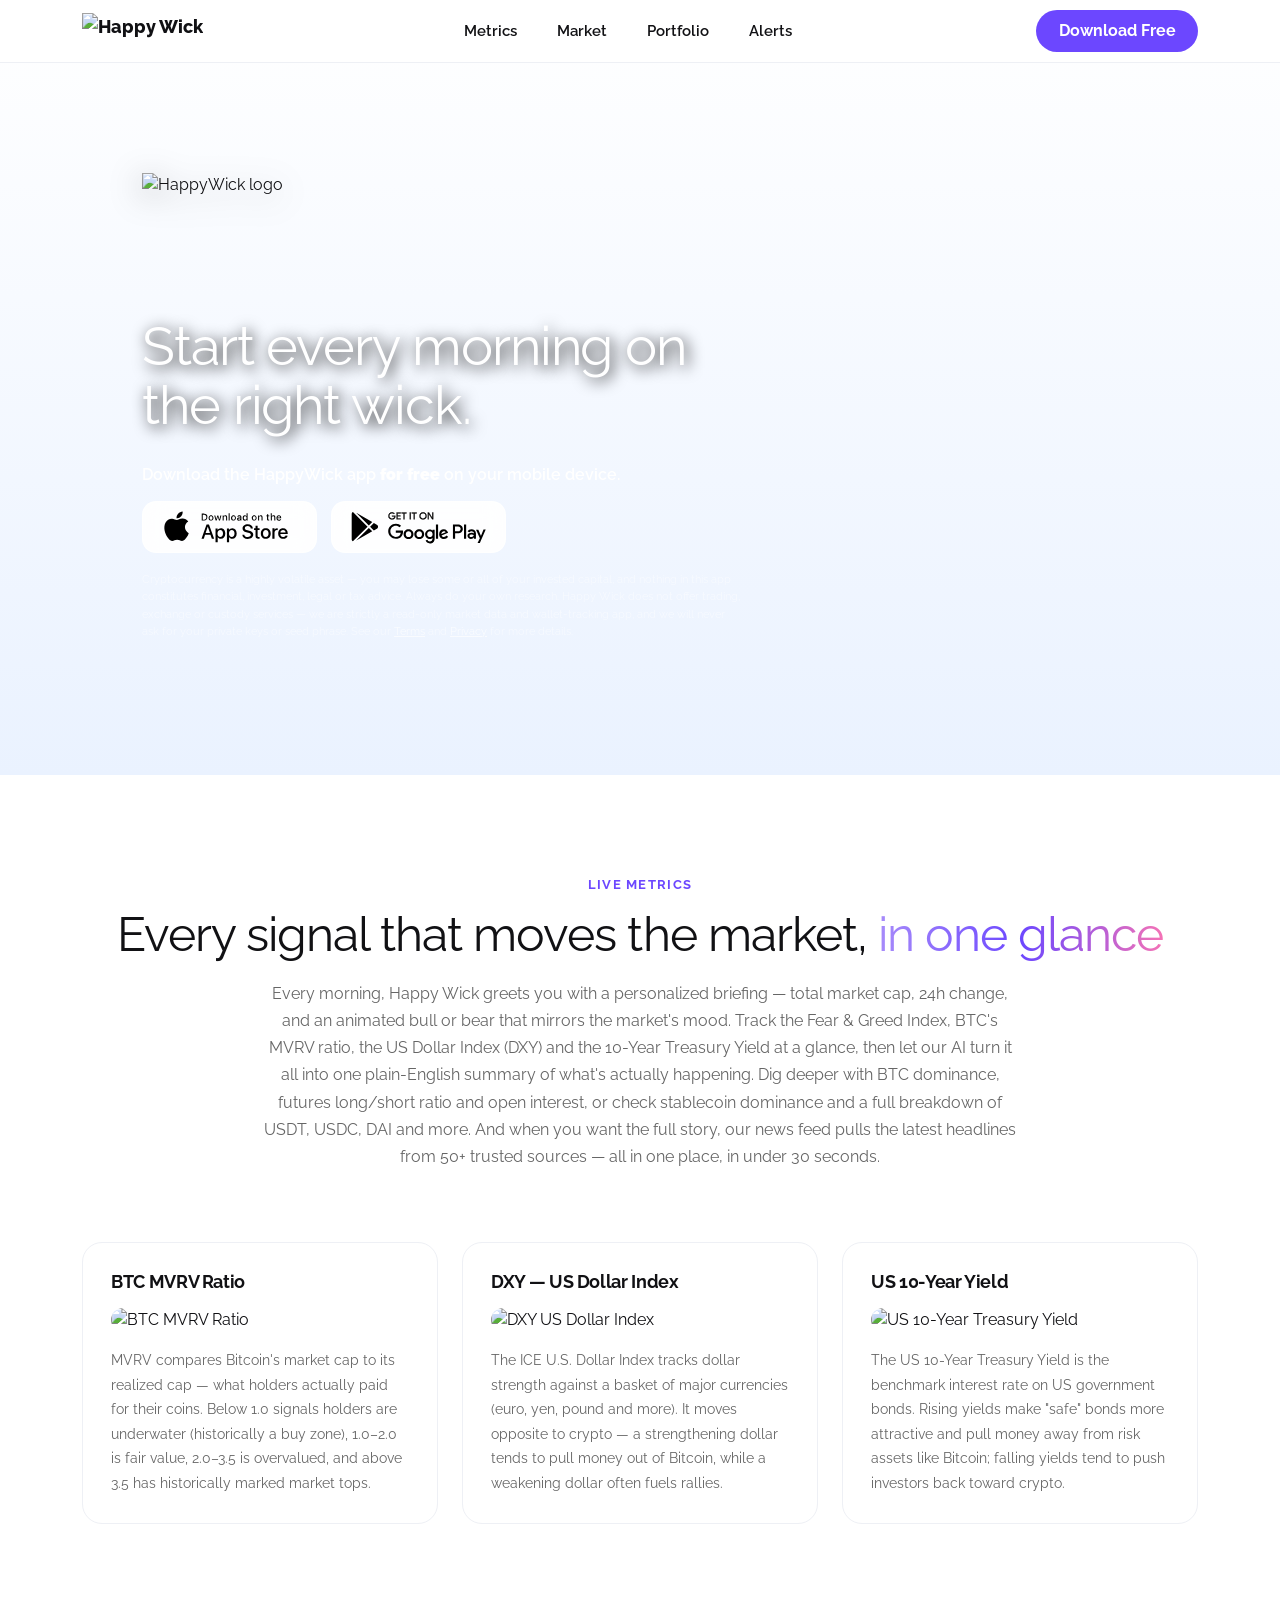
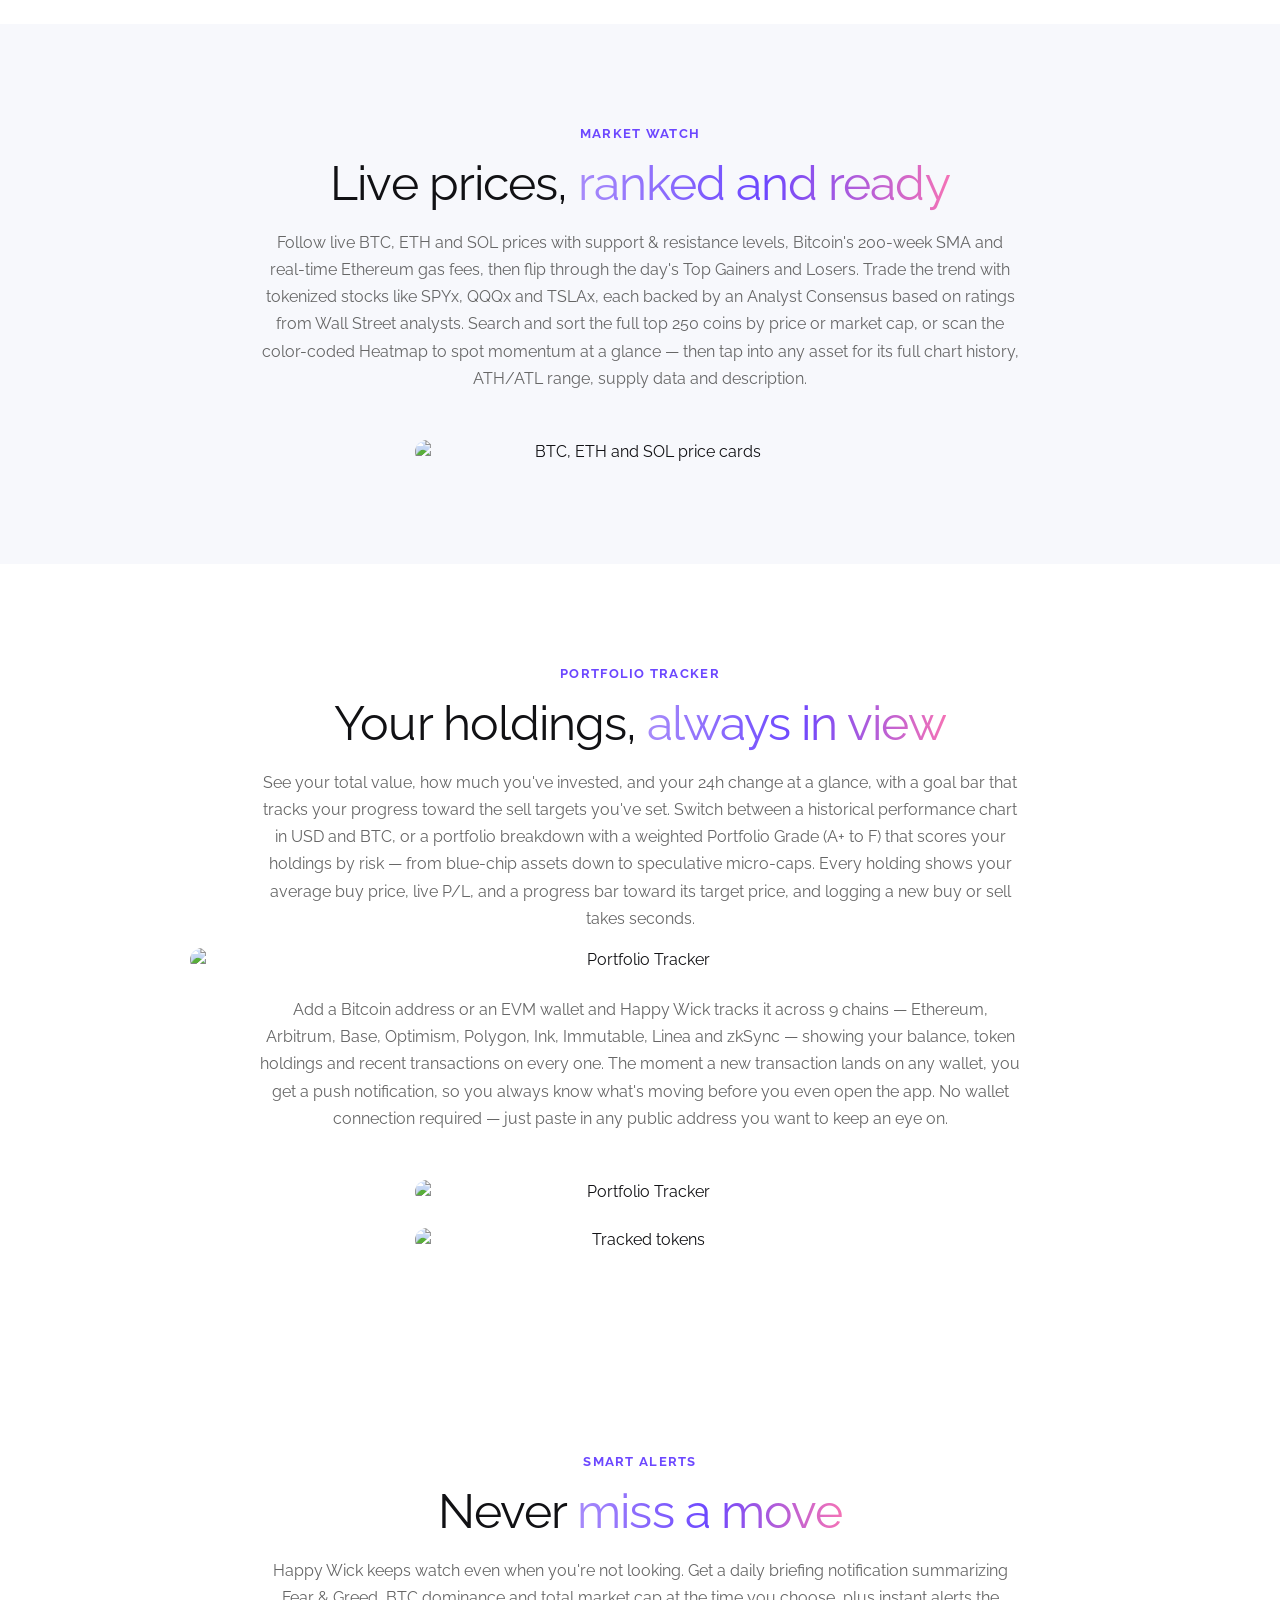
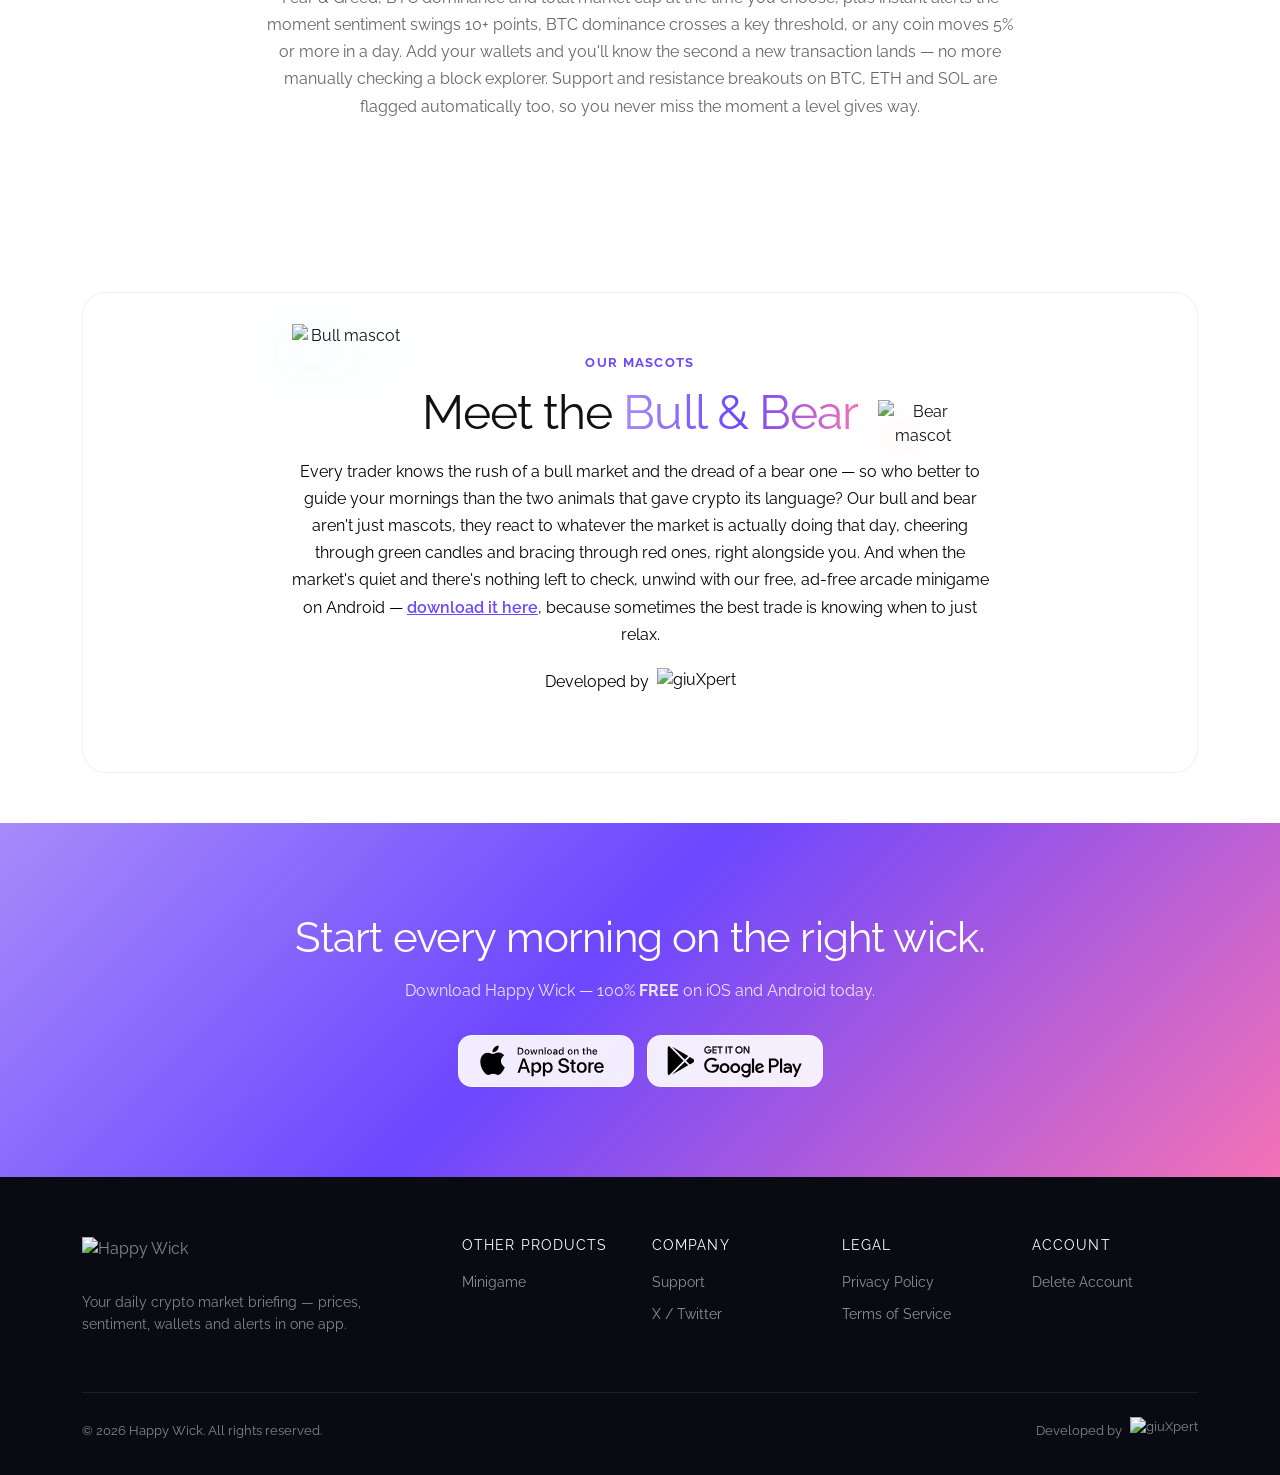
==== index.html @ 0a2a3afe "Add files via upload" ====
<!doctype html>
<html lang="en">
  <head>
    <meta charset="UTF-8" />
    <meta name="viewport" content="width=device-width,initial-scale=1.0" />
    <title>Happy Wick – Daily Crypto Market Briefing App</title>
    <meta
      name="description"
      content="Happy Wick gives you the full crypto market picture in 30 seconds — live prices, Fear & Greed Index, portfolio tracking, and wallet alerts. Free on iOS and Android."
    />
    <link rel="canonical" href="https://happywick.app/" />
    <meta name="theme-color" content="#6c47ff" />

    <!-- Open Graph -->
    <meta property="og:type" content="website" />
    <meta property="og:site_name" content="Happy Wick" />
    <meta property="og:title" content="Happy Wick – Daily Crypto Market Briefing App" />
    <meta
      property="og:description"
      content="Happy Wick gives you the full crypto market picture in 30 seconds — live prices, Fear & Greed Index, portfolio tracking, and wallet alerts. Free on iOS and Android."
    />
    <meta property="og:url" content="https://happywick.app/" />
    <meta property="og:image" content="https://happywick.app/images/main-banner.png" />
    <meta property="og:locale" content="en_US" />

    <!-- Twitter Card -->
    <meta name="twitter:card" content="summary_large_image" />
    <meta name="twitter:title" content="Happy Wick – Daily Crypto Market Briefing App" />
    <meta
      name="twitter:description"
      content="Happy Wick gives you the full crypto market picture in 30 seconds — live prices, Fear & Greed Index, portfolio tracking, and wallet alerts. Free on iOS and Android."
    />
    <meta name="twitter:image" content="https://happywick.app/images/main-banner.png" />
    <meta name="twitter:site" content="@HappyWickApp" />

    <link rel="icon" type="image/png" href="favicon-96x96.png" sizes="96x96" />
    <link rel="icon" type="image/svg+xml" href="favicon.svg" />
    <link rel="shortcut icon" href="favicon.ico" />
    <link rel="apple-touch-icon" sizes="180x180" href="apple-touch-icon.png" />
    <link rel="manifest" href="site.webmanifest" />

    <!-- Bootstrap 5 -->
    <link
      href="https://cdn.jsdelivr.net/npm/bootstrap@5.3.3/dist/css/bootstrap.min.css"
      rel="stylesheet"
    />
    <link
      href="https://cdn.jsdelivr.net/npm/bootstrap-icons@1.11.3/font/bootstrap-icons.min.css"
      rel="stylesheet"
    />

    <!-- Raleway -->
    <link
      href="https://fonts.googleapis.com/css2?family=Raleway:wght@400;500;600;700;800;900&display=swap"
      rel="stylesheet"
    />

    <link rel="stylesheet" href="master-style.css" />

    <script type="application/ld+json">
      {
        "@context": "https://schema.org",
        "@type": "MobileApplication",
        "name": "Happy Wick",
        "applicationCategory": "FinanceApplication",
        "operatingSystem": "iOS, Android",
        "description": "Happy Wick gives you the full crypto market picture in 30 seconds — live prices, Fear & Greed Index, portfolio tracking, and wallet alerts.",
        "url": "https://happywick.app/",
        "image": "https://happywick.app/images/main-banner.png",
        "offers": {
          "@type": "Offer",
          "price": "0",
          "priceCurrency": "USD"
        },
        "author": {
          "@type": "Organization",
          "name": "Happy Wick",
          "url": "https://happywick.app/"
        }
      }
    </script>
  </head>
  <body>
    <!-- ══ NAVBAR ══ -->
    <nav class="navbar navbar-expand-lg fixed-top" id="mainNav">
      <div class="container">
        <a class="navbar-brand navbar-brand-custom" href="#hero">
          <img src="images/happy-wick-header.png" alt="Happy Wick" class="navbar-logo" />
        </a>
        <button
          class="navbar-toggler"
          type="button"
          data-bs-toggle="collapse"
          data-bs-target="#navContent"
        >
          <span class="navbar-toggler-icon"></span>
        </button>
        <div class="collapse navbar-collapse" id="navContent">
          <ul class="navbar-nav mx-auto gap-lg-4 py-3 py-lg-0">
            <li class="nav-item">
              <a class="nav-link nav-link-custom" href="#metrics">Metrics</a>
            </li>
            <li class="nav-item">
              <a class="nav-link nav-link-custom" href="#market">Market</a>
            </li>
            <li class="nav-item">
              <a class="nav-link nav-link-custom" href="#portfolio">Portfolio</a>
            </li>
            <li class="nav-item">
              <a class="nav-link nav-link-custom" href="#alerts">Alerts</a>
            </li>
          </ul>
          <a href="#cta" class="btn btn-brand">Download Free</a>
        </div>
      </div>
    </nav>

    <!-- ══ HERO ══ -->
    <section id="hero">
      <div class="container">
        <div class="hero-banner d-flex align-items-center">
          <div class="hero-left-content">
            <img src="images/happy-wick-logo.png" alt="HappyWick logo" class="hero-logo" />
            <h1 class="hero-heading">Start every morning on the right wick.</h1>

            <p class="store-text">
              Download the HappyWick app <strong>for free</strong> on your mobile device.
            </p>
            <div class="store-badges">
              <a
                href="https://apps.apple.com/us/app/happy-wick-daily-crypto-brief/id6763779729"
                target="_blank"
                rel="noopener noreferrer"
                class="store-badge"
              >
                <svg
                  width="219"
                  height="64"
                  viewBox="0 0 219 64"
                  fill="none"
                  xmlns="http://www.w3.org/2000/svg"
                >
                  <path
                    fill-rule="evenodd"
                    clip-rule="evenodd"
                    d="M210.53 0H9.01777C4.51469 0 0.976562 3.5466 0.976562 8.06045V55.9395C0.976562 60.2922 4.67552 64 9.01777 64H210.53C215.033 64 218.572 60.4534 218.572 55.9395V8.06045C218.732 3.5466 215.033 0 210.53 0Z"
                    fill="none"
                  />
                  <path
                    fill-rule="evenodd"
                    clip-rule="evenodd"
                    d="M47.2202 32.1682C47.2202 28.9682 48.9802 26.0882 51.8602 24.3282C49.9402 21.9282 47.0602 20.4882 44.0202 20.3282C40.8202 20.0082 37.6202 22.2482 36.0202 22.2482C34.2602 22.2482 31.7002 20.3282 28.9802 20.4882C25.3002 20.6482 22.1002 22.5682 20.3402 25.6082C16.6602 31.8482 19.3802 41.1282 22.9002 46.2482C24.6602 48.8082 26.7402 51.5282 29.4602 51.3682C32.1802 51.2082 33.1402 49.7682 36.3402 49.7682C39.5402 49.7682 40.5002 51.3682 43.2202 51.3682C46.1002 51.3682 47.8602 48.8082 49.6202 46.4082C50.9002 44.6482 51.8602 42.7282 52.5002 40.6482C49.4602 39.0482 47.2202 35.8482 47.2202 32.1682Z"
                    fill="currentColor"
                  />
                  <path
                    fill-rule="evenodd"
                    clip-rule="evenodd"
                    d="M41.9357 16.9663C43.5357 15.2063 44.3357 12.8063 44.0157 10.4062C41.6157 10.7263 39.3757 11.6863 37.7757 13.4463C36.1757 15.2063 35.3757 17.4463 35.5357 19.6863C38.0957 20.0063 40.3357 18.8863 41.9357 16.9663Z"
                    fill="currentColor"
                  />
                  <path
                    d="M73.9381 13.4569C75.2181 13.4569 76.4981 13.9369 77.2981 14.7369C78.0981 15.5369 78.5781 16.9769 78.4181 18.0969C78.4181 21.1369 76.8181 22.8969 73.9381 22.8969H70.5781V13.2969H73.9381V13.4569ZM72.0181 21.7769H73.7781C74.7381 21.7769 75.5381 21.4569 76.1781 20.8169C76.8181 20.1769 77.1381 19.2169 76.9781 18.4169C77.1381 17.4569 76.8181 16.6569 76.1781 16.0169C75.5381 15.3769 74.7381 14.7369 73.7781 14.8969H72.0181V21.7769Z"
                    fill="currentColor"
                  />
                  <path
                    d="M80.1808 19.3753C80.0208 18.0953 80.6608 16.8153 81.7808 16.1753C82.9008 15.5353 84.3408 15.5353 85.3008 16.1753C86.2608 16.8153 87.0608 18.0953 86.9008 19.3753C87.0608 20.6553 86.4208 21.9353 85.3008 22.5753C84.1808 23.2153 82.7408 23.2153 81.6208 22.5753C80.6608 21.9353 80.0208 20.8153 80.1808 19.3753ZM85.4608 19.3753C85.4608 17.7753 84.8208 16.9753 83.5408 16.9753C82.2608 16.9753 81.6208 17.9353 81.6208 19.3753C81.6208 20.9753 82.2608 21.9353 83.5408 21.9353C84.8208 21.9353 85.4608 20.9753 85.4608 19.3753Z"
                    fill="currentColor"
                  />
                  <path
                    fill-rule="evenodd"
                    clip-rule="evenodd"
                    d="M96.0156 23.0438H94.5756L92.9756 17.7638L91.3756 23.0438H89.9356L88.0156 15.8438H89.4556L90.7356 21.2838L92.3356 15.8438H93.6156L95.0556 21.2838H95.2156L96.4956 15.8438H97.9356L96.0156 23.0438Z"
                    fill="currentColor"
                  />
                  <path
                    fill-rule="evenodd"
                    clip-rule="evenodd"
                    d="M99.6953 15.8553H101.135V16.9753H101.295C101.615 16.1753 102.575 15.6953 103.375 15.6953C104.015 15.6953 104.815 15.8553 105.295 16.4953C105.775 16.9753 105.935 17.7753 105.935 18.4153V23.0553H104.495V18.7353C104.495 17.6153 104.015 16.9753 102.895 16.9753C102.415 16.9753 101.935 17.1353 101.615 17.4553C101.295 17.7753 101.135 18.2553 101.135 18.7353V22.8953H99.6953V15.8553Z"
                    fill="currentColor"
                  />
                  <path
                    fill-rule="evenodd"
                    clip-rule="evenodd"
                    d="M108.016 12.9688H109.456V23.0487H108.016V12.9688Z"
                    fill="currentColor"
                  />
                  <path
                    d="M111.376 19.3753C111.216 18.0953 111.856 16.8153 112.976 16.1753C114.096 15.5353 115.536 15.5353 116.496 16.1753C117.616 16.8153 118.256 18.0953 118.096 19.3753C118.256 20.6553 117.616 21.9353 116.496 22.5753C115.376 23.2153 113.936 23.2153 112.816 22.5753C111.856 21.9353 111.216 20.8153 111.376 19.3753ZM116.816 19.3753C116.816 17.7753 116.176 16.9753 114.896 16.9753C113.616 16.9753 112.976 17.9353 112.976 19.3753C112.976 20.9753 113.616 21.9353 114.896 21.9353C116.016 21.9353 116.816 20.9753 116.816 19.3753Z"
                    fill="currentColor"
                  />
                  <path
                    d="M119.695 20.9753C119.695 19.6953 120.655 18.8953 122.415 18.8953L124.335 18.7353V18.0953C124.335 17.2953 123.855 16.9753 122.895 16.9753C122.095 16.9753 121.615 17.2953 121.455 17.7753H120.015C120.175 16.4953 121.295 15.6953 122.895 15.6953C124.655 15.6953 125.775 16.6553 125.775 18.0953V23.0553H124.335V22.0953H124.175C123.695 22.8953 122.895 23.2153 121.935 23.2153C121.295 23.2153 120.655 23.0553 120.335 22.7353C120.015 22.2553 119.695 21.6153 119.695 20.9753ZM124.335 20.3353V19.8553L122.575 20.0153C121.615 20.0153 121.135 20.4953 121.135 20.9753C121.135 21.6153 121.775 21.9353 122.415 21.9353C122.895 21.9353 123.375 21.7753 123.695 21.6153C124.015 21.2953 124.335 20.8153 124.335 20.3353Z"
                    fill="currentColor"
                  />
                  <path
                    d="M127.531 19.3687C127.531 17.1287 128.651 15.6887 130.571 15.6887C131.531 15.6887 132.331 16.1687 132.811 16.9687H132.971V12.9688H134.411V23.0487H132.971V21.9287H132.811C132.331 22.7287 131.531 23.2087 130.571 23.2087C128.811 23.2087 127.531 21.7687 127.531 19.3687ZM129.131 19.3687C129.131 20.9687 129.931 21.7687 131.051 21.7687C132.171 21.7687 132.971 20.8087 132.971 19.3687C132.971 17.9287 132.171 16.9687 131.051 16.9687C129.771 16.9687 129.131 17.9287 129.131 19.3687Z"
                    fill="currentColor"
                  />
                  <path
                    d="M140.181 19.3753C140.021 18.0953 140.661 16.8153 141.781 16.1753C142.901 15.5353 144.341 15.5353 145.301 16.1753C146.421 16.8153 147.061 18.0953 146.901 19.3753C147.061 20.6553 146.421 21.9353 145.301 22.5753C144.181 23.2153 142.741 23.2153 141.621 22.5753C140.661 21.9353 140.181 20.8153 140.181 19.3753ZM145.621 19.3753C145.621 17.7753 144.981 16.9753 143.701 16.9753C142.421 16.9753 141.781 17.9353 141.781 19.3753C141.781 20.9753 142.421 21.9353 143.701 21.9353C144.821 21.9353 145.621 20.9753 145.621 19.3753Z"
                    fill="currentColor"
                  />
                  <path
                    fill-rule="evenodd"
                    clip-rule="evenodd"
                    d="M148.977 15.8553H150.417V16.9753H150.577C150.897 16.1753 151.857 15.6953 152.657 15.6953C153.297 15.6953 154.097 15.8553 154.577 16.4953C155.057 16.9753 155.217 17.7753 155.217 18.4153V23.0553H153.777V18.7353C153.777 17.6153 153.297 16.9753 152.177 16.9753C151.697 16.9753 151.217 17.1353 150.897 17.4553C150.577 17.7753 150.417 18.2553 150.417 18.7353V22.8953H148.977V15.8553Z"
                    fill="currentColor"
                  />
                  <path
                    fill-rule="evenodd"
                    clip-rule="evenodd"
                    d="M163.056 14.0938V15.8537H164.656V17.1337H163.056V20.8138C163.056 21.6137 163.376 21.9337 164.016 21.9337C164.176 21.9337 164.336 21.9337 164.496 21.9337V23.0537C164.176 23.0537 164.016 23.0537 163.696 23.0537C162.096 23.0537 161.456 22.5737 161.456 21.1337V17.1337H160.336V15.8537H161.456V14.0938H163.056Z"
                    fill="currentColor"
                  />
                  <path
                    fill-rule="evenodd"
                    clip-rule="evenodd"
                    d="M166.578 12.9688H168.018V16.9687H168.178C168.498 16.1687 169.458 15.5287 170.418 15.6887C171.058 15.6887 171.858 15.8487 172.338 16.4887C172.818 16.9687 172.978 17.7687 172.978 18.4087V23.0487H171.538V18.7287C171.538 17.6087 171.058 16.9687 169.938 16.9687C169.458 16.9687 168.978 17.1287 168.658 17.4487C168.338 17.7687 168.178 18.2487 168.178 18.7287V22.8887H166.738L166.578 12.9688Z"
                    fill="currentColor"
                  />
                  <path
                    d="M181.132 21.1353C180.812 22.4153 179.372 23.3753 177.932 23.2153C176.972 23.2153 176.012 22.8953 175.372 22.0953C174.732 21.4553 174.412 20.4953 174.572 19.5353C174.412 18.5753 174.732 17.6153 175.372 16.8153C176.012 16.0153 176.972 15.6953 177.932 15.6953C180.012 15.6953 181.132 17.1353 181.132 19.3753V19.8553H176.012C176.012 20.3353 176.172 20.9753 176.492 21.2953C176.812 21.6153 177.452 21.9353 177.932 21.9353C178.572 22.0953 179.372 21.6153 179.692 21.1353H181.132ZM176.012 18.7353H179.692C179.692 18.2553 179.532 17.7753 179.212 17.4553C178.892 17.1353 178.412 16.9753 177.932 16.9753C177.452 16.9753 176.972 17.1353 176.652 17.4553C176.332 17.7753 176.012 18.2553 176.012 18.7353Z"
                    fill="currentColor"
                  />
                  <path
                    d="M82.7378 42.8922H75.2178L73.4578 48.3322H70.2578L77.2978 28.4922H80.6578L87.8578 48.3322H84.6578L82.7378 42.8922ZM76.0178 40.4922H82.0978L79.0578 31.6922H78.8978L76.0178 40.4922Z"
                    fill="currentColor"
                  />
                  <path
                    d="M103.373 41.1317C103.373 45.6117 100.973 48.4917 97.2934 48.4917C95.3734 48.6517 93.6134 47.5317 92.8134 45.9317V53.1317H89.7734V33.9317H92.6534V36.3317C93.6134 34.7317 95.3734 33.7717 97.2934 33.7717C100.813 33.6117 103.373 36.6517 103.373 41.1317ZM100.173 41.1317C100.173 38.2517 98.7334 36.3317 96.3334 36.3317C94.0934 36.3317 92.4934 38.2517 92.4934 41.1317C92.4934 44.0117 94.0934 45.9317 96.3334 45.9317C98.7334 45.9317 100.173 44.0117 100.173 41.1317Z"
                    fill="currentColor"
                  />
                  <path
                    d="M119.217 41.1317C119.217 45.6117 116.817 48.4917 113.137 48.4917C111.217 48.6517 109.457 47.5317 108.657 45.9317V53.1317H105.617V33.9317H108.497V36.3317C109.457 34.7317 111.217 33.7717 113.137 33.7717C116.817 33.6117 119.217 36.6517 119.217 41.1317ZM116.177 41.1317C116.177 38.2517 114.737 36.3317 112.337 36.3317C110.097 36.3317 108.497 38.2517 108.497 41.1317C108.497 44.0117 110.097 45.9317 112.337 45.9317C114.737 45.9317 116.177 44.0117 116.177 41.1317Z"
                    fill="currentColor"
                  />
                  <path
                    fill-rule="evenodd"
                    clip-rule="evenodd"
                    d="M129.775 42.7241C129.935 44.6441 131.855 45.9241 134.575 45.9241C137.135 45.9241 138.895 44.6441 138.895 42.8841C138.895 41.2841 137.775 40.4841 135.215 39.8441L132.655 39.2041C128.975 38.2441 127.375 36.6441 127.375 33.9241C127.375 30.5641 130.415 28.1641 134.575 28.1641C138.735 28.1641 141.615 30.5641 141.775 33.9241H138.735C138.575 32.0041 136.975 30.7241 134.575 30.7241C132.175 30.7241 130.575 32.0041 130.575 33.7641C130.575 35.2041 131.695 36.0041 134.255 36.6441L136.495 37.1241C140.495 38.0841 142.255 39.6841 142.255 42.5641C142.255 46.2441 139.215 48.6441 134.575 48.6441C130.095 48.6441 127.215 46.4041 127.055 42.7241H129.775Z"
                    fill="currentColor"
                  />
                  <path
                    fill-rule="evenodd"
                    clip-rule="evenodd"
                    d="M148.335 30.3984V33.7584H151.055V36.1584H148.335V44.1584C148.335 45.4384 148.815 45.9184 150.095 45.9184C150.415 45.9184 150.735 45.9184 151.055 45.9184V48.3184C150.575 48.4784 149.935 48.4784 149.455 48.4784C146.575 48.4784 145.455 47.3584 145.455 44.6384V36.1584H143.375V33.7584H145.455V30.3984H148.335Z"
                    fill="currentColor"
                  />
                  <path
                    d="M152.82 41.1256C152.82 36.6456 155.54 33.7656 159.7 33.7656C163.86 33.7656 166.58 36.6456 166.58 41.1256C166.58 45.7656 163.86 48.4856 159.7 48.4856C155.38 48.4856 152.82 45.6056 152.82 41.1256ZM163.54 41.1256C163.54 37.9256 162.1 36.1656 159.7 36.1656C157.3 36.1656 155.86 37.9256 155.86 41.1256C155.86 44.3256 157.3 46.0856 159.7 46.0856C162.1 46.0856 163.54 44.1656 163.54 41.1256Z"
                    fill="currentColor"
                  />
                  <path
                    fill-rule="evenodd"
                    clip-rule="evenodd"
                    d="M168.98 33.7652H171.86V36.3252C172.18 34.7252 173.78 33.6052 175.38 33.7652C175.7 33.7652 176.02 33.7652 176.34 33.9252V36.6452C175.86 36.4852 175.54 36.3252 175.06 36.3252C174.26 36.3252 173.3 36.6452 172.82 37.2852C172.34 37.9252 171.86 38.8852 171.86 39.6852V48.3252H168.82L168.98 33.7652Z"
                    fill="currentColor"
                  />
                  <path
                    d="M190.097 44.0016C189.777 46.5616 187.057 48.4816 183.857 48.4816C179.697 48.4816 176.977 45.6016 176.977 41.1216C176.977 36.6416 179.537 33.6016 183.697 33.6016C187.697 33.6016 190.257 36.3216 190.257 40.8016V41.7616H180.017V41.9216C179.857 43.0416 180.337 44.0016 180.977 44.8016C181.777 45.6016 182.737 46.0816 183.857 45.9216C185.297 46.0816 186.737 45.2816 187.217 43.8416L190.097 44.0016ZM180.017 39.6816H187.217C187.217 38.7216 186.897 37.7616 186.257 37.1216C185.617 36.4816 184.657 36.0016 183.697 36.0016C182.737 36.0016 181.777 36.3216 181.137 37.1216C180.337 37.7616 180.017 38.7216 180.017 39.6816Z"
                    fill="currentColor"
                  />
                </svg>
              </a>

              <a
                href="https://play.google.com/store/apps/details?id=com.darko.medenica.happywick"
                target="_blank"
                rel="noopener noreferrer"
                class="store-badge"
              >
                <svg
                  width="219"
                  height="64"
                  viewBox="0 0 219 64"
                  fill="none"
                  xmlns="http://www.w3.org/2000/svg"
                >
                  <g clip-path="url(#clip0_17580_62811)">
                    <rect x="0.976562" width="217.6" height="64" rx="8" fill="none" />
                    <path
                      fill-rule="evenodd"
                      clip-rule="evenodd"
                      d="M209.457 63.36H8.97656C4.49656 63.36 0.976562 59.84 0.976562 55.36V8C0.976562 3.68 4.65656 0 8.97656 0H209.457C213.937 0 217.457 3.52 217.457 8V55.52C217.457 59.84 213.937 63.36 209.457 63.36Z"
                      fill="none"
                    />
                    <path
                      fill-rule="evenodd"
                      clip-rule="evenodd"
                      d="M77.0959 17.0416C77.0959 18.3216 76.6159 19.4416 75.9759 20.2416C75.0159 21.0416 73.7359 21.5216 72.2959 21.5216C71.0159 21.5216 69.7359 21.0416 68.7759 20.0816C67.8159 19.1216 67.3359 18.0016 67.3359 16.5616C67.3359 15.1216 67.8159 14.0016 68.7759 13.0416C69.7359 12.0816 70.8559 11.6016 72.2959 11.6016C72.9359 11.6016 73.5759 11.7616 74.2159 12.0816C75.0159 12.2416 75.4959 12.5616 75.8159 13.0416L75.0159 13.8416C74.3759 13.2016 73.4159 12.7216 72.2959 12.7216C71.3359 12.7216 70.3759 13.2016 69.7359 13.8416C68.9359 14.4816 68.6159 15.4416 68.6159 16.5616C68.6159 17.6816 68.9359 18.6416 69.7359 19.2816C70.5359 19.9216 71.3359 20.4016 72.2959 20.4016C73.4159 20.4016 74.2159 20.0816 75.0159 19.2816C75.4959 18.8016 75.8159 18.1616 75.8159 17.3616H72.2959V16.2416H76.9359C77.0959 16.5616 77.0959 16.7216 77.0959 17.0416Z"
                      fill="currentColor"
                    />
                    <path
                      fill-rule="evenodd"
                      clip-rule="evenodd"
                      d="M72.2928 11.7984C70.9057 11.7984 69.8367 12.2574 68.9142 13.1799C67.9918 14.1023 67.5328 15.1714 67.5328 16.5584C67.5328 17.9455 67.9918 19.0146 68.9142 19.937C69.8343 20.8571 71.0623 21.3184 72.2928 21.3184C73.68 21.3184 74.9082 20.8589 75.8292 20.0977C76.4377 19.3303 76.8928 18.2598 76.8928 17.0384C76.8928 16.8745 76.8923 16.7719 76.8755 16.6713C76.8639 16.6017 76.8437 16.5294 76.8052 16.4384H72.4928V17.1584H76.0128V17.3584C76.0128 18.217 75.6676 18.9065 75.1542 19.4199C74.7396 19.8345 74.318 20.1315 73.8485 20.3235C73.3792 20.5156 72.8723 20.5984 72.2928 20.5984C71.2618 20.5984 70.4162 20.0812 69.6079 19.4346C68.7445 18.7439 68.4128 17.7153 68.4128 16.5584C68.4128 15.4055 68.7422 14.3799 69.5992 13.6892C70.2695 13.0228 71.2743 12.5184 72.2928 12.5184C73.389 12.5184 74.3394 12.9555 75.0091 13.5593L75.5506 13.0178C75.2669 12.6611 74.8523 12.4103 74.1736 12.2746L74.1473 12.2693L74.1234 12.2573C73.5078 11.9496 72.8983 11.7984 72.2928 11.7984ZM68.6314 12.897C69.629 11.8994 70.7999 11.3984 72.2928 11.3984C72.9593 11.3984 73.6217 11.5633 74.2783 11.8877C75.1038 12.0577 75.6276 12.4001 75.9792 12.9275L76.0702 13.0639L75.0128 14.1213L74.8714 13.9799C74.2653 13.3737 73.3548 12.9184 72.2928 12.9184C71.3952 12.9184 70.4839 13.3702 69.8742 13.9799L69.8585 13.9956C69.1219 14.5848 68.8128 15.4753 68.8128 16.5584C68.8128 17.6416 69.1212 18.533 69.8577 19.1223C70.6495 19.7556 71.4038 20.1984 72.2928 20.1984C72.8333 20.1984 73.2864 20.1213 73.6971 19.9533C74.1076 19.7854 74.486 19.5224 74.8714 19.137C75.2771 18.7313 75.5575 18.2069 75.6055 17.5584H72.0928V16.0384H77.0564L77.1117 16.149C77.1982 16.322 77.246 16.4612 77.2701 16.6056C77.2928 16.742 77.2928 16.8765 77.2928 17.0285V17.0384C77.2928 18.3686 76.7942 19.5318 76.129 20.3634L76.1164 20.3791L76.1008 20.3921C75.1035 21.2232 73.7778 21.7184 72.2928 21.7184C70.9633 21.7184 69.6313 21.2198 68.6314 20.2199C67.6338 19.2223 67.1328 18.0514 67.1328 16.5584C67.1328 15.0655 67.6338 13.8946 68.6314 12.897Z"
                      fill="currentColor"
                    />
                    <path
                      fill-rule="evenodd"
                      clip-rule="evenodd"
                      d="M84.3969 13.0456H80.0769V16.0856H84.0769V17.2056H80.0769V20.2456H84.3969V21.3656H78.7969V11.7656H84.3969V13.0456Z"
                      fill="currentColor"
                    />
                    <path
                      fill-rule="evenodd"
                      clip-rule="evenodd"
                      d="M78.5938 11.5625H84.5938V13.2425H80.2738V15.8825H84.2738V17.4025H80.2738V20.0425H84.5938V21.5625H78.5938V11.5625ZM78.9938 11.9625V21.1625H84.1938V20.4425H79.8738V17.0025H83.8738V16.2825H79.8738V12.8425H84.1938V11.9625H78.9938Z"
                      fill="currentColor"
                    />
                    <path
                      fill-rule="evenodd"
                      clip-rule="evenodd"
                      d="M89.6953 21.3656H88.4153V13.0456H85.6953V11.7656H92.4153V13.0456H89.6953V21.3656Z"
                      fill="currentColor"
                    />
                    <path
                      fill-rule="evenodd"
                      clip-rule="evenodd"
                      d="M85.4922 11.5625H92.6122V13.2425H89.8922V21.5625H88.2122V13.2425H85.4922V11.5625ZM85.8922 11.9625V12.8425H88.6122V21.1625H89.4922V12.8425H92.2122V11.9625H85.8922Z"
                      fill="currentColor"
                    />
                    <path
                      fill-rule="evenodd"
                      clip-rule="evenodd"
                      d="M97.1641 21.3656V11.7656H98.444V21.3656H97.1641Z"
                      fill="currentColor"
                    />
                    <path
                      fill-rule="evenodd"
                      clip-rule="evenodd"
                      d="M96.9609 11.5625H98.6409V21.5625H96.9609V11.5625ZM97.3609 11.9625V21.1625H98.2409V11.9625H97.3609Z"
                      fill="currentColor"
                    />
                    <path
                      fill-rule="evenodd"
                      clip-rule="evenodd"
                      d="M103.891 21.3656H102.611V13.0456H99.8906V11.7656H106.611V13.0456H103.891V21.3656Z"
                      fill="currentColor"
                    />
                    <path
                      fill-rule="evenodd"
                      clip-rule="evenodd"
                      d="M99.6875 11.5625H106.808V13.2425H104.088V21.5625H102.408V13.2425H99.6875V11.5625ZM100.088 11.9625V12.8425H102.808V21.1625H103.688V12.8425H106.408V11.9625H100.088Z"
                      fill="currentColor"
                    />
                    <path
                      d="M119.035 20.0816C118.075 21.0416 116.955 21.5216 115.515 21.5216C114.075 21.5216 112.955 21.0416 111.995 20.0816C111.035 19.1216 110.555 18.0016 110.555 16.5616C110.555 15.1216 111.035 14.0016 111.995 13.0416C112.955 12.0816 114.075 11.6016 115.515 11.6016C116.955 11.6016 118.075 12.0816 119.035 13.0416C119.995 14.0016 120.475 15.1216 120.475 16.5616C120.475 18.0016 119.995 19.1216 119.035 20.0816ZM112.955 19.2816C113.595 19.9216 114.555 20.4016 115.515 20.4016C116.475 20.4016 117.435 20.0816 118.075 19.2816C118.875 18.6416 119.195 17.6816 119.195 16.5616C119.195 15.4416 118.875 14.6416 118.235 13.8416C117.595 13.2016 116.635 12.7216 115.675 12.7216C114.555 12.7216 113.595 13.2016 112.955 13.8416C112.155 14.6416 111.835 15.4416 111.835 16.5616C111.835 17.6816 112.155 18.6416 112.955 19.2816Z"
                      fill="currentColor"
                    />
                    <path
                      fill-rule="evenodd"
                      clip-rule="evenodd"
                      d="M115.512 11.7984C114.125 11.7984 113.055 12.2574 112.133 13.1799C111.211 14.1023 110.752 15.1714 110.752 16.5584C110.752 17.9455 111.211 19.0146 112.133 19.937C113.055 20.8594 114.125 21.3184 115.512 21.3184C116.899 21.3184 117.968 20.8594 118.89 19.937C119.813 19.0146 120.272 17.9455 120.272 16.5584C120.272 15.1714 119.813 14.1023 118.89 13.1799C117.968 12.2574 116.899 11.7984 115.512 11.7984ZM111.85 12.897C112.848 11.8994 114.019 11.3984 115.512 11.3984C117.004 11.3984 118.175 11.8994 119.173 12.897C120.171 13.8946 120.672 15.0655 120.672 16.5584C120.672 18.0514 120.171 19.2223 119.173 20.2199C118.175 21.2174 117.004 21.7184 115.512 21.7184C114.019 21.7184 112.848 21.2174 111.85 20.2199C110.853 19.2223 110.352 18.0514 110.352 16.5584C110.352 15.0655 110.853 13.8946 111.85 12.897ZM112.81 13.697C113.484 13.0231 114.494 12.5184 115.672 12.5184C116.694 12.5184 117.703 13.0267 118.373 13.697L118.389 13.7127L118.388 13.7135C119.054 14.5464 119.392 15.3899 119.392 16.5584C119.392 17.7075 119.064 18.7301 118.214 19.4207C117.526 20.2682 116.507 20.5984 115.512 20.5984C114.493 20.5984 113.488 20.0941 112.818 19.4277C111.961 18.737 111.632 17.7114 111.632 16.5584C111.632 15.9789 111.714 15.4721 111.906 15.0027C112.099 14.5332 112.396 14.1116 112.81 13.697ZM115.672 12.9184C114.61 12.9184 113.699 13.3737 113.093 13.9799C112.708 14.3652 112.445 14.7437 112.277 15.1542C112.109 15.5648 112.032 16.018 112.032 16.5584C112.032 17.6416 112.34 18.533 113.077 19.1223L113.094 19.1361L113.093 19.137C113.703 19.7467 114.614 20.1984 115.512 20.1984C116.43 20.1984 117.324 19.8931 117.915 19.1535L117.929 19.1361L117.947 19.1223C118.683 18.533 118.992 17.6416 118.992 16.5584C118.992 15.4911 118.691 14.7362 118.082 13.9721C117.473 13.3663 116.565 12.9184 115.672 12.9184Z"
                      fill="currentColor"
                    />
                    <path
                      fill-rule="evenodd"
                      clip-rule="evenodd"
                      d="M122.266 21.3656V11.7656H123.706L128.346 19.2856H128.506L128.346 17.3656V11.7656L129.626 11.7656V21.3656H128.346L123.386 13.5256V15.4456V21.3656H122.266Z"
                      fill="currentColor"
                    />
                    <path
                      fill-rule="evenodd"
                      clip-rule="evenodd"
                      d="M122.062 11.5625H123.814L128.259 18.7659L128.142 17.3625L128.142 11.5625L129.822 11.5625V21.5625H128.232L123.582 14.2127V21.5625H122.062V11.5625ZM122.463 11.9625V21.1625H123.182V12.8323L128.453 21.1625H129.422V11.9625H128.542V17.3542L128.72 19.4825H128.231L123.591 11.9625H122.463Z"
                      fill="currentColor"
                    />
                    <path
                      d="M110.255 35.195C106.575 35.195 103.375 38.075 103.375 41.915C103.375 45.755 106.415 48.635 110.255 48.635C114.095 48.635 117.135 45.755 117.135 41.915C117.135 38.075 114.095 35.195 110.255 35.195ZM110.255 46.075C108.175 46.075 106.415 44.315 106.415 41.915C106.415 39.515 108.175 37.755 110.255 37.755C112.335 37.755 114.095 39.355 114.095 41.915C114.095 44.315 112.335 46.075 110.255 46.075ZM95.3747 35.195C91.5347 35.195 88.4947 38.075 88.4947 41.915C88.4947 45.755 91.5347 48.635 95.3747 48.635C99.2147 48.635 102.255 45.755 102.255 41.915C102.255 38.075 99.0547 35.195 95.3747 35.195ZM95.3747 46.075C93.2947 46.075 91.5347 44.315 91.5347 41.915C91.5347 39.515 93.2947 37.755 95.3747 37.755C97.4547 37.755 99.2147 39.355 99.2147 41.915C99.2147 44.315 97.4547 46.075 95.3747 46.075ZM77.6147 37.275V40.155H84.4947C84.3347 41.755 83.6947 42.875 82.8947 43.675C81.9347 44.635 80.3347 45.755 77.6147 45.755C73.2947 45.755 70.0947 42.395 70.0947 38.075C70.0947 33.755 73.4547 30.395 77.6147 30.395C79.8547 30.395 81.6147 31.355 82.8947 32.475L84.9747 30.395C83.2147 28.795 80.9747 27.515 77.7747 27.515C71.8547 27.515 67.0547 32.155 67.0547 37.915C67.0547 43.675 72.0147 48.315 77.7747 48.315C80.9747 48.315 83.3747 47.355 85.1347 45.435C87.0547 43.515 87.6947 40.955 87.6947 38.715C87.6947 38.075 87.6947 37.435 87.5347 36.955H77.6147V37.275ZM150.255 39.515C149.615 38.075 148.015 35.195 144.335 35.195C140.815 35.195 137.935 37.915 137.935 41.915C137.935 45.755 140.815 48.635 144.655 48.635C147.855 48.635 149.615 46.715 150.415 45.595L148.015 43.995C147.215 45.115 146.255 45.915 144.655 45.915C143.215 45.915 142.095 45.275 141.295 43.835L150.415 40.155L150.255 39.515ZM140.975 41.755C140.975 39.195 143.055 37.755 144.495 37.755C145.615 37.755 146.735 38.395 147.055 39.195L140.975 41.755ZM133.455 48.315H136.495V28.475H133.455V48.315ZM128.655 36.795C127.855 35.995 126.575 35.355 124.975 35.355C121.615 35.355 118.415 38.395 118.415 42.075C118.415 45.915 121.615 48.795 124.975 48.795C126.575 48.795 127.855 48.155 128.495 47.195H128.655V48.155C128.655 50.715 127.215 52.155 124.975 52.155C123.215 52.155 121.935 50.875 121.615 49.755L119.055 50.875C119.855 52.635 121.775 54.875 125.135 54.875C128.655 54.875 131.695 52.795 131.695 47.835V35.675H128.815V36.795H128.655ZM125.135 46.075C123.055 46.075 121.295 44.315 121.295 42.075C121.295 39.675 123.055 37.915 125.135 37.915C127.215 37.915 128.815 39.675 128.815 42.075C128.815 44.315 127.215 46.075 125.135 46.075ZM164.335 28.475H157.135V48.315H160.175V40.795H164.335C167.695 40.795 170.895 38.395 170.895 34.715C170.895 30.875 167.535 28.475 164.335 28.475ZM164.335 38.075H160.015V31.355H164.335C166.575 31.355 167.855 33.115 167.855 34.715C167.855 36.155 166.575 38.075 164.335 38.075ZM182.895 35.195C180.655 35.195 178.415 36.155 177.615 38.235L180.335 39.355C180.975 38.235 181.935 37.915 183.055 37.915C184.655 37.915 186.255 38.875 186.255 40.475V40.635C185.775 40.315 184.495 39.835 183.055 39.835C180.175 39.835 177.295 41.435 177.295 44.315C177.295 47.035 179.695 48.635 182.255 48.635C184.335 48.635 185.455 47.675 186.095 46.715H186.255V48.315H189.135V40.635C188.975 37.115 186.255 35.195 182.895 35.195ZM182.575 46.075C181.615 46.075 180.175 45.595 180.175 44.475C180.175 42.875 181.935 42.395 183.375 42.395C184.655 42.395 185.295 42.715 186.095 43.035C185.775 44.795 184.175 46.075 182.575 46.075ZM199.535 35.675L196.175 44.315H196.015L192.495 35.675H189.295L194.575 47.675L191.375 54.235H194.575L202.735 35.515H199.535V35.675ZM172.495 48.315H175.535V28.475H172.495V48.315Z"
                      fill="currentColor"
                    />
                    <path
                      d="M40.1078 29.8778L44.8778 25.1078L22.5383 12.2288L40.1078 29.8778ZM18.0068 11.1953C16.9733 11.7518 16.2578 12.7853 16.2578 14.0573V49.1168C16.2578 50.3888 16.9733 51.4223 18.0068 51.8993L38.3588 31.5473L18.0068 11.1953ZM51.7943 29.1623L47.1038 26.4593L41.8568 31.5473L47.1038 36.7148L51.8738 34.0118C53.3048 32.8988 53.3048 30.2753 51.7943 29.1623ZM22.5383 50.8658L44.8778 38.0663L40.1078 33.2963L22.5383 50.8658Z"
                      fill="currentColor"
                    />
                  </g>
                  <defs>
                    <clipPath id="clip0_17580_62811">
                      <rect x="0.976562" width="217.6" height="64" rx="8" fill="currentColor" />
                    </clipPath>
                  </defs>
                </svg>
              </a>
            </div>

            <p class="hero-disclaimer">
              Cryptocurrency is a highly volatile asset — you may lose some or all of your invested
              capital, and nothing in this app constitutes financial, investment, legal or tax
              advice. Always do your own research. Happy Wick does not offer trading, exchange or
              custody services — we are strictly a read-only market data and wallet-tracking app,
              and we will never ask for your private keys or seed phrase. See our
              <a href="terms.html">Terms</a> and <a href="privacy.html">Privacy</a> for more
              details.
            </p>
          </div>
        </div>
      </div>
    </section>

    <!-- ══ METRICS ══ -->
    <section id="metrics" class="empty-section">
      <div class="container text-center">
        <div class="section-eyebrow">Live Metrics</div>
        <h2 class="section-title">
          Every signal that moves the market, <span class="text-grad">in one glance</span>
        </h2>
        <p class="section-sub mb-5" style="max-width: 760px">
          Every morning, Happy Wick greets you with a personalized briefing — total market cap, 24h
          change, and an animated bull or bear that mirrors the market's mood. Track the Fear &amp;
          Greed Index, BTC's MVRV ratio, the US Dollar Index (DXY) and the 10-Year Treasury Yield at
          a glance, then let our AI turn it all into one plain-English summary of what's actually
          happening. Dig deeper with BTC dominance, futures long/short ratio and open interest, or
          check stablecoin dominance and a full breakdown of USDT, USDC, DAI and more. And when you
          want the full story, our news feed pulls the latest headlines from 50+ trusted sources —
          all in one place, in under 30 seconds.
        </p>

        <div class="row row-cols-1 row-cols-md-3 g-4 mt-4 text-start">
          <div class="col">
            <div class="metric-card">
              <h3>BTC MVRV Ratio</h3>
              <img src="images/mvrv.png" alt="BTC MVRV Ratio" class="metric-card-img" />
              <p>
                MVRV compares Bitcoin's market cap to its realized cap — what holders actually paid
                for their coins. Below 1.0 signals holders are underwater (historically a buy zone),
                1.0–2.0 is fair value, 2.0–3.5 is overvalued, and above 3.5 has historically marked
                market tops.
              </p>
            </div>
          </div>
          <div class="col">
            <div class="metric-card">
              <h3>DXY — US Dollar Index</h3>
              <img src="images/dxy.png" alt="DXY US Dollar Index" class="metric-card-img" />
              <p>
                The ICE U.S. Dollar Index tracks dollar strength against a basket of major
                currencies (euro, yen, pound and more). It moves opposite to crypto — a
                strengthening dollar tends to pull money out of Bitcoin, while a weakening dollar
                often fuels rallies.
              </p>
            </div>
          </div>
          <div class="col">
            <div class="metric-card">
              <h3>US 10-Year Yield</h3>
              <img src="images/us10y.png" alt="US 10-Year Treasury Yield" class="metric-card-img" />
              <p>
                The US 10-Year Treasury Yield is the benchmark interest rate on US government bonds.
                Rising yields make "safe" bonds more attractive and pull money away from risk assets
                like Bitcoin; falling yields tend to push investors back toward crypto.
              </p>
            </div>
          </div>
        </div>
      </div>
    </section>

    <!-- ══ MARKET ══ -->
    <section id="market" class="empty-section">
      <div class="container text-center">
        <div class="section-eyebrow">Market Watch</div>
        <h2 class="section-title">Live prices, <span class="text-grad">ranked and ready</span></h2>
        <p class="section-sub mb-5" style="max-width: 760px">
          Follow live BTC, ETH and SOL prices with support &amp; resistance levels, Bitcoin's
          200-week SMA and real-time Ethereum gas fees, then flip through the day's Top Gainers and
          Losers. Trade the trend with tokenized stocks like SPYx, QQQx and TSLAx, each backed by an
          Analyst Consensus based on ratings from Wall Street analysts. Search and sort the full top
          250 coins by price or market cap, or scan the color-coded Heatmap to spot momentum at a
          glance — then tap into any asset for its full chart history, ATH/ATL range, supply data
          and description.
        </p>

        <img
          src="images/btc-eth-sol.png"
          alt="BTC, ETH and SOL price cards"
          class="market-showcase-img"
        />
      </div>
    </section>

    <!-- ══ PORTFOLIO ══ -->
    <section id="portfolio" class="empty-section">
      <div class="container text-center">
        <div class="section-eyebrow">Portfolio Tracker</div>
        <h2 class="section-title">Your holdings, <span class="text-grad">always in view</span></h2>
        <p class="section-sub" style="max-width: 760px">
          See your total value, how much you've invested, and your 24h change at a glance, with a
          goal bar that tracks your progress toward the sell targets you've set. Switch between a
          historical performance chart in USD and BTC, or a portfolio breakdown with a weighted
          Portfolio Grade (A+ to F) that scores your holdings by risk — from blue-chip assets down
          to speculative micro-caps. Every holding shows your average buy price, live P/L, and a
          progress bar toward its target price, and logging a new buy or sell takes seconds.
        </p>

        <img
          src="images/portfolio.png"
          alt="Portfolio Tracker"
          class="market-showcase-img mb-4"
          style="max-width: 900px"
        />

        <p class="section-sub mb-5" style="max-width: 760px">
          Add a Bitcoin address or an EVM wallet and Happy Wick tracks it across 9 chains —
          Ethereum, Arbitrum, Base, Optimism, Polygon, Ink, Immutable, Linea and zkSync — showing
          your balance, token holdings and recent transactions on every one. The moment a new
          transaction lands on any wallet, you get a push notification, so you always know what's
          moving before you even open the app. No wallet connection required — just paste in any
          public address you want to keep an eye on.
        </p>
        <img
          src="images/portfolio-1.png"
          alt="Portfolio Tracker"
          class="market-showcase-img mb-4"
        />
        <img src="images/tokens.png" alt="Tracked tokens" class="market-showcase-img" />
      </div>
    </section>

    <!-- ══ ALERTS ══ -->
    <section id="alerts" class="empty-section">
      <div class="container text-center">
        <div class="section-eyebrow">Smart Alerts</div>
        <h2 class="section-title">Never <span class="text-grad">miss a move</span></h2>
        <p class="section-sub mb-2" style="max-width: 760px">
          Happy Wick keeps watch even when you're not looking. Get a daily briefing notification
          summarizing Fear &amp; Greed, BTC dominance and total market cap at the time you choose,
          plus instant alerts the moment sentiment swings 10+ points, BTC dominance crosses a key
          threshold, or any coin moves 5% or more in a day. Add your wallets and you'll know the
          second a new transaction lands — no more manually checking a block explorer. Support and
          resistance breakouts on BTC, ETH and SOL are flagged automatically too, so you never miss
          the moment a level gives way.
        </p>
      </div>
    </section>

    <!-- ══ MASCOTS / MINIGAME ══ -->
    <section id="mascots">
      <div class="container">
        <div class="mascot-banner text-center">
          <div class="section-eyebrow">Our Mascots</div>
          <div class="hero-heading-wrap d-inline-block">
            <img
              src="images/bull-icon.png"
              alt="Bull mascot"
              class="hero-mascot hero-mascot-bull"
            />
            <h2 class="section-title">Meet the <span class="text-grad">Bull &amp; Bear</span></h2>
            <img
              src="images/bear-icon.png"
              alt="Bear mascot"
              class="hero-mascot hero-mascot-bear"
            />
          </div>
          <p class="section-sub" style="max-width: 700px; color: #000">
            Every trader knows the rush of a bull market and the dread of a bear one — so who better
            to guide your mornings than the two animals that gave crypto its language? Our bull and
            bear aren't just mascots, they react to whatever the market is actually doing that day,
            cheering through green candles and bracing through red ones, right alongside you. And
            when the market's quiet and there's nothing left to check, unwind with our free, ad-free
            arcade minigame on Android —
            <a
              href="https://play.google.com/store/apps/details?id=com.happywick.minigames"
              target="_blank"
              rel="noopener noreferrer"
              class="inline-link"
              >download it here</a
            >, because sometimes the best trade is knowing when to just relax.
          </p>
          <p class="foot-dev" style="color: #000; margin-top: 20px">
            Developed by
            <img src="images/giuXpert-black.png" alt="giuXpert" class="foot-dev-logo" />
          </p>
        </div>
      </div>
    </section>

    <!-- ══ CTA ══ -->
    <section id="cta" class="bg-brand-gradient">
      <div class="container">
        <h2>Start every morning on the right wick.</h2>
        <p>Download Happy Wick — 100% <strong>FREE</strong> on iOS and Android today.</p>
        <div class="store-badges justify-content-center">
          <a
            href="https://apps.apple.com/us/app/happy-wick-daily-crypto-brief/id6763779729"
            target="_blank"
            rel="noopener noreferrer"
            class="store-badge"
          >
            <svg
              width="219"
              height="64"
              viewBox="0 0 219 64"
              fill="none"
              xmlns="http://www.w3.org/2000/svg"
            >
              <path
                fill-rule="evenodd"
                clip-rule="evenodd"
                d="M210.53 0H9.01777C4.51469 0 0.976562 3.5466 0.976562 8.06045V55.9395C0.976562 60.2922 4.67552 64 9.01777 64H210.53C215.033 64 218.572 60.4534 218.572 55.9395V8.06045C218.732 3.5466 215.033 0 210.53 0Z"
                fill="none"
              />
              <path
                fill-rule="evenodd"
                clip-rule="evenodd"
                d="M47.2202 32.1682C47.2202 28.9682 48.9802 26.0882 51.8602 24.3282C49.9402 21.9282 47.0602 20.4882 44.0202 20.3282C40.8202 20.0082 37.6202 22.2482 36.0202 22.2482C34.2602 22.2482 31.7002 20.3282 28.9802 20.4882C25.3002 20.6482 22.1002 22.5682 20.3402 25.6082C16.6602 31.8482 19.3802 41.1282 22.9002 46.2482C24.6602 48.8082 26.7402 51.5282 29.4602 51.3682C32.1802 51.2082 33.1402 49.7682 36.3402 49.7682C39.5402 49.7682 40.5002 51.3682 43.2202 51.3682C46.1002 51.3682 47.8602 48.8082 49.6202 46.4082C50.9002 44.6482 51.8602 42.7282 52.5002 40.6482C49.4602 39.0482 47.2202 35.8482 47.2202 32.1682Z"
                fill="currentColor"
              />
              <path
                fill-rule="evenodd"
                clip-rule="evenodd"
                d="M41.9357 16.9663C43.5357 15.2063 44.3357 12.8063 44.0157 10.4062C41.6157 10.7263 39.3757 11.6863 37.7757 13.4463C36.1757 15.2063 35.3757 17.4463 35.5357 19.6863C38.0957 20.0063 40.3357 18.8863 41.9357 16.9663Z"
                fill="currentColor"
              />
              <path
                d="M73.9381 13.4569C75.2181 13.4569 76.4981 13.9369 77.2981 14.7369C78.0981 15.5369 78.5781 16.9769 78.4181 18.0969C78.4181 21.1369 76.8181 22.8969 73.9381 22.8969H70.5781V13.2969H73.9381V13.4569ZM72.0181 21.7769H73.7781C74.7381 21.7769 75.5381 21.4569 76.1781 20.8169C76.8181 20.1769 77.1381 19.2169 76.9781 18.4169C77.1381 17.4569 76.8181 16.6569 76.1781 16.0169C75.5381 15.3769 74.7381 14.7369 73.7781 14.8969H72.0181V21.7769Z"
                fill="currentColor"
              />
              <path
                d="M80.1808 19.3753C80.0208 18.0953 80.6608 16.8153 81.7808 16.1753C82.9008 15.5353 84.3408 15.5353 85.3008 16.1753C86.2608 16.8153 87.0608 18.0953 86.9008 19.3753C87.0608 20.6553 86.4208 21.9353 85.3008 22.5753C84.1808 23.2153 82.7408 23.2153 81.6208 22.5753C80.6608 21.9353 80.0208 20.8153 80.1808 19.3753ZM85.4608 19.3753C85.4608 17.7753 84.8208 16.9753 83.5408 16.9753C82.2608 16.9753 81.6208 17.9353 81.6208 19.3753C81.6208 20.9753 82.2608 21.9353 83.5408 21.9353C84.8208 21.9353 85.4608 20.9753 85.4608 19.3753Z"
                fill="currentColor"
              />
              <path
                fill-rule="evenodd"
                clip-rule="evenodd"
                d="M96.0156 23.0438H94.5756L92.9756 17.7638L91.3756 23.0438H89.9356L88.0156 15.8438H89.4556L90.7356 21.2838L92.3356 15.8438H93.6156L95.0556 21.2838H95.2156L96.4956 15.8438H97.9356L96.0156 23.0438Z"
                fill="currentColor"
              />
              <path
                fill-rule="evenodd"
                clip-rule="evenodd"
                d="M99.6953 15.8553H101.135V16.9753H101.295C101.615 16.1753 102.575 15.6953 103.375 15.6953C104.015 15.6953 104.815 15.8553 105.295 16.4953C105.775 16.9753 105.935 17.7753 105.935 18.4153V23.0553H104.495V18.7353C104.495 17.6153 104.015 16.9753 102.895 16.9753C102.415 16.9753 101.935 17.1353 101.615 17.4553C101.295 17.7753 101.135 18.2553 101.135 18.7353V22.8953H99.6953V15.8553Z"
                fill="currentColor"
              />
              <path
                fill-rule="evenodd"
                clip-rule="evenodd"
                d="M108.016 12.9688H109.456V23.0487H108.016V12.9688Z"
                fill="currentColor"
              />
              <path
                d="M111.376 19.3753C111.216 18.0953 111.856 16.8153 112.976 16.1753C114.096 15.5353 115.536 15.5353 116.496 16.1753C117.616 16.8153 118.256 18.0953 118.096 19.3753C118.256 20.6553 117.616 21.9353 116.496 22.5753C115.376 23.2153 113.936 23.2153 112.816 22.5753C111.856 21.9353 111.216 20.8153 111.376 19.3753ZM116.816 19.3753C116.816 17.7753 116.176 16.9753 114.896 16.9753C113.616 16.9753 112.976 17.9353 112.976 19.3753C112.976 20.9753 113.616 21.9353 114.896 21.9353C116.016 21.9353 116.816 20.9753 116.816 19.3753Z"
                fill="currentColor"
              />
              <path
                d="M119.695 20.9753C119.695 19.6953 120.655 18.8953 122.415 18.8953L124.335 18.7353V18.0953C124.335 17.2953 123.855 16.9753 122.895 16.9753C122.095 16.9753 121.615 17.2953 121.455 17.7753H120.015C120.175 16.4953 121.295 15.6953 122.895 15.6953C124.655 15.6953 125.775 16.6553 125.775 18.0953V23.0553H124.335V22.0953H124.175C123.695 22.8953 122.895 23.2153 121.935 23.2153C121.295 23.2153 120.655 23.0553 120.335 22.7353C120.015 22.2553 119.695 21.6153 119.695 20.9753ZM124.335 20.3353V19.8553L122.575 20.0153C121.615 20.0153 121.135 20.4953 121.135 20.9753C121.135 21.6153 121.775 21.9353 122.415 21.9353C122.895 21.9353 123.375 21.7753 123.695 21.6153C124.015 21.2953 124.335 20.8153 124.335 20.3353Z"
                fill="currentColor"
              />
              <path
                d="M127.531 19.3687C127.531 17.1287 128.651 15.6887 130.571 15.6887C131.531 15.6887 132.331 16.1687 132.811 16.9687H132.971V12.9688H134.411V23.0487H132.971V21.9287H132.811C132.331 22.7287 131.531 23.2087 130.571 23.2087C128.811 23.2087 127.531 21.7687 127.531 19.3687ZM129.131 19.3687C129.131 20.9687 129.931 21.7687 131.051 21.7687C132.171 21.7687 132.971 20.8087 132.971 19.3687C132.971 17.9287 132.171 16.9687 131.051 16.9687C129.771 16.9687 129.131 17.9287 129.131 19.3687Z"
                fill="currentColor"
              />
              <path
                d="M140.181 19.3753C140.021 18.0953 140.661 16.8153 141.781 16.1753C142.901 15.5353 144.341 15.5353 145.301 16.1753C146.421 16.8153 147.061 18.0953 146.901 19.3753C147.061 20.6553 146.421 21.9353 145.301 22.5753C144.181 23.2153 142.741 23.2153 141.621 22.5753C140.661 21.9353 140.181 20.8153 140.181 19.3753ZM145.621 19.3753C145.621 17.7753 144.981 16.9753 143.701 16.9753C142.421 16.9753 141.781 17.9353 141.781 19.3753C141.781 20.9753 142.421 21.9353 143.701 21.9353C144.821 21.9353 145.621 20.9753 145.621 19.3753Z"
                fill="currentColor"
              />
              <path
                fill-rule="evenodd"
                clip-rule="evenodd"
                d="M148.977 15.8553H150.417V16.9753H150.577C150.897 16.1753 151.857 15.6953 152.657 15.6953C153.297 15.6953 154.097 15.8553 154.577 16.4953C155.057 16.9753 155.217 17.7753 155.217 18.4153V23.0553H153.777V18.7353C153.777 17.6153 153.297 16.9753 152.177 16.9753C151.697 16.9753 151.217 17.1353 150.897 17.4553C150.577 17.7753 150.417 18.2553 150.417 18.7353V22.8953H148.977V15.8553Z"
                fill="currentColor"
              />
              <path
                fill-rule="evenodd"
                clip-rule="evenodd"
                d="M163.056 14.0938V15.8537H164.656V17.1337H163.056V20.8138C163.056 21.6137 163.376 21.9337 164.016 21.9337C164.176 21.9337 164.336 21.9337 164.496 21.9337V23.0537C164.176 23.0537 164.016 23.0537 163.696 23.0537C162.096 23.0537 161.456 22.5737 161.456 21.1337V17.1337H160.336V15.8537H161.456V14.0938H163.056Z"
                fill="currentColor"
              />
              <path
                fill-rule="evenodd"
                clip-rule="evenodd"
                d="M166.578 12.9688H168.018V16.9687H168.178C168.498 16.1687 169.458 15.5287 170.418 15.6887C171.058 15.6887 171.858 15.8487 172.338 16.4887C172.818 16.9687 172.978 17.7687 172.978 18.4087V23.0487H171.538V18.7287C171.538 17.6087 171.058 16.9687 169.938 16.9687C169.458 16.9687 168.978 17.1287 168.658 17.4487C168.338 17.7687 168.178 18.2487 168.178 18.7287V22.8887H166.738L166.578 12.9688Z"
                fill="currentColor"
              />
              <path
                d="M181.132 21.1353C180.812 22.4153 179.372 23.3753 177.932 23.2153C176.972 23.2153 176.012 22.8953 175.372 22.0953C174.732 21.4553 174.412 20.4953 174.572 19.5353C174.412 18.5753 174.732 17.6153 175.372 16.8153C176.012 16.0153 176.972 15.6953 177.932 15.6953C180.012 15.6953 181.132 17.1353 181.132 19.3753V19.8553H176.012C176.012 20.3353 176.172 20.9753 176.492 21.2953C176.812 21.6153 177.452 21.9353 177.932 21.9353C178.572 22.0953 179.372 21.6153 179.692 21.1353H181.132ZM176.012 18.7353H179.692C179.692 18.2553 179.532 17.7753 179.212 17.4553C178.892 17.1353 178.412 16.9753 177.932 16.9753C177.452 16.9753 176.972 17.1353 176.652 17.4553C176.332 17.7753 176.012 18.2553 176.012 18.7353Z"
                fill="currentColor"
              />
              <path
                d="M82.7378 42.8922H75.2178L73.4578 48.3322H70.2578L77.2978 28.4922H80.6578L87.8578 48.3322H84.6578L82.7378 42.8922ZM76.0178 40.4922H82.0978L79.0578 31.6922H78.8978L76.0178 40.4922Z"
                fill="currentColor"
              />
              <path
                d="M103.373 41.1317C103.373 45.6117 100.973 48.4917 97.2934 48.4917C95.3734 48.6517 93.6134 47.5317 92.8134 45.9317V53.1317H89.7734V33.9317H92.6534V36.3317C93.6134 34.7317 95.3734 33.7717 97.2934 33.7717C100.813 33.6117 103.373 36.6517 103.373 41.1317ZM100.173 41.1317C100.173 38.2517 98.7334 36.3317 96.3334 36.3317C94.0934 36.3317 92.4934 38.2517 92.4934 41.1317C92.4934 44.0117 94.0934 45.9317 96.3334 45.9317C98.7334 45.9317 100.173 44.0117 100.173 41.1317Z"
                fill="currentColor"
              />
              <path
                d="M119.217 41.1317C119.217 45.6117 116.817 48.4917 113.137 48.4917C111.217 48.6517 109.457 47.5317 108.657 45.9317V53.1317H105.617V33.9317H108.497V36.3317C109.457 34.7317 111.217 33.7717 113.137 33.7717C116.817 33.6117 119.217 36.6517 119.217 41.1317ZM116.177 41.1317C116.177 38.2517 114.737 36.3317 112.337 36.3317C110.097 36.3317 108.497 38.2517 108.497 41.1317C108.497 44.0117 110.097 45.9317 112.337 45.9317C114.737 45.9317 116.177 44.0117 116.177 41.1317Z"
                fill="currentColor"
              />
              <path
                fill-rule="evenodd"
                clip-rule="evenodd"
                d="M129.775 42.7241C129.935 44.6441 131.855 45.9241 134.575 45.9241C137.135 45.9241 138.895 44.6441 138.895 42.8841C138.895 41.2841 137.775 40.4841 135.215 39.8441L132.655 39.2041C128.975 38.2441 127.375 36.6441 127.375 33.9241C127.375 30.5641 130.415 28.1641 134.575 28.1641C138.735 28.1641 141.615 30.5641 141.775 33.9241H138.735C138.575 32.0041 136.975 30.7241 134.575 30.7241C132.175 30.7241 130.575 32.0041 130.575 33.7641C130.575 35.2041 131.695 36.0041 134.255 36.6441L136.495 37.1241C140.495 38.0841 142.255 39.6841 142.255 42.5641C142.255 46.2441 139.215 48.6441 134.575 48.6441C130.095 48.6441 127.215 46.4041 127.055 42.7241H129.775Z"
                fill="currentColor"
              />
              <path
                fill-rule="evenodd"
                clip-rule="evenodd"
                d="M148.335 30.3984V33.7584H151.055V36.1584H148.335V44.1584C148.335 45.4384 148.815 45.9184 150.095 45.9184C150.415 45.9184 150.735 45.9184 151.055 45.9184V48.3184C150.575 48.4784 149.935 48.4784 149.455 48.4784C146.575 48.4784 145.455 47.3584 145.455 44.6384V36.1584H143.375V33.7584H145.455V30.3984H148.335Z"
                fill="currentColor"
              />
              <path
                d="M152.82 41.1256C152.82 36.6456 155.54 33.7656 159.7 33.7656C163.86 33.7656 166.58 36.6456 166.58 41.1256C166.58 45.7656 163.86 48.4856 159.7 48.4856C155.38 48.4856 152.82 45.6056 152.82 41.1256ZM163.54 41.1256C163.54 37.9256 162.1 36.1656 159.7 36.1656C157.3 36.1656 155.86 37.9256 155.86 41.1256C155.86 44.3256 157.3 46.0856 159.7 46.0856C162.1 46.0856 163.54 44.1656 163.54 41.1256Z"
                fill="currentColor"
              />
              <path
                fill-rule="evenodd"
                clip-rule="evenodd"
                d="M168.98 33.7652H171.86V36.3252C172.18 34.7252 173.78 33.6052 175.38 33.7652C175.7 33.7652 176.02 33.7652 176.34 33.9252V36.6452C175.86 36.4852 175.54 36.3252 175.06 36.3252C174.26 36.3252 173.3 36.6452 172.82 37.2852C172.34 37.9252 171.86 38.8852 171.86 39.6852V48.3252H168.82L168.98 33.7652Z"
                fill="currentColor"
              />
              <path
                d="M190.097 44.0016C189.777 46.5616 187.057 48.4816 183.857 48.4816C179.697 48.4816 176.977 45.6016 176.977 41.1216C176.977 36.6416 179.537 33.6016 183.697 33.6016C187.697 33.6016 190.257 36.3216 190.257 40.8016V41.7616H180.017V41.9216C179.857 43.0416 180.337 44.0016 180.977 44.8016C181.777 45.6016 182.737 46.0816 183.857 45.9216C185.297 46.0816 186.737 45.2816 187.217 43.8416L190.097 44.0016ZM180.017 39.6816H187.217C187.217 38.7216 186.897 37.7616 186.257 37.1216C185.617 36.4816 184.657 36.0016 183.697 36.0016C182.737 36.0016 181.777 36.3216 181.137 37.1216C180.337 37.7616 180.017 38.7216 180.017 39.6816Z"
                fill="currentColor"
              />
            </svg>
          </a>

          <a
            href="https://play.google.com/store/apps/details?id=com.darko.medenica.happywick"
            target="_blank"
            rel="noopener noreferrer"
            class="store-badge"
          >
            <svg
              width="219"
              height="64"
              viewBox="0 0 219 64"
              fill="none"
              xmlns="http://www.w3.org/2000/svg"
            >
              <g clip-path="url(#clip0_cta_17580_62811)">
                <rect x="0.976562" width="217.6" height="64" rx="8" fill="none" />
                <path
                  fill-rule="evenodd"
                  clip-rule="evenodd"
                  d="M209.457 63.36H8.97656C4.49656 63.36 0.976562 59.84 0.976562 55.36V8C0.976562 3.68 4.65656 0 8.97656 0H209.457C213.937 0 217.457 3.52 217.457 8V55.52C217.457 59.84 213.937 63.36 209.457 63.36Z"
                  fill="none"
                />
                <path
                  fill-rule="evenodd"
                  clip-rule="evenodd"
                  d="M77.0959 17.0416C77.0959 18.3216 76.6159 19.4416 75.9759 20.2416C75.0159 21.0416 73.7359 21.5216 72.2959 21.5216C71.0159 21.5216 69.7359 21.0416 68.7759 20.0816C67.8159 19.1216 67.3359 18.0016 67.3359 16.5616C67.3359 15.1216 67.8159 14.0016 68.7759 13.0416C69.7359 12.0816 70.8559 11.6016 72.2959 11.6016C72.9359 11.6016 73.5759 11.7616 74.2159 12.0816C75.0159 12.2416 75.4959 12.5616 75.8159 13.0416L75.0159 13.8416C74.3759 13.2016 73.4159 12.7216 72.2959 12.7216C71.3359 12.7216 70.3759 13.2016 69.7359 13.8416C68.9359 14.4816 68.6159 15.4416 68.6159 16.5616C68.6159 17.6816 68.9359 18.6416 69.7359 19.2816C70.5359 19.9216 71.3359 20.4016 72.2959 20.4016C73.4159 20.4016 74.2159 20.0816 75.0159 19.2816C75.4959 18.8016 75.8159 18.1616 75.8159 17.3616H72.2959V16.2416H76.9359C77.0959 16.5616 77.0959 16.7216 77.0959 17.0416Z"
                  fill="currentColor"
                />
                <path
                  fill-rule="evenodd"
                  clip-rule="evenodd"
                  d="M72.2928 11.7984C70.9057 11.7984 69.8367 12.2574 68.9142 13.1799C67.9918 14.1023 67.5328 15.1714 67.5328 16.5584C67.5328 17.9455 67.9918 19.0146 68.9142 19.937C69.8343 20.8571 71.0623 21.3184 72.2928 21.3184C73.68 21.3184 74.9082 20.8589 75.8292 20.0977C76.4377 19.3303 76.8928 18.2598 76.8928 17.0384C76.8928 16.8745 76.8923 16.7719 76.8755 16.6713C76.8639 16.6017 76.8437 16.5294 76.8052 16.4384H72.4928V17.1584H76.0128V17.3584C76.0128 18.217 75.6676 18.9065 75.1542 19.4199C74.7396 19.8345 74.318 20.1315 73.8485 20.3235C73.3792 20.5156 72.8723 20.5984 72.2928 20.5984C71.2618 20.5984 70.4162 20.0812 69.6079 19.4346C68.7445 18.7439 68.4128 17.7153 68.4128 16.5584C68.4128 15.4055 68.7422 14.3799 69.5992 13.6892C70.2695 13.0228 71.2743 12.5184 72.2928 12.5184C73.389 12.5184 74.3394 12.9555 75.0091 13.5593L75.5506 13.0178C75.2669 12.6611 74.8523 12.4103 74.1736 12.2746L74.1473 12.2693L74.1234 12.2573C73.5078 11.9496 72.8983 11.7984 72.2928 11.7984ZM68.6314 12.897C69.629 11.8994 70.7999 11.3984 72.2928 11.3984C72.9593 11.3984 73.6217 11.5633 74.2783 11.8877C75.1038 12.0577 75.6276 12.4001 75.9792 12.9275L76.0702 13.0639L75.0128 14.1213L74.8714 13.9799C74.2653 13.3737 73.3548 12.9184 72.2928 12.9184C71.3952 12.9184 70.4839 13.3702 69.8742 13.9799L69.8585 13.9956C69.1219 14.5848 68.8128 15.4753 68.8128 16.5584C68.8128 17.6416 69.1212 18.533 69.8577 19.1223C70.6495 19.7556 71.4038 20.1984 72.2928 20.1984C72.8333 20.1984 73.2864 20.1213 73.6971 19.9533C74.1076 19.7854 74.486 19.5224 74.8714 19.137C75.2771 18.7313 75.5575 18.2069 75.6055 17.5584H72.0928V16.0384H77.0564L77.1117 16.149C77.1982 16.322 77.246 16.4612 77.2701 16.6056C77.2928 16.742 77.2928 16.8765 77.2928 17.0285V17.0384C77.2928 18.3686 76.7942 19.5318 76.129 20.3634L76.1164 20.3791L76.1008 20.3921C75.1035 21.2232 73.7778 21.7184 72.2928 21.7184C70.9633 21.7184 69.6313 21.2198 68.6314 20.2199C67.6338 19.2223 67.1328 18.0514 67.1328 16.5584C67.1328 15.0655 67.6338 13.8946 68.6314 12.897Z"
                  fill="currentColor"
                />
                <path
                  fill-rule="evenodd"
                  clip-rule="evenodd"
                  d="M84.3969 13.0456H80.0769V16.0856H84.0769V17.2056H80.0769V20.2456H84.3969V21.3656H78.7969V11.7656H84.3969V13.0456Z"
                  fill="currentColor"
                />
                <path
                  fill-rule="evenodd"
                  clip-rule="evenodd"
                  d="M78.5938 11.5625H84.5938V13.2425H80.2738V15.8825H84.2738V17.4025H80.2738V20.0425H84.5938V21.5625H78.5938V11.5625ZM78.9938 11.9625V21.1625H84.1938V20.4425H79.8738V17.0025H83.8738V16.2825H79.8738V12.8425H84.1938V11.9625H78.9938Z"
                  fill="currentColor"
                />
                <path
                  fill-rule="evenodd"
                  clip-rule="evenodd"
                  d="M89.6953 21.3656H88.4153V13.0456H85.6953V11.7656H92.4153V13.0456H89.6953V21.3656Z"
                  fill="currentColor"
                />
                <path
                  fill-rule="evenodd"
                  clip-rule="evenodd"
                  d="M85.4922 11.5625H92.6122V13.2425H89.8922V21.5625H88.2122V13.2425H85.4922V11.5625ZM85.8922 11.9625V12.8425H88.6122V21.1625H89.4922V12.8425H92.2122V11.9625H85.8922Z"
                  fill="currentColor"
                />
                <path
                  fill-rule="evenodd"
                  clip-rule="evenodd"
                  d="M97.1641 21.3656V11.7656H98.444V21.3656H97.1641Z"
                  fill="currentColor"
                />
                <path
                  fill-rule="evenodd"
                  clip-rule="evenodd"
                  d="M96.9609 11.5625H98.6409V21.5625H96.9609V11.5625ZM97.3609 11.9625V21.1625H98.2409V11.9625H97.3609Z"
                  fill="currentColor"
                />
                <path
                  fill-rule="evenodd"
                  clip-rule="evenodd"
                  d="M103.891 21.3656H102.611V13.0456H99.8906V11.7656H106.611V13.0456H103.891V21.3656Z"
                  fill="currentColor"
                />
                <path
                  fill-rule="evenodd"
                  clip-rule="evenodd"
                  d="M99.6875 11.5625H106.808V13.2425H104.088V21.5625H102.408V13.2425H99.6875V11.5625ZM100.088 11.9625V12.8425H102.808V21.1625H103.688V12.8425H106.408V11.9625H100.088Z"
                  fill="currentColor"
                />
                <path
                  d="M119.035 20.0816C118.075 21.0416 116.955 21.5216 115.515 21.5216C114.075 21.5216 112.955 21.0416 111.995 20.0816C111.035 19.1216 110.555 18.0016 110.555 16.5616C110.555 15.1216 111.035 14.0016 111.995 13.0416C112.955 12.0816 114.075 11.6016 115.515 11.6016C116.955 11.6016 118.075 12.0816 119.035 13.0416C119.995 14.0016 120.475 15.1216 120.475 16.5616C120.475 18.0016 119.995 19.1216 119.035 20.0816ZM112.955 19.2816C113.595 19.9216 114.555 20.4016 115.515 20.4016C116.475 20.4016 117.435 20.0816 118.075 19.2816C118.875 18.6416 119.195 17.6816 119.195 16.5616C119.195 15.4416 118.875 14.6416 118.235 13.8416C117.595 13.2016 116.635 12.7216 115.675 12.7216C114.555 12.7216 113.595 13.2016 112.955 13.8416C112.155 14.6416 111.835 15.4416 111.835 16.5616C111.835 17.6816 112.155 18.6416 112.955 19.2816Z"
                  fill="currentColor"
                />
                <path
                  fill-rule="evenodd"
                  clip-rule="evenodd"
                  d="M115.512 11.7984C114.125 11.7984 113.055 12.2574 112.133 13.1799C111.211 14.1023 110.752 15.1714 110.752 16.5584C110.752 17.9455 111.211 19.0146 112.133 19.937C113.055 20.8594 114.125 21.3184 115.512 21.3184C116.899 21.3184 117.968 20.8594 118.89 19.937C119.813 19.0146 120.272 17.9455 120.272 16.5584C120.272 15.1714 119.813 14.1023 118.89 13.1799C117.968 12.2574 116.899 11.7984 115.512 11.7984ZM111.85 12.897C112.848 11.8994 114.019 11.3984 115.512 11.3984C117.004 11.3984 118.175 11.8994 119.173 12.897C120.171 13.8946 120.672 15.0655 120.672 16.5584C120.672 18.0514 120.171 19.2223 119.173 20.2199C118.175 21.2174 117.004 21.7184 115.512 21.7184C114.019 21.7184 112.848 21.2174 111.85 20.2199C110.853 19.2223 110.352 18.0514 110.352 16.5584C110.352 15.0655 110.853 13.8946 111.85 12.897ZM112.81 13.697C113.484 13.0231 114.494 12.5184 115.672 12.5184C116.694 12.5184 117.703 13.0267 118.373 13.697L118.389 13.7127L118.388 13.7135C119.054 14.5464 119.392 15.3899 119.392 16.5584C119.392 17.7075 119.064 18.7301 118.214 19.4207C117.526 20.2682 116.507 20.5984 115.512 20.5984C114.493 20.5984 113.488 20.0941 112.818 19.4277C111.961 18.737 111.632 17.7114 111.632 16.5584C111.632 15.9789 111.714 15.4721 111.906 15.0027C112.099 14.5332 112.396 14.1116 112.81 13.697ZM115.672 12.9184C114.61 12.9184 113.699 13.3737 113.093 13.9799C112.708 14.3652 112.445 14.7437 112.277 15.1542C112.109 15.5648 112.032 16.018 112.032 16.5584C112.032 17.6416 112.34 18.533 113.077 19.1223L113.094 19.1361L113.093 19.137C113.703 19.7467 114.614 20.1984 115.512 20.1984C116.43 20.1984 117.324 19.8931 117.915 19.1535L117.929 19.1361L117.947 19.1223C118.683 18.533 118.992 17.6416 118.992 16.5584C118.992 15.4911 118.691 14.7362 118.082 13.9721C117.473 13.3663 116.565 12.9184 115.672 12.9184Z"
                  fill="currentColor"
                />
                <path
                  fill-rule="evenodd"
                  clip-rule="evenodd"
                  d="M122.266 21.3656V11.7656H123.706L128.346 19.2856H128.506L128.346 17.3656V11.7656L129.626 11.7656V21.3656H128.346L123.386 13.5256V15.4456V21.3656H122.266Z"
                  fill="currentColor"
                />
                <path
                  fill-rule="evenodd"
                  clip-rule="evenodd"
                  d="M122.062 11.5625H123.814L128.259 18.7659L128.142 17.3625L128.142 11.5625L129.822 11.5625V21.5625H128.232L123.582 14.2127V21.5625H122.062V11.5625ZM122.463 11.9625V21.1625H123.182V12.8323L128.453 21.1625H129.422V11.9625H128.542V17.3542L128.72 19.4825H128.231L123.591 11.9625H122.463Z"
                  fill="currentColor"
                />
                <path
                  d="M110.255 35.195C106.575 35.195 103.375 38.075 103.375 41.915C103.375 45.755 106.415 48.635 110.255 48.635C114.095 48.635 117.135 45.755 117.135 41.915C117.135 38.075 114.095 35.195 110.255 35.195ZM110.255 46.075C108.175 46.075 106.415 44.315 106.415 41.915C106.415 39.515 108.175 37.755 110.255 37.755C112.335 37.755 114.095 39.355 114.095 41.915C114.095 44.315 112.335 46.075 110.255 46.075ZM95.3747 35.195C91.5347 35.195 88.4947 38.075 88.4947 41.915C88.4947 45.755 91.5347 48.635 95.3747 48.635C99.2147 48.635 102.255 45.755 102.255 41.915C102.255 38.075 99.0547 35.195 95.3747 35.195ZM95.3747 46.075C93.2947 46.075 91.5347 44.315 91.5347 41.915C91.5347 39.515 93.2947 37.755 95.3747 37.755C97.4547 37.755 99.2147 39.355 99.2147 41.915C99.2147 44.315 97.4547 46.075 95.3747 46.075ZM77.6147 37.275V40.155H84.4947C84.3347 41.755 83.6947 42.875 82.8947 43.675C81.9347 44.635 80.3347 45.755 77.6147 45.755C73.2947 45.755 70.0947 42.395 70.0947 38.075C70.0947 33.755 73.4547 30.395 77.6147 30.395C79.8547 30.395 81.6147 31.355 82.8947 32.475L84.9747 30.395C83.2147 28.795 80.9747 27.515 77.7747 27.515C71.8547 27.515 67.0547 32.155 67.0547 37.915C67.0547 43.675 72.0147 48.315 77.7747 48.315C80.9747 48.315 83.3747 47.355 85.1347 45.435C87.0547 43.515 87.6947 40.955 87.6947 38.715C87.6947 38.075 87.6947 37.435 87.5347 36.955H77.6147V37.275ZM150.255 39.515C149.615 38.075 148.015 35.195 144.335 35.195C140.815 35.195 137.935 37.915 137.935 41.915C137.935 45.755 140.815 48.635 144.655 48.635C147.855 48.635 149.615 46.715 150.415 45.595L148.015 43.995C147.215 45.115 146.255 45.915 144.655 45.915C143.215 45.915 142.095 45.275 141.295 43.835L150.415 40.155L150.255 39.515ZM140.975 41.755C140.975 39.195 143.055 37.755 144.495 37.755C145.615 37.755 146.735 38.395 147.055 39.195L140.975 41.755ZM133.455 48.315H136.495V28.475H133.455V48.315ZM128.655 36.795C127.855 35.995 126.575 35.355 124.975 35.355C121.615 35.355 118.415 38.395 118.415 42.075C118.415 45.915 121.615 48.795 124.975 48.795C126.575 48.795 127.855 48.155 128.495 47.195H128.655V48.155C128.655 50.715 127.215 52.155 124.975 52.155C123.215 52.155 121.935 50.875 121.615 49.755L119.055 50.875C119.855 52.635 121.775 54.875 125.135 54.875C128.655 54.875 131.695 52.795 131.695 47.835V35.675H128.815V36.795H128.655ZM125.135 46.075C123.055 46.075 121.295 44.315 121.295 42.075C121.295 39.675 123.055 37.915 125.135 37.915C127.215 37.915 128.815 39.675 128.815 42.075C128.815 44.315 127.215 46.075 125.135 46.075ZM164.335 28.475H157.135V48.315H160.175V40.795H164.335C167.695 40.795 170.895 38.395 170.895 34.715C170.895 30.875 167.535 28.475 164.335 28.475ZM164.335 38.075H160.015V31.355H164.335C166.575 31.355 167.855 33.115 167.855 34.715C167.855 36.155 166.575 38.075 164.335 38.075ZM182.895 35.195C180.655 35.195 178.415 36.155 177.615 38.235L180.335 39.355C180.975 38.235 181.935 37.915 183.055 37.915C184.655 37.915 186.255 38.875 186.255 40.475V40.635C185.775 40.315 184.495 39.835 183.055 39.835C180.175 39.835 177.295 41.435 177.295 44.315C177.295 47.035 179.695 48.635 182.255 48.635C184.335 48.635 185.455 47.675 186.095 46.715H186.255V48.315H189.135V40.635C188.975 37.115 186.255 35.195 182.895 35.195ZM182.575 46.075C181.615 46.075 180.175 45.595 180.175 44.475C180.175 42.875 181.935 42.395 183.375 42.395C184.655 42.395 185.295 42.715 186.095 43.035C185.775 44.795 184.175 46.075 182.575 46.075ZM199.535 35.675L196.175 44.315H196.015L192.495 35.675H189.295L194.575 47.675L191.375 54.235H194.575L202.735 35.515H199.535V35.675ZM172.495 48.315H175.535V28.475H172.495V48.315Z"
                  fill="currentColor"
                />
                <path
                  d="M40.1078 29.8778L44.8778 25.1078L22.5383 12.2288L40.1078 29.8778ZM18.0068 11.1953C16.9733 11.7518 16.2578 12.7853 16.2578 14.0573V49.1168C16.2578 50.3888 16.9733 51.4223 18.0068 51.8993L38.3588 31.5473L18.0068 11.1953ZM51.7943 29.1623L47.1038 26.4593L41.8568 31.5473L47.1038 36.7148L51.8738 34.0118C53.3048 32.8988 53.3048 30.2753 51.7943 29.1623ZM22.5383 50.8658L44.8778 38.0663L40.1078 33.2963L22.5383 50.8658Z"
                  fill="currentColor"
                />
              </g>
              <defs>
                <clipPath id="clip0_cta_17580_62811">
                  <rect x="0.976562" width="217.6" height="64" rx="8" fill="currentColor" />
                </clipPath>
              </defs>
            </svg>
          </a>
        </div>
      </div>
    </section>

    <!-- ══ FOOTER ══ -->
    <footer>
      <div class="container">
        <div class="row g-4">
          <div class="col-lg-4">
            <img src="images/happy-wick-logo.png" alt="Happy Wick" class="foot-brand-logo" />
            <p style="max-width: 320px; font-size: 0.88rem; line-height: 1.6">
              Your daily crypto market briefing — prices, sentiment, wallets and alerts in one app.
            </p>
          </div>
          <div class="col-6 col-lg-2">
            <h6>Other Products</h6>
            <a
              href="https://play.google.com/store/apps/details?id=com.happywick.minigames"
              target="_blank"
              rel="noopener noreferrer"
              >Minigame</a
            >
          </div>
          <div class="col-6 col-lg-2">
            <h6>Company</h6>
            <a href="support.html">Support</a>
            <a href="https://x.com/HappyWickApp" target="_blank" rel="noopener noreferrer"
              >X / Twitter</a
            >
          </div>
          <div class="col-6 col-lg-2">
            <h6>Legal</h6>
            <a href="privacy.html">Privacy Policy</a>
            <a href="terms.html">Terms of Service</a>
          </div>
          <div class="col-6 col-lg-2">
            <h6>Account</h6>
            <a href="delete-account.html">Delete Account</a>
          </div>
        </div>
        <div class="foot-bottom d-flex flex-wrap justify-content-between align-items-center gap-2">
          <span>© 2026 Happy Wick. All rights reserved.</span>
          <span class="foot-dev">
            Developed by <img src="images/giuXpert.png" alt="giuXpert" class="foot-dev-logo" />
          </span>
        </div>
      </div>
    </footer>

    <!-- Bootstrap JS -->
    <script src="https://cdn.jsdelivr.net/npm/bootstrap@5.3.3/dist/js/bootstrap.bundle.min.js"></script>
    <script>
      window.addEventListener('scroll', function () {
        document.getElementById('mainNav').classList.toggle('scrolled', window.scrollY > 10);
      });
    </script>

    <!-- Cloudflare Web Analytics -->
    <script
      type="module"
      src="https://static.cloudflareinsights.com/beacon.min.js"
      data-cf-beacon='{"token": "a2615835d6644ad5b0c98f97fc6fed60"}'
    ></script>
    <!-- End Cloudflare Web Analytics -->
  </body>
</html>
---- master-style.css ----
:root {
  --primary: #6c47ff;
  --primary-light: #a78bfa;
  --pink: #f472b6;
  --bg-light: #f7f8fc;
  --text-primary: #111114;
  --text-secondary: #666;
  --border: #eef0f5;
}

* {
  box-sizing: border-box;
}

html {
  scroll-behavior: smooth;
}

body {
  font-family: 'Raleway', sans-serif;
  color: var(--text-primary);
  background: #fff;
  overflow-x: hidden;
}

h1,
h2,
h3,
h4,
h5,
h6 {
  font-family: 'Raleway', sans-serif;
  font-weight: 400;
  letter-spacing: -0.02em;
}

.text-grad {
  background: linear-gradient(90deg, var(--primary-light), var(--primary), var(--pink));
  -webkit-background-clip: text;
  -webkit-text-fill-color: transparent;
  background-clip: text;
}

.bg-brand-gradient {
  background: linear-gradient(
    135deg,
    var(--primary-light) 0%,
    var(--primary) 45%,
    var(--pink) 100%
  );
}

/* ── NAVBAR ── */
.navbar-brand-custom {
  font-weight: 800;
  font-size: 1.15rem;
  color: var(--text-primary) !important;
}
.navbar-brand-custom .dot {
  color: var(--primary);
}
.navbar-logo {
  height: 36px;
  width: auto;
  display: block;
}
#mainNav {
  background: rgba(255, 255, 255, 0.85);
  backdrop-filter: blur(10px);
  border-bottom: 1px solid var(--border);
  transition: box-shadow 0.2s;
}
#mainNav.scrolled {
  box-shadow: 0 4px 20px rgba(17, 17, 20, 0.06);
}
.nav-link-custom {
  font-weight: 600;
  font-size: 0.92rem;
  color: var(--text-primary);
}
.nav-link-custom:hover {
  color: var(--primary);
}
.btn-brand {
  background: var(--primary);
  color: #fff;
  font-weight: 700;
  border-radius: 50px;
  padding: 0.55rem 1.4rem;
  border: none;
}
.btn-brand:hover {
  background: #5a37e0;
  color: #fff;
}

/* ── HERO (index-2) ── */
#hero {
  padding: 100px 0 45px;
  background: linear-gradient(180deg, #ffffff 0%, #eaf2ff 100%);
}
.hero-banner {
  border-radius: 24px;
  min-height: 70vh;
  padding: 60px;
  position: relative;
  overflow: hidden;
}
.hero-banner::before {
  content: '';
  position: absolute;
  inset: 0;
  background: url('images/main-banner.png') center center / cover no-repeat;
  z-index: 0;
}
@media (max-width: 767px) {
  .hero-banner {
    padding: 40px 24px;
    min-height: 60vh;
  }
  .hero-banner::before {
    background-position: 70% center;
  }
  .hero-logo {
    height: 56px !important;
  }
}
.hero-left-content {
  max-width: 600px;
  position: relative;
  z-index: 1;
}
.hero-logo {
  height: 112px;
  width: auto;
  margin-bottom: 32px;
  display: block;
  filter: drop-shadow(0 6px 16px rgba(0, 0, 0, 0.3));
}
.hero-heading {
  font-size: clamp(2.4rem, 4.5vw, 3.4rem);
  line-height: 1.08;
  color: #ffffff;
  text-shadow: 3px 3px 15px black;
}
.hero-heading em {
  font-style: normal;
  color: #000;
}
.hero-heading-wrap {
  position: relative;
}
.hero-mascot {
  position: absolute;
  z-index: 2;
  transform-origin: bottom;
}
.hero-mascot-bull {
  width: 110px;
  left: -130px;
  top: -60px;
  filter: drop-shadow(0 20px 30px rgba(0, 212, 200, 0.3));
  animation: mBull 3.5s ease-in-out infinite;
}
.hero-mascot-bear {
  width: 90px;
  right: -110px;
  bottom: 10px;
  filter: drop-shadow(0 20px 30px rgba(255, 77, 109, 0.25));
  animation: mBear 4s ease-in-out infinite;
}
@keyframes mBull {
  0%,
  100% {
    transform: translateY(0) rotate(-2deg);
  }
  50% {
    transform: translateY(-14px) rotate(2deg);
  }
}
@keyframes mBear {
  0%,
  100% {
    transform: translateY(0) rotate(2deg);
  }
  50% {
    transform: translateY(-10px) rotate(-2deg);
  }
}
@media (max-width: 767px) {
  .hero-mascot {
    display: none;
  }
}
.hero-disclaimer {
  margin-top: 18px;
  font-size: 0.68rem;
  line-height: 1.6;
  color: rgba(255, 255, 255, 0.5);
}
.hero-disclaimer a {
  color: rgba(255, 255, 255, 0.7);
  text-decoration: underline;
}
.hero-disclaimer a:hover {
  color: #fff;
}
.store-text {
  margin-top: 28px;
  margin-bottom: 14px;
  font-weight: 600;
  color: #fff;
}
.store-badges {
  display: flex;
  gap: 14px;
  flex-wrap: wrap;
}
.store-badge {
  display: inline-flex;
  align-items: center;
  justify-content: center;
  background: rgba(255, 255, 255, 0.9);
  backdrop-filter: blur(10px);
  border: 1px solid rgba(255, 255, 255, 0.6);
  border-radius: 14px;
  padding: 2px 8px;
  color: #000;
  transition:
    background 0.2s,
    transform 0.2s;
}
.store-badge svg {
  height: 46px;
  width: auto;
  display: block;
}
.store-badge:hover {
  background: rgba(255, 255, 255, 0.5);
  transform: translateY(-2px);
}

/* ── EMPTY PLACEHOLDER SECTIONS (index-2) ── */
.empty-section {
  min-height: 60vh;
  scroll-margin-top: 90px;
  padding: 100px 0;
}
#alerts {
  padding-bottom: 30px;
}
#market {
  background: var(--bg-light);
}

/* ── SECTION HEADINGS (shared: empty placeholder sections + legal header) ── */
.section-eyebrow {
  font-size: 0.8rem;
  font-weight: 700;
  color: var(--primary);
  text-transform: uppercase;
  letter-spacing: 0.1em;
  margin-bottom: 12px;
}
.section-title {
  font-size: 3rem; /* 48px */
  margin-bottom: 16px;
}
.section-sub {
  color: var(--text-secondary);
  max-width: 560px;
  margin: 0 auto;
  line-height: 1.7;
}
.inline-link {
  color: var(--primary);
  font-weight: 600;
  text-decoration: underline;
}
.inline-link:hover {
  color: #5a37e0;
}

/* ── MARKET SHOWCASE IMAGE ── */
.market-showcase-img {
  display: block;
  width: 100%;
  max-width: 450px;
  height: auto;
  border-radius: 20px;
  margin: 16px auto 0;
}

/* ── METRIC CARDS (Live Metrics section) ── */
.metric-card {
  background: #fff;
  border: 1px solid var(--border);
  border-radius: 20px;
  padding: 28px;
  height: 100%;
}
.metric-card h3 {
  font-size: 1.1rem;
  font-weight: 700;
  margin-bottom: 16px;
}
.metric-card-img {
  display: block;
  width: 100%;
  height: auto;
  border-radius: 14px;
  margin-bottom: 16px;
}
.metric-card p {
  color: var(--text-secondary);
  font-size: 0.9rem;
  line-height: 1.7;
  margin: 0;
}

/* ── MASCOTS / MINIGAME (index-2) ── */
#mascots {
  padding: 0;
}
.mascot-banner {
  border-radius: 24px;
  min-height: 320px;
  background: url('images/game.png') center center / cover no-repeat;
  border: 1px solid var(--border);
  padding: 60px 40px;
  margin-bottom: 50px;
  display: flex;
  flex-direction: column;
  align-items: center;
  justify-content: center;
}
@media (max-width: 767px) {
  .mascot-banner {
    background-position: -740px center;
  }
}

/* ── CTA (index-2) ── */
#cta {
  padding: 90px 0;
  color: #fff;
  text-align: center;
  position: relative;
  overflow: hidden;
}
#cta h2 {
  color: #fff;
  font-size: clamp(1.8rem, 3.5vw, 2.6rem);
  margin-bottom: 16px;
}
#cta p {
  color: rgba(255, 255, 255, 0.85);
  max-width: 480px;
  margin: 0 auto 32px;
}

/* ── LEGAL HEADER (terms / privacy) ── */
.legal-header {
  padding: 150px 0 60px;
  text-align: center;
  color: var(--text-primary);
}
.legal-header p {
  color: var(--text-secondary);
  font-size: 0.9rem;
  margin: 0;
}

/* ── LEGAL CONTENT (terms / privacy) ── */
.legal-content {
  padding: 70px 0 100px;
  background: #fff;
}
.legal-section {
  margin-bottom: 30px;
}
.legal-section:last-child {
  margin-bottom: 0;
}
.legal-section h2 {
  font-size: 0.85rem;
  font-weight: 700;
  color: #000;
  text-transform: uppercase;
  letter-spacing: 0.06em;
  margin-bottom: 10px;
}
.legal-section p {
  color: var(--text-secondary);
  font-size: 0.95rem;
  line-height: 1.75;
  margin-bottom: 10px;
}
.legal-section p:last-child {
  margin-bottom: 0;
}
.legal-section ul {
  padding-left: 20px;
  margin: 10px 0;
}
.legal-section li {
  color: var(--text-secondary);
  font-size: 0.95rem;
  line-height: 1.75;
  margin-bottom: 6px;
}
.legal-warning {
  background: #fff8f0;
  border-left: 3px solid var(--pink);
  padding: 16px 18px;
  border-radius: 0 12px 12px 0;
  font-size: 0.9rem;
  color: var(--text-secondary);
  margin-top: 8px;
}

/* ── DELETE ACCOUNT STEPS ── */
.steps {
  list-style: none;
  padding: 0;
  margin: 24px 0;
}
.steps li {
  display: flex;
  align-items: flex-start;
  gap: 14px;
  margin-bottom: 16px;
  font-size: 0.95rem;
  color: var(--text-secondary);
}
.step-num {
  background: linear-gradient(135deg, var(--primary-light), var(--primary));
  color: #fff;
  font-size: 0.8rem;
  font-weight: 700;
  width: 28px;
  height: 28px;
  border-radius: 50%;
  display: flex;
  align-items: center;
  justify-content: center;
  flex-shrink: 0;
}

/* ── SUPPORT FAQ ── */
.faq-item {
  border-bottom: 1px solid var(--border);
  padding: 16px 0;
}
.faq-item:last-child {
  border-bottom: none;
  padding-bottom: 0;
}
.faq-q {
  font-size: 0.95rem;
  font-weight: 600;
  color: var(--text-primary);
  margin-bottom: 6px;
}
.faq-a {
  font-size: 0.9rem;
  color: var(--text-secondary);
}

/* ── FOOTER ── */
footer {
  background: #0a0a12;
  color: rgba(255, 255, 255, 0.5);
  padding: 60px 0 30px;
}
footer h6 {
  color: #fff;
  font-size: 0.85rem;
  text-transform: uppercase;
  letter-spacing: 0.08em;
  margin-bottom: 18px;
}
footer a {
  color: rgba(255, 255, 255, 0.55);
  text-decoration: none;
  font-size: 0.9rem;
  display: block;
  margin-bottom: 10px;
}
footer a:hover {
  color: #fff;
}
.foot-brand-logo {
  height: 40px;
  width: auto;
  margin-bottom: 14px;
  display: block;
}
footer .foot-bottom {
  border-top: 1px solid rgba(255, 255, 255, 0.08);
  margin-top: 40px;
  padding-top: 24px;
  font-size: 0.8rem;
}
.foot-dev {
  display: inline-flex;
  align-items: center;
  gap: 8px;
}
.foot-dev-logo {
  height: 28px;
  width: auto;
}
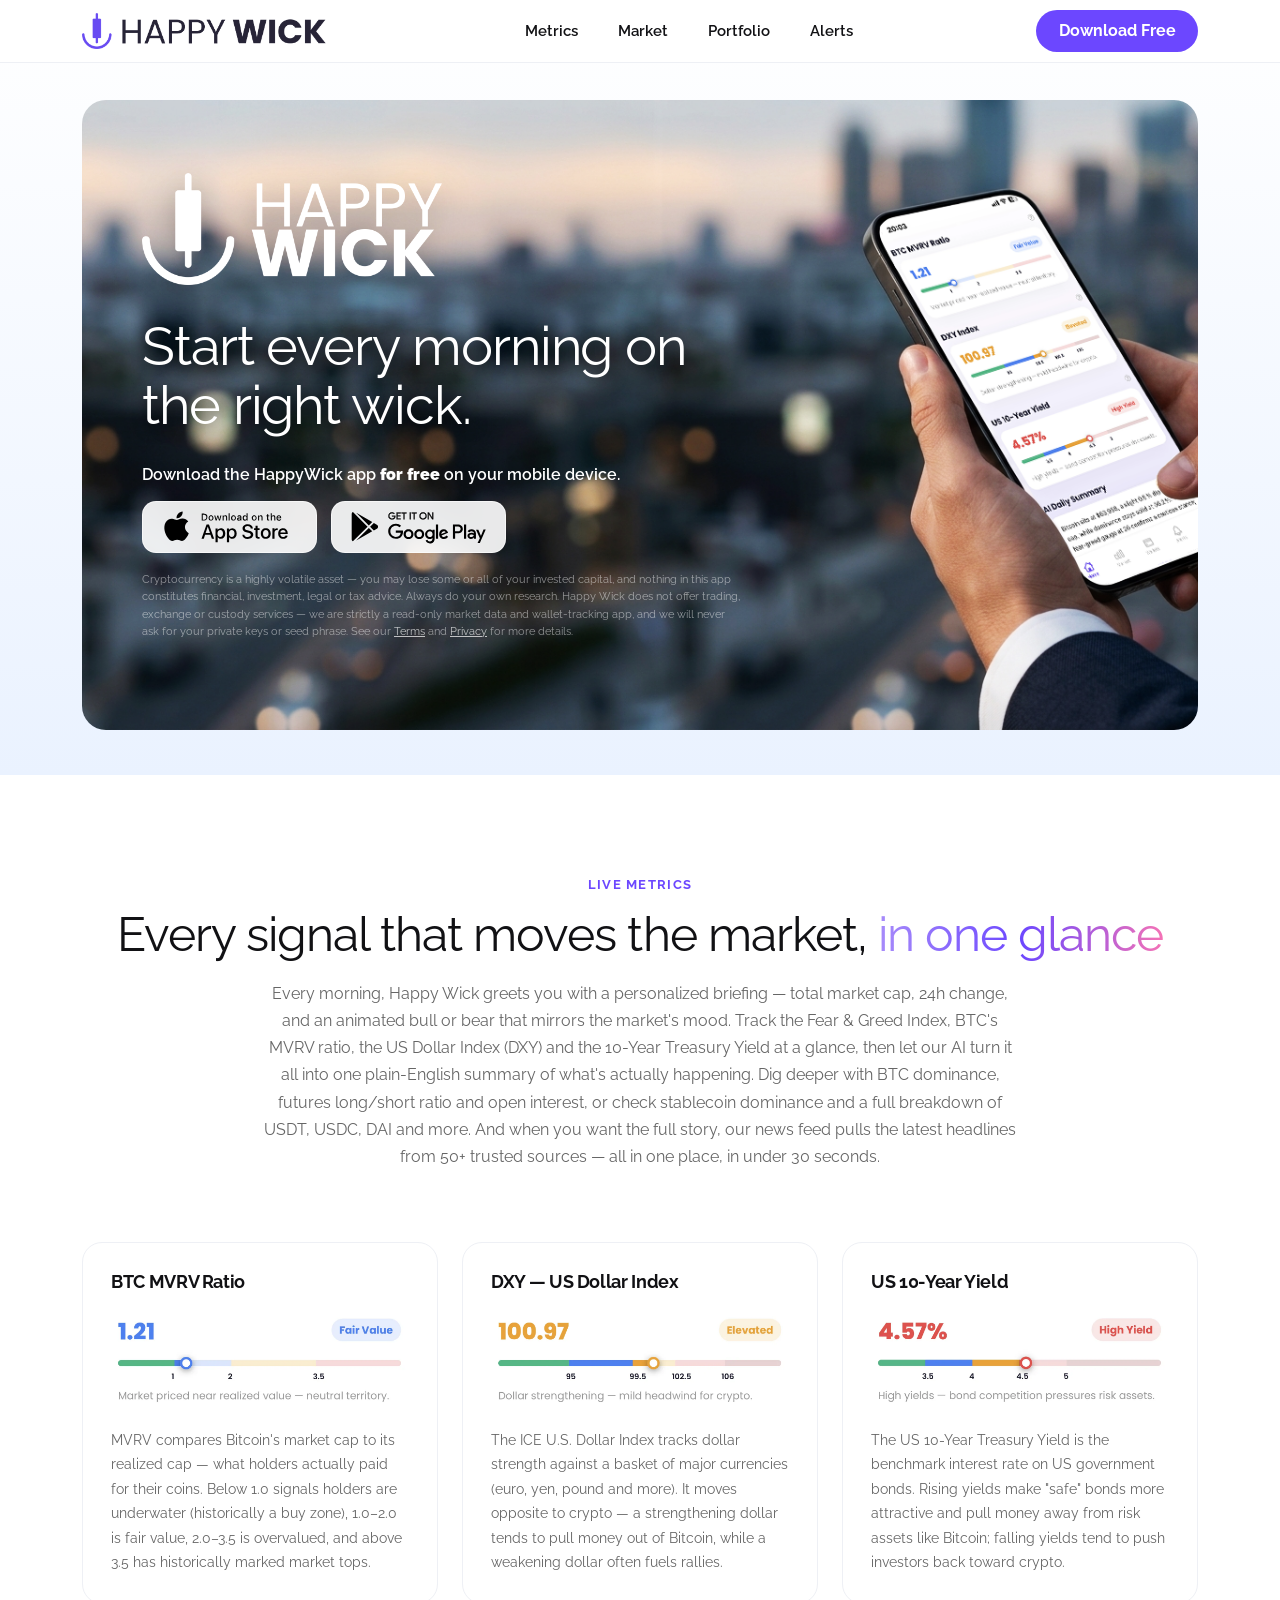
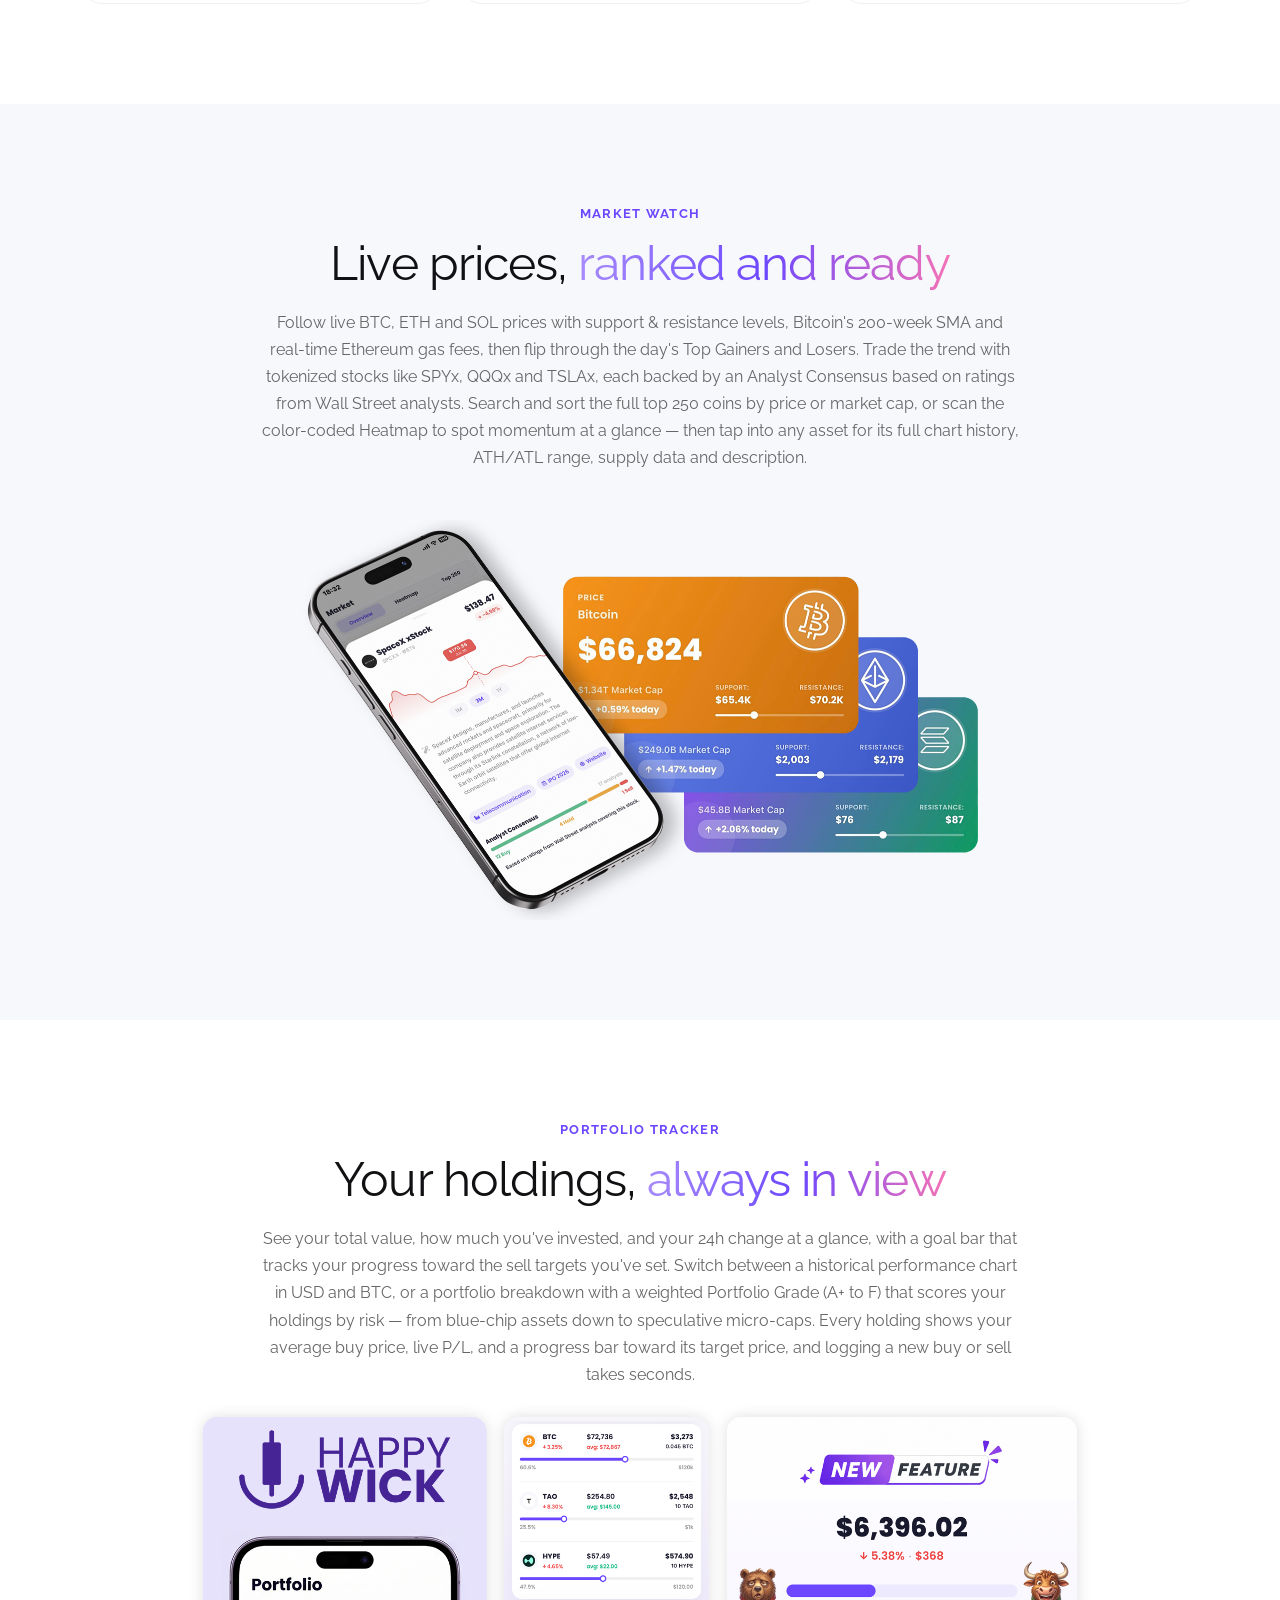
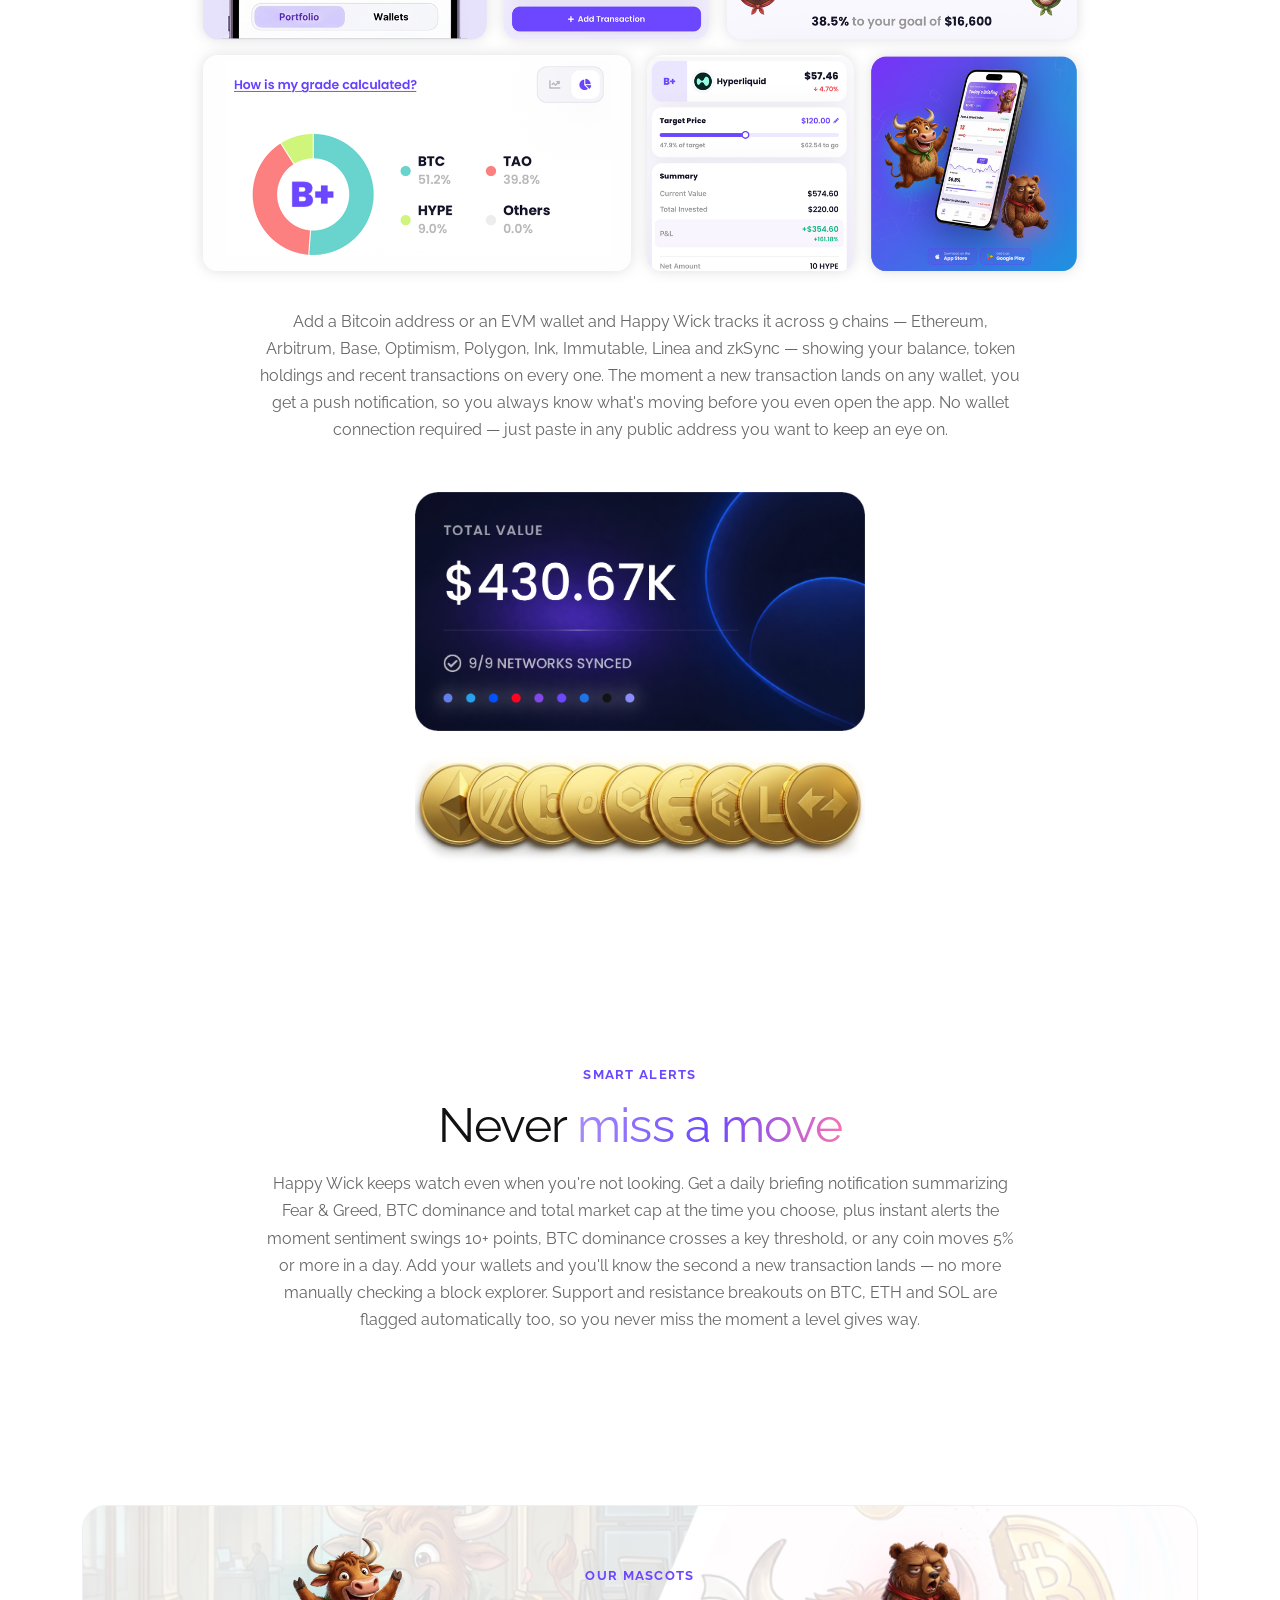
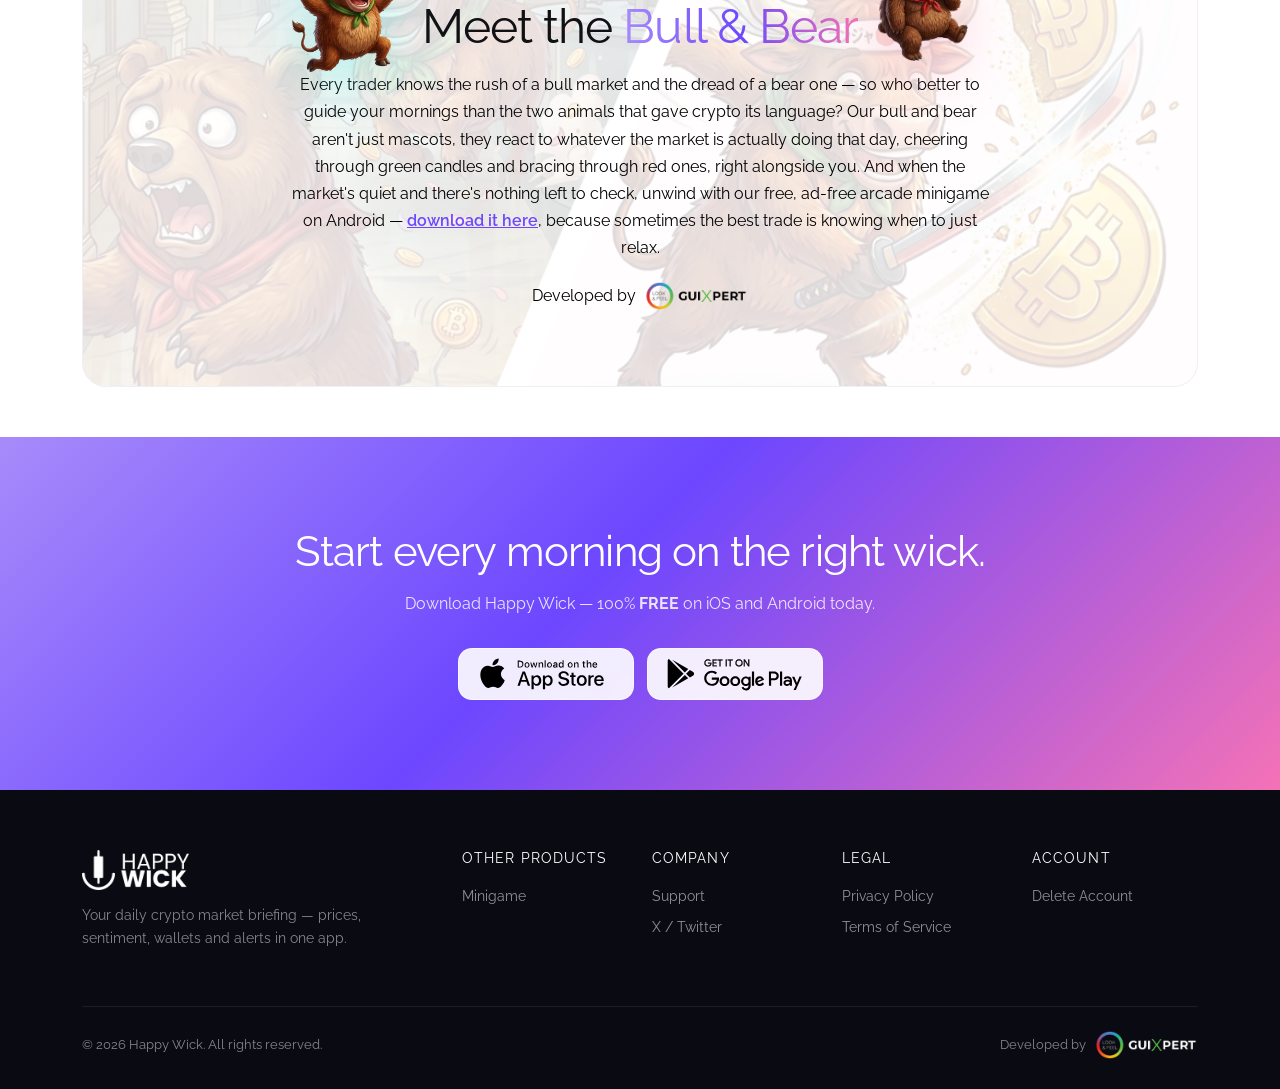
==== commit 5200434e: "Add files via upload" ====
--- a/index.html
+++ b/index.html
@@ -20,7 +20,7 @@
       content="Happy Wick gives you the full crypto market picture in 30 seconds — live prices, Fear & Greed Index, portfolio tracking, and wallet alerts. Free on iOS and Android."
     />
     <meta property="og:url" content="https://happywick.app/" />
-    <meta property="og:image" content="https://happywick.app/images/main-banner.png" />
+    <meta property="og:image" content="https://happywick.app/images/social.png" />
     <meta property="og:locale" content="en_US" />
 
     <!-- Twitter Card -->
@@ -30,7 +30,7 @@
       name="twitter:description"
       content="Happy Wick gives you the full crypto market picture in 30 seconds — live prices, Fear & Greed Index, portfolio tracking, and wallet alerts. Free on iOS and Android."
     />
-    <meta name="twitter:image" content="https://happywick.app/images/main-banner.png" />
+    <meta name="twitter:image" content="https://happywick.app/images/social.png" />
     <meta name="twitter:site" content="@HappyWickApp" />
 
     <link rel="icon" type="image/png" href="favicon-96x96.png" sizes="96x96" />
@@ -475,6 +475,7 @@
           src="images/btc-eth-sol.png"
           alt="BTC, ETH and SOL price cards"
           class="market-showcase-img"
+          style="max-width: 676px"
         />
       </div>
     </section>
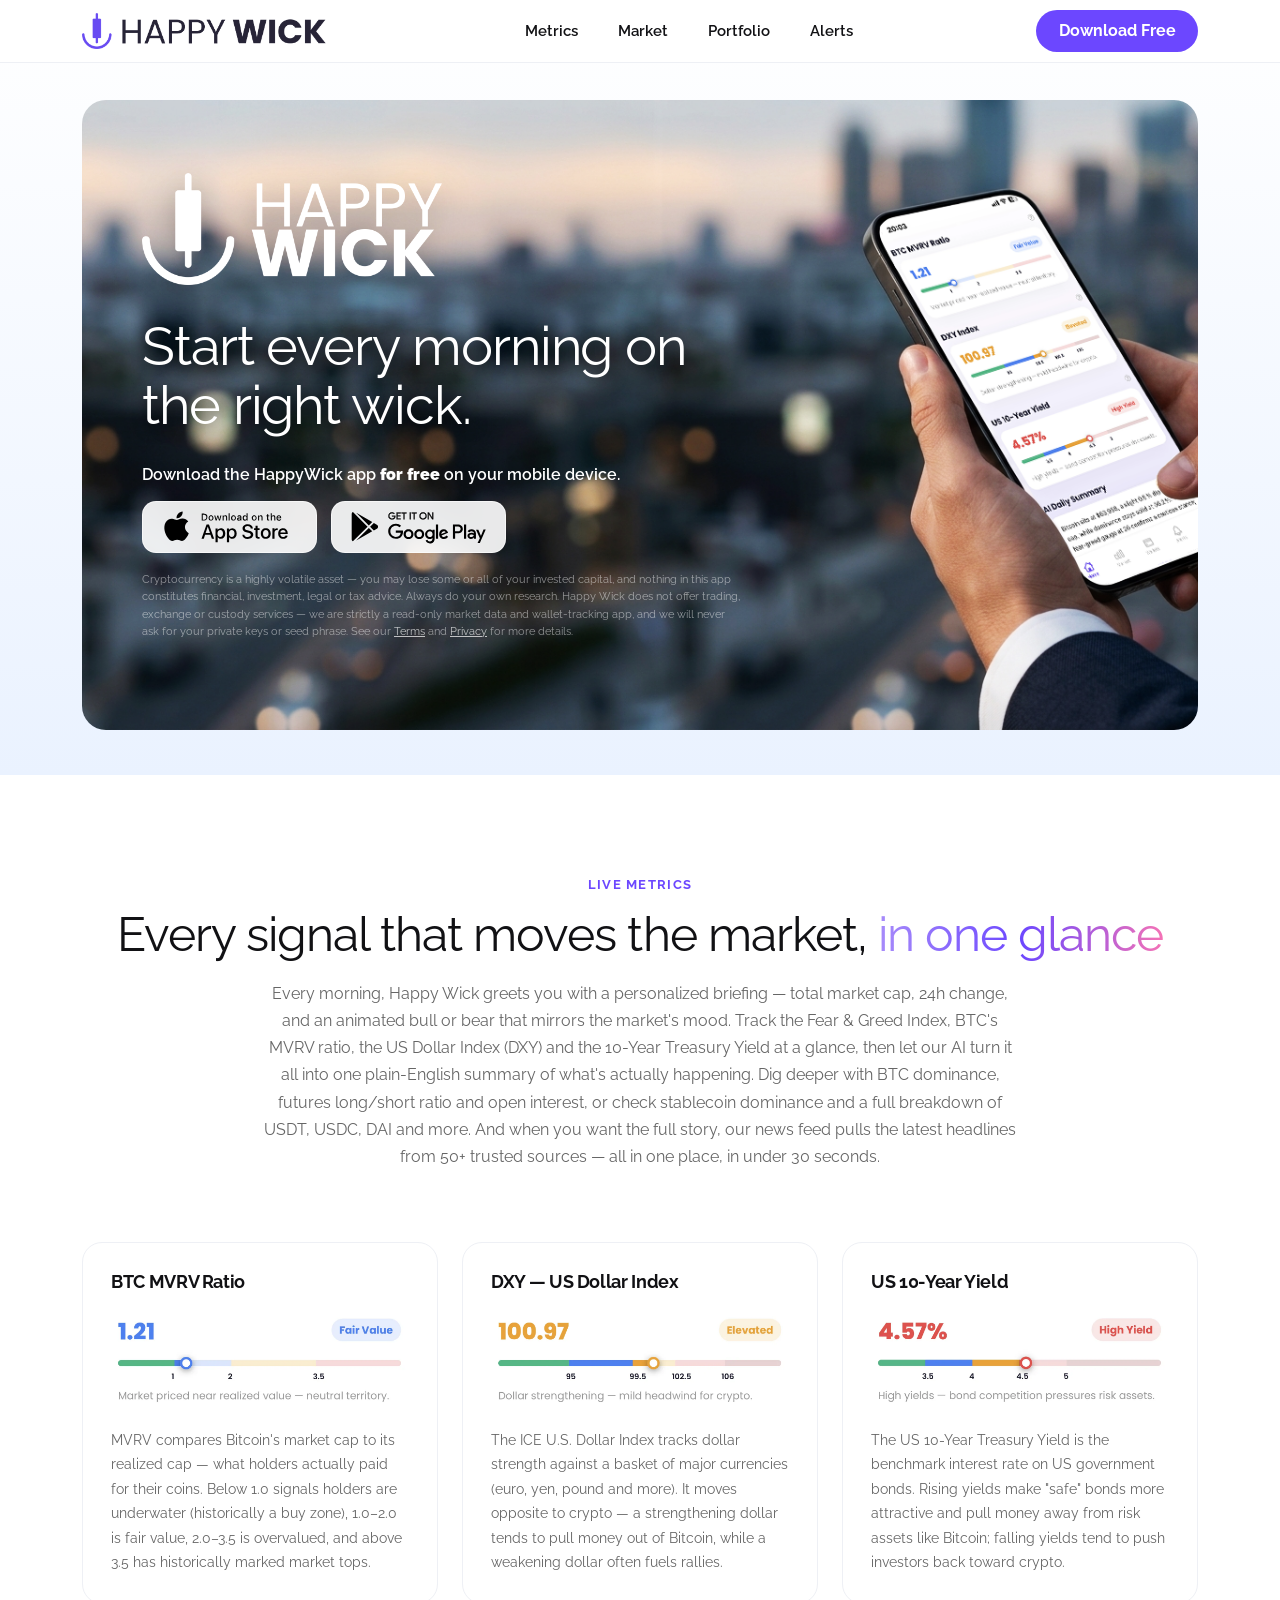
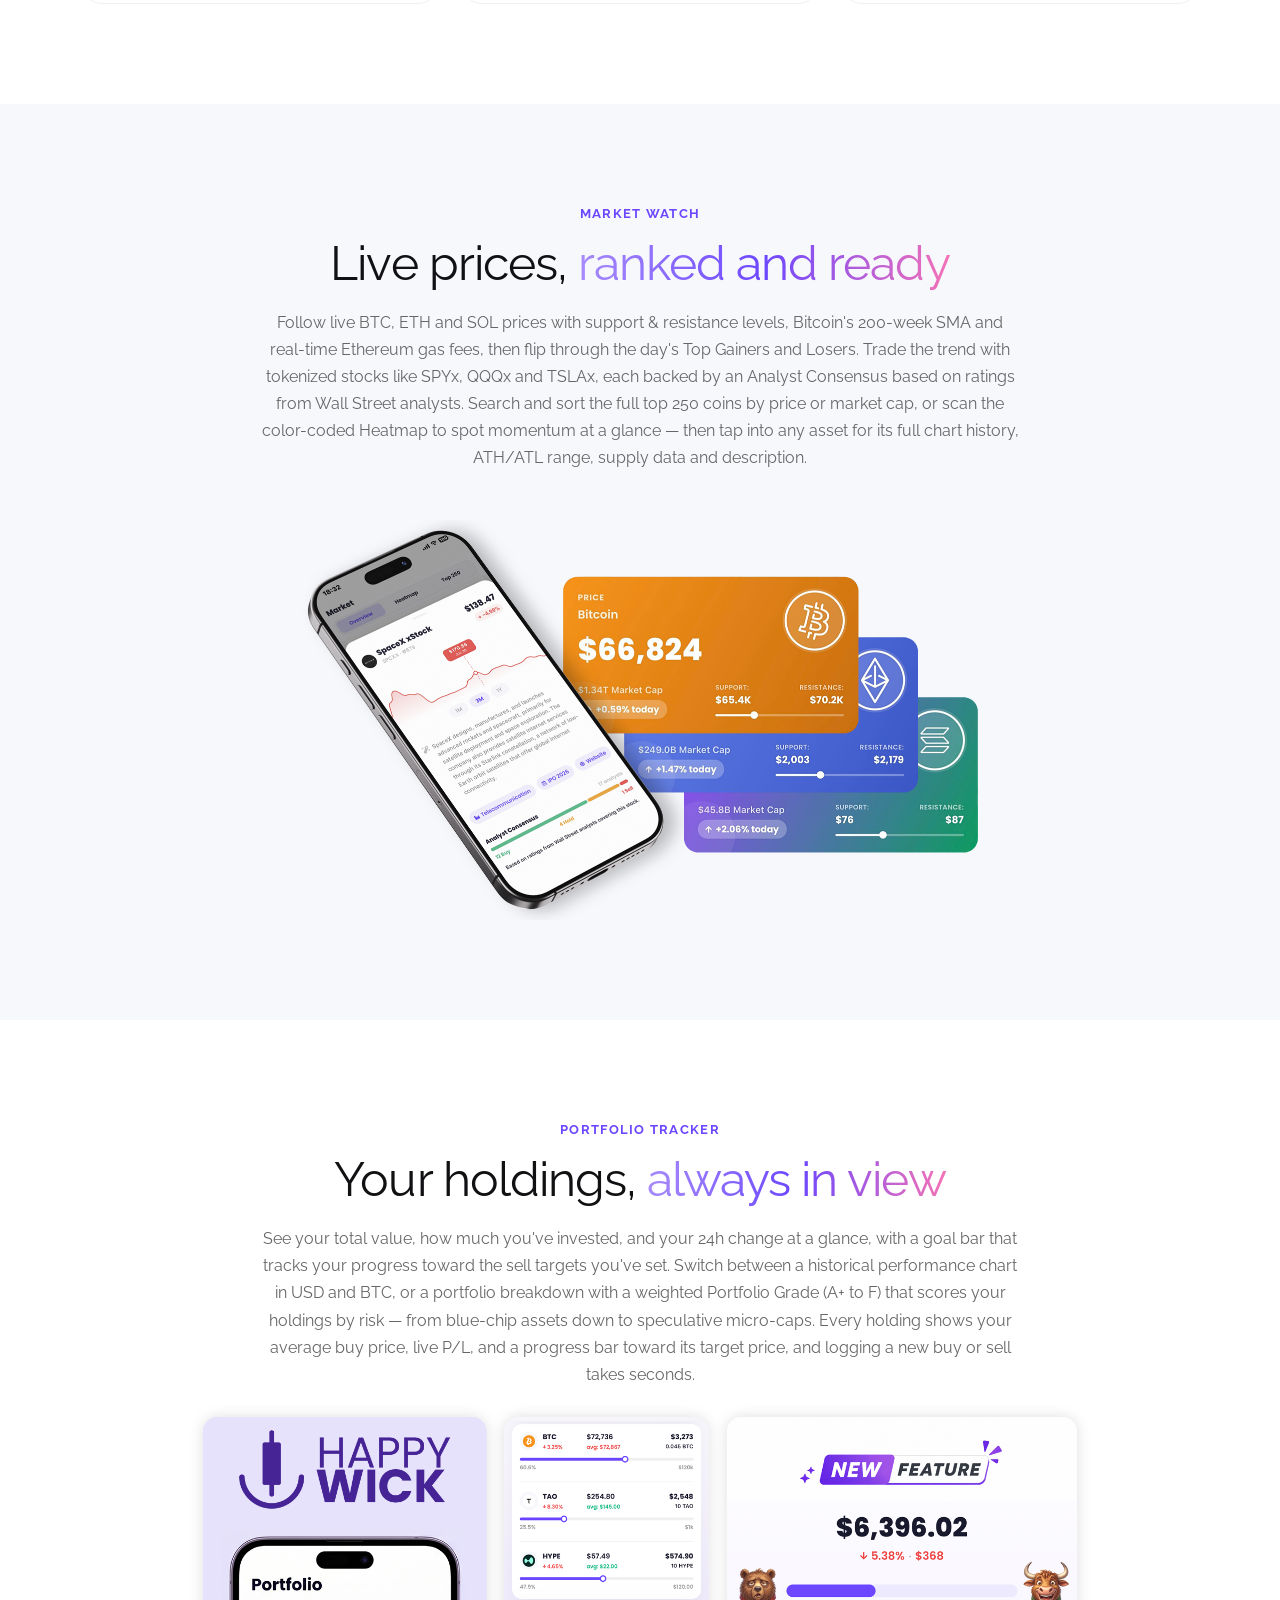
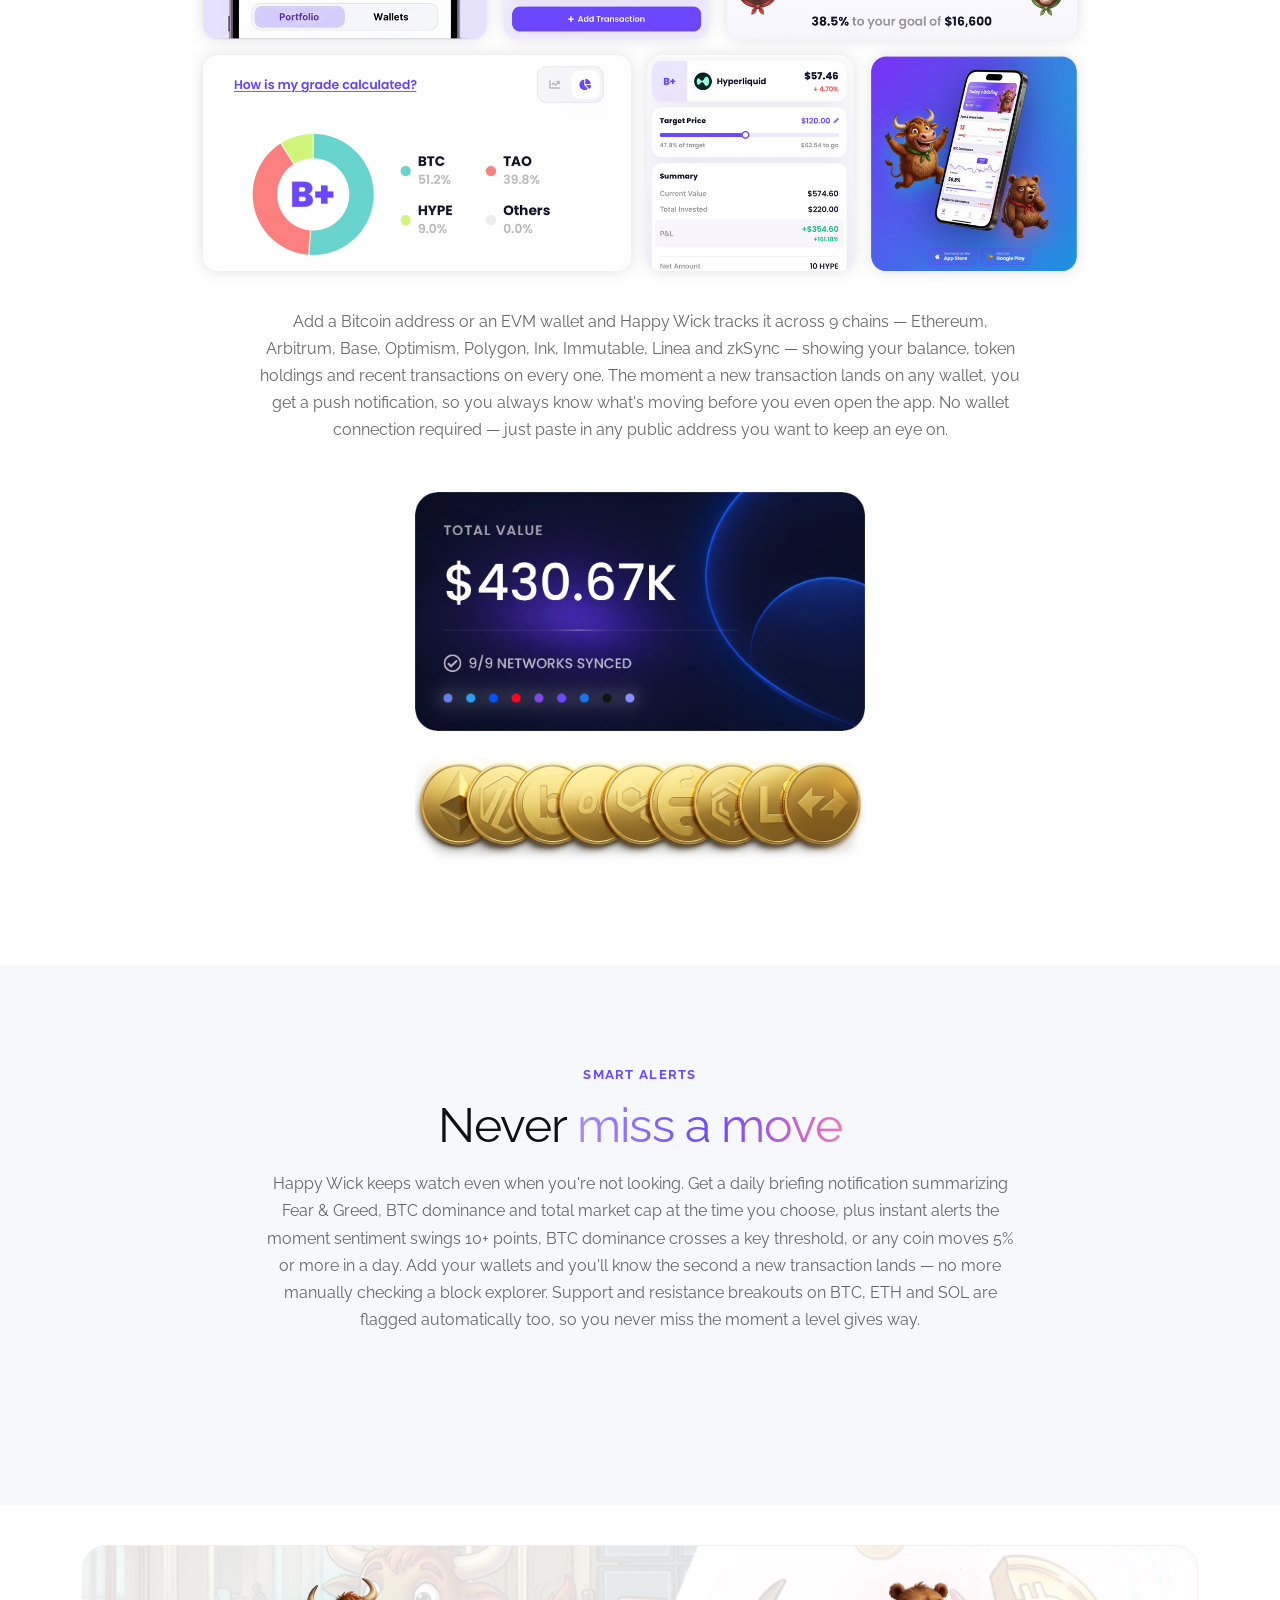
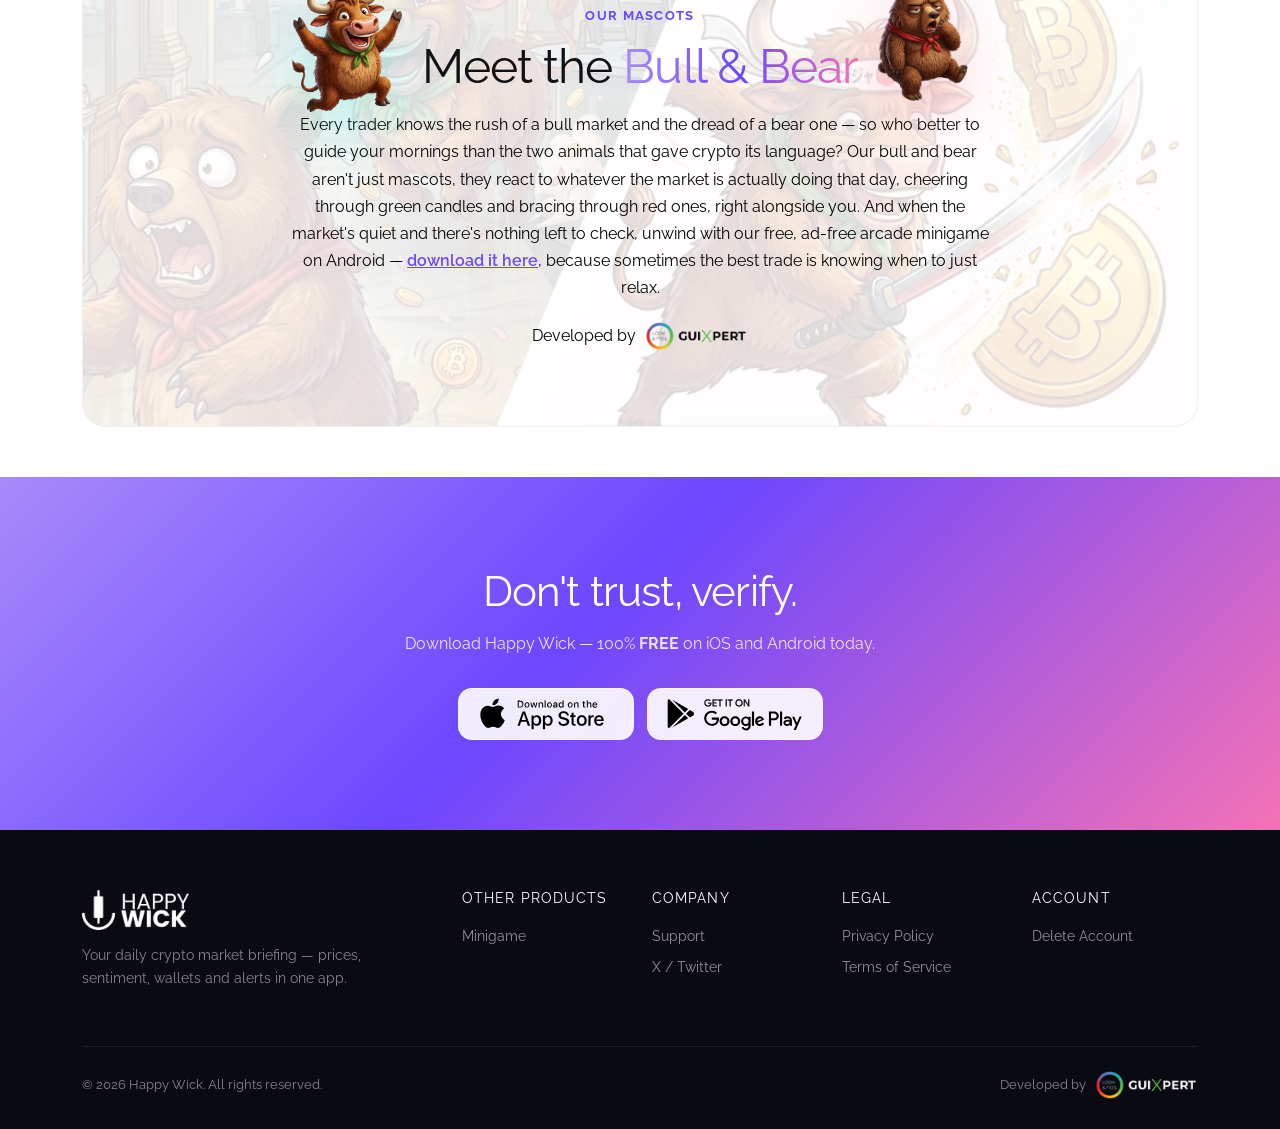
==== commit 51551e32: "Add files via upload" ====
--- a/index.html
+++ b/index.html
@@ -579,7 +579,7 @@
     <!-- ══ CTA ══ -->
     <section id="cta" class="bg-brand-gradient">
       <div class="container">
-        <h2>Start every morning on the right wick.</h2>
+        <h2>Don't trust, verify.</h2>
         <p>Download Happy Wick — 100% <strong>FREE</strong> on iOS and Android today.</p>
         <div class="store-badges justify-content-center">
           <a
--- a/master-style.css
+++ b/master-style.css
@@ -248,6 +248,7 @@
 }
 #alerts {
   padding-bottom: 30px;
+  background: var(--bg-light);
 }
 #market {
   background: var(--bg-light);
@@ -321,6 +322,7 @@
 /* ── MASCOTS / MINIGAME (index-2) ── */
 #mascots {
   padding: 0;
+  margin-top: 40px;
 }
 .mascot-banner {
   border-radius: 24px;
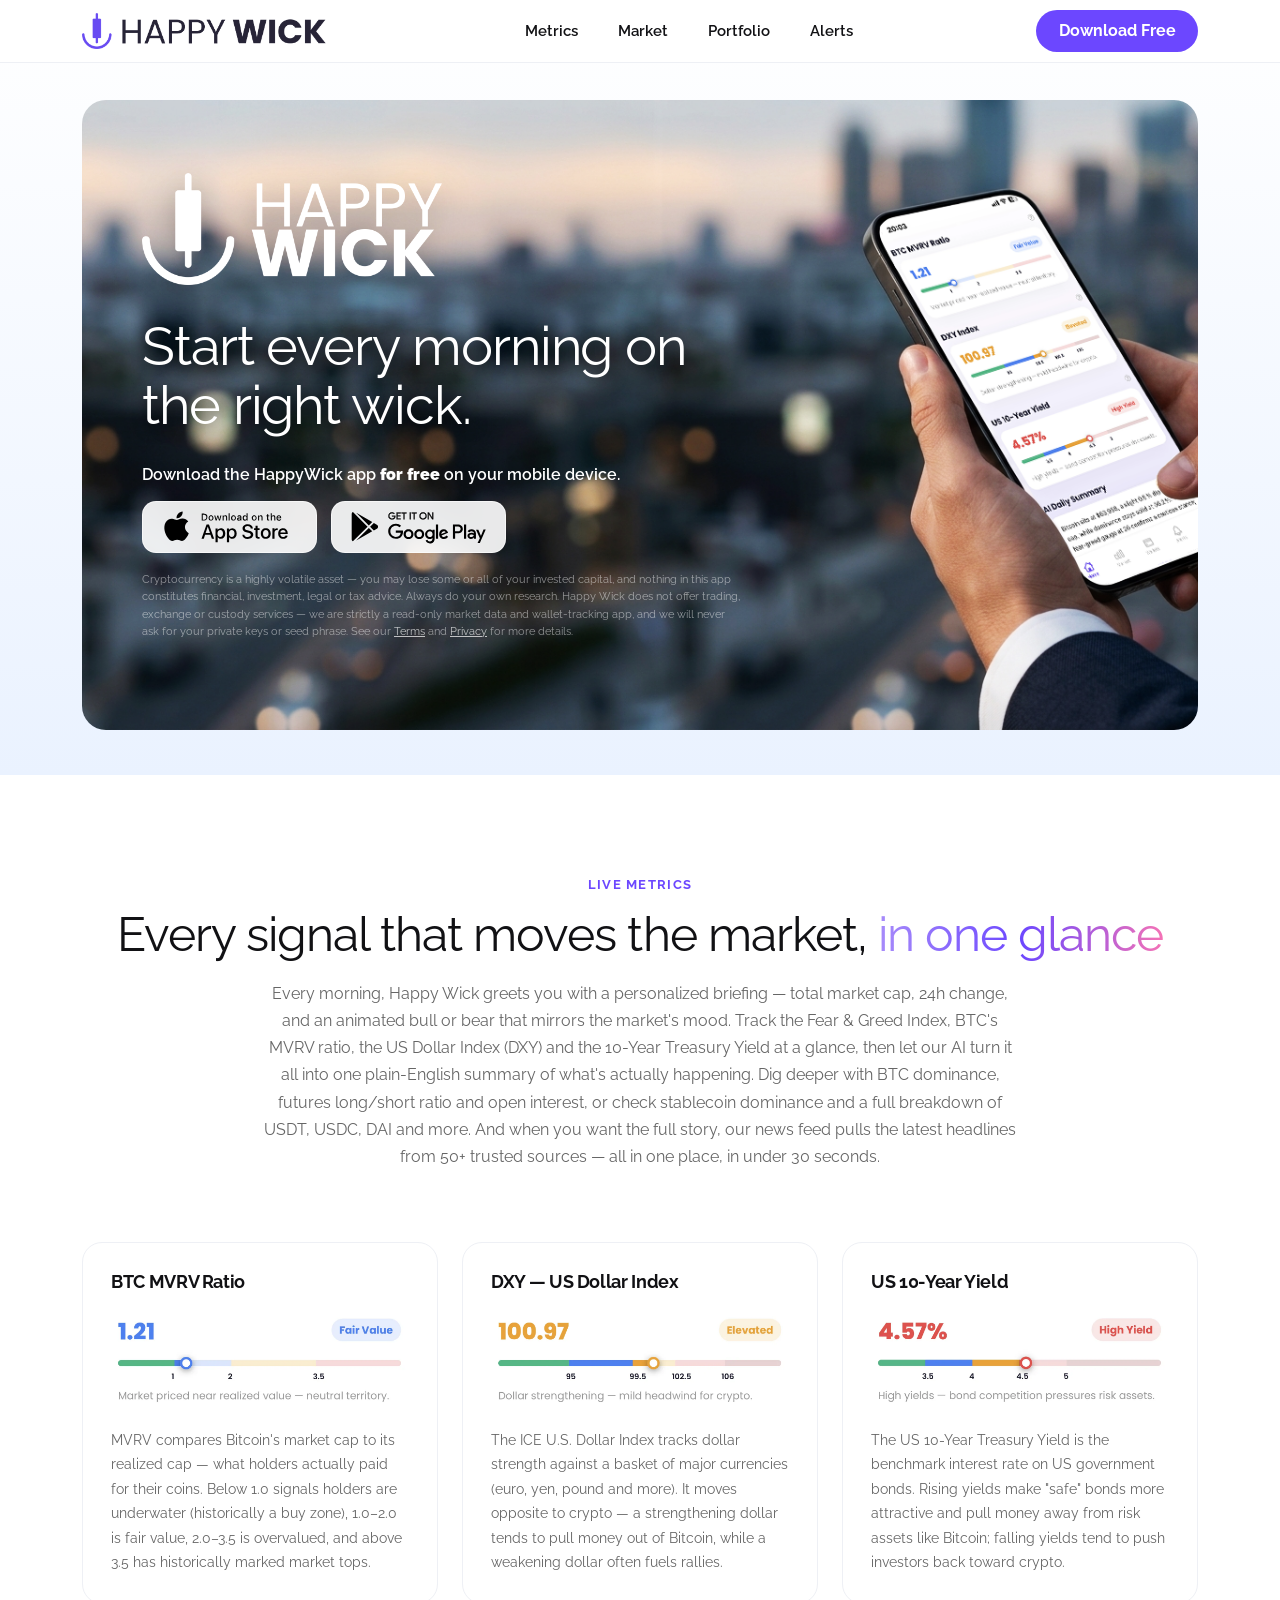
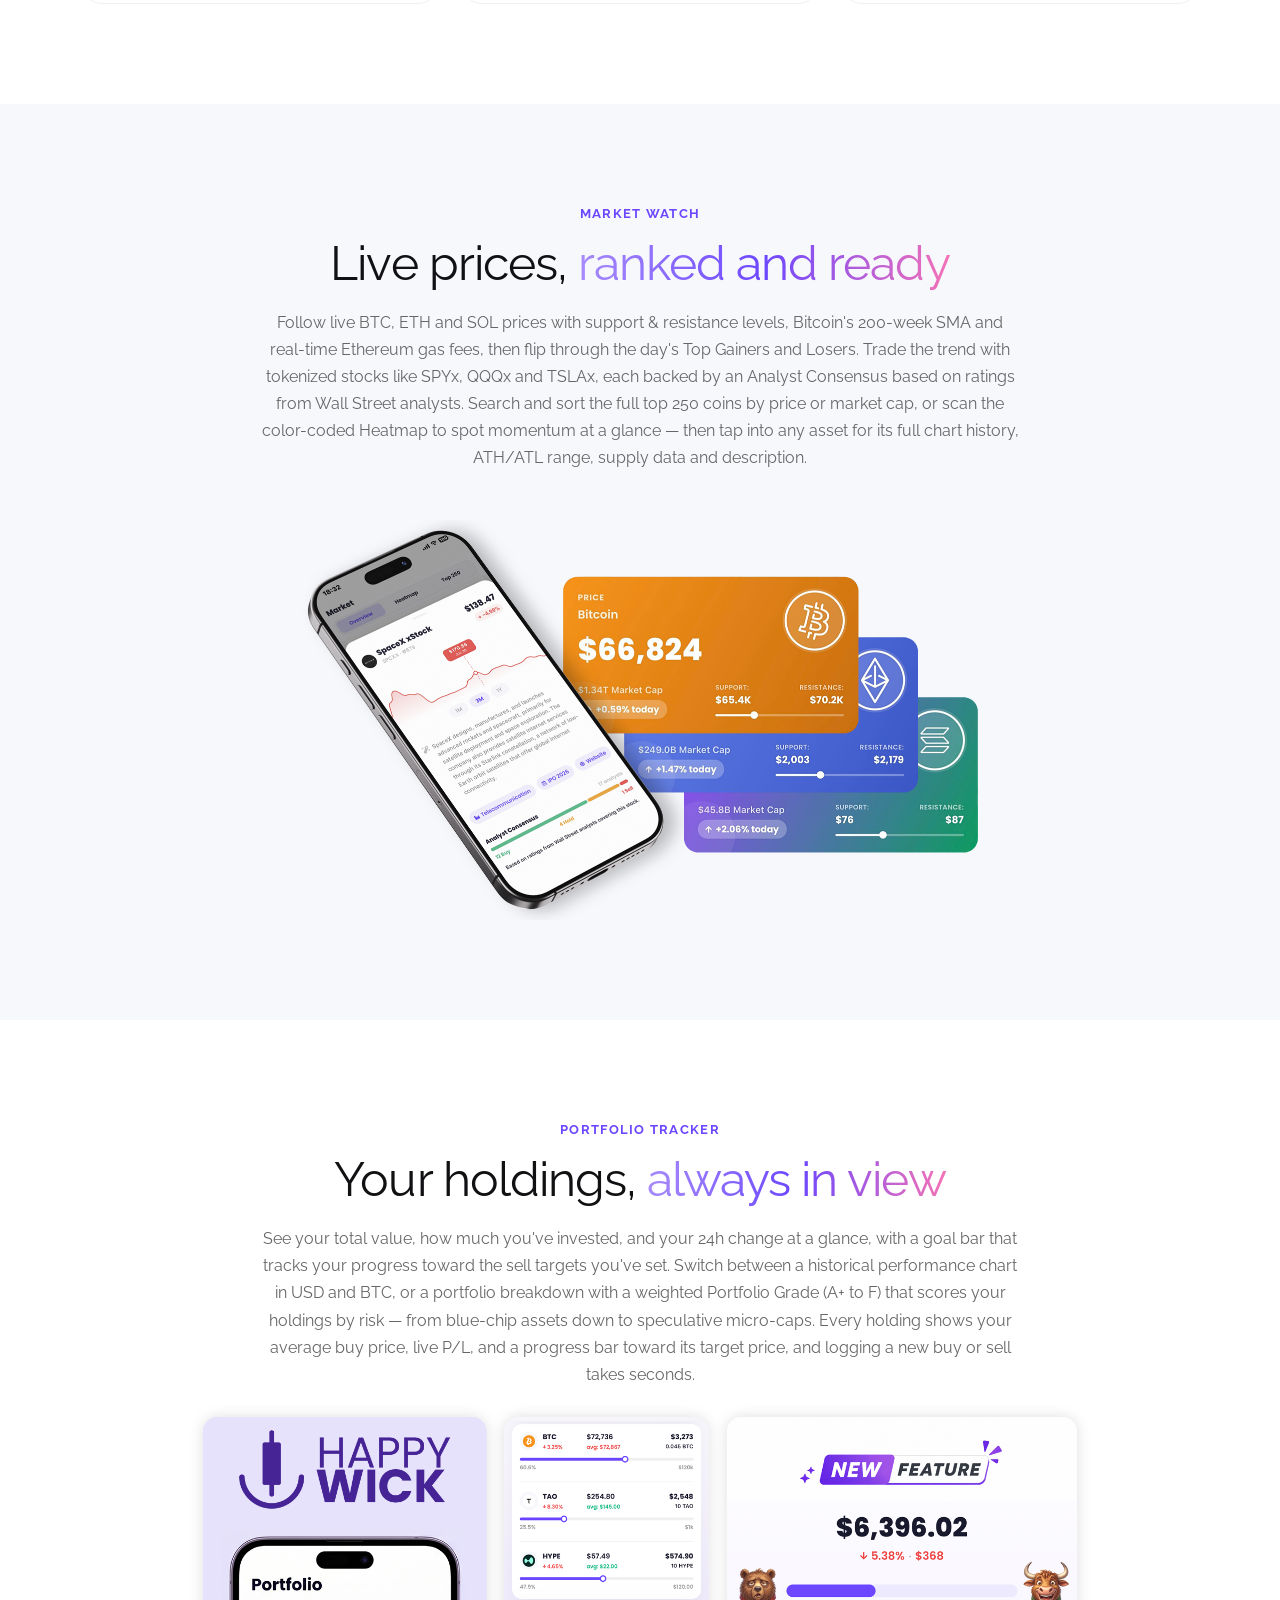
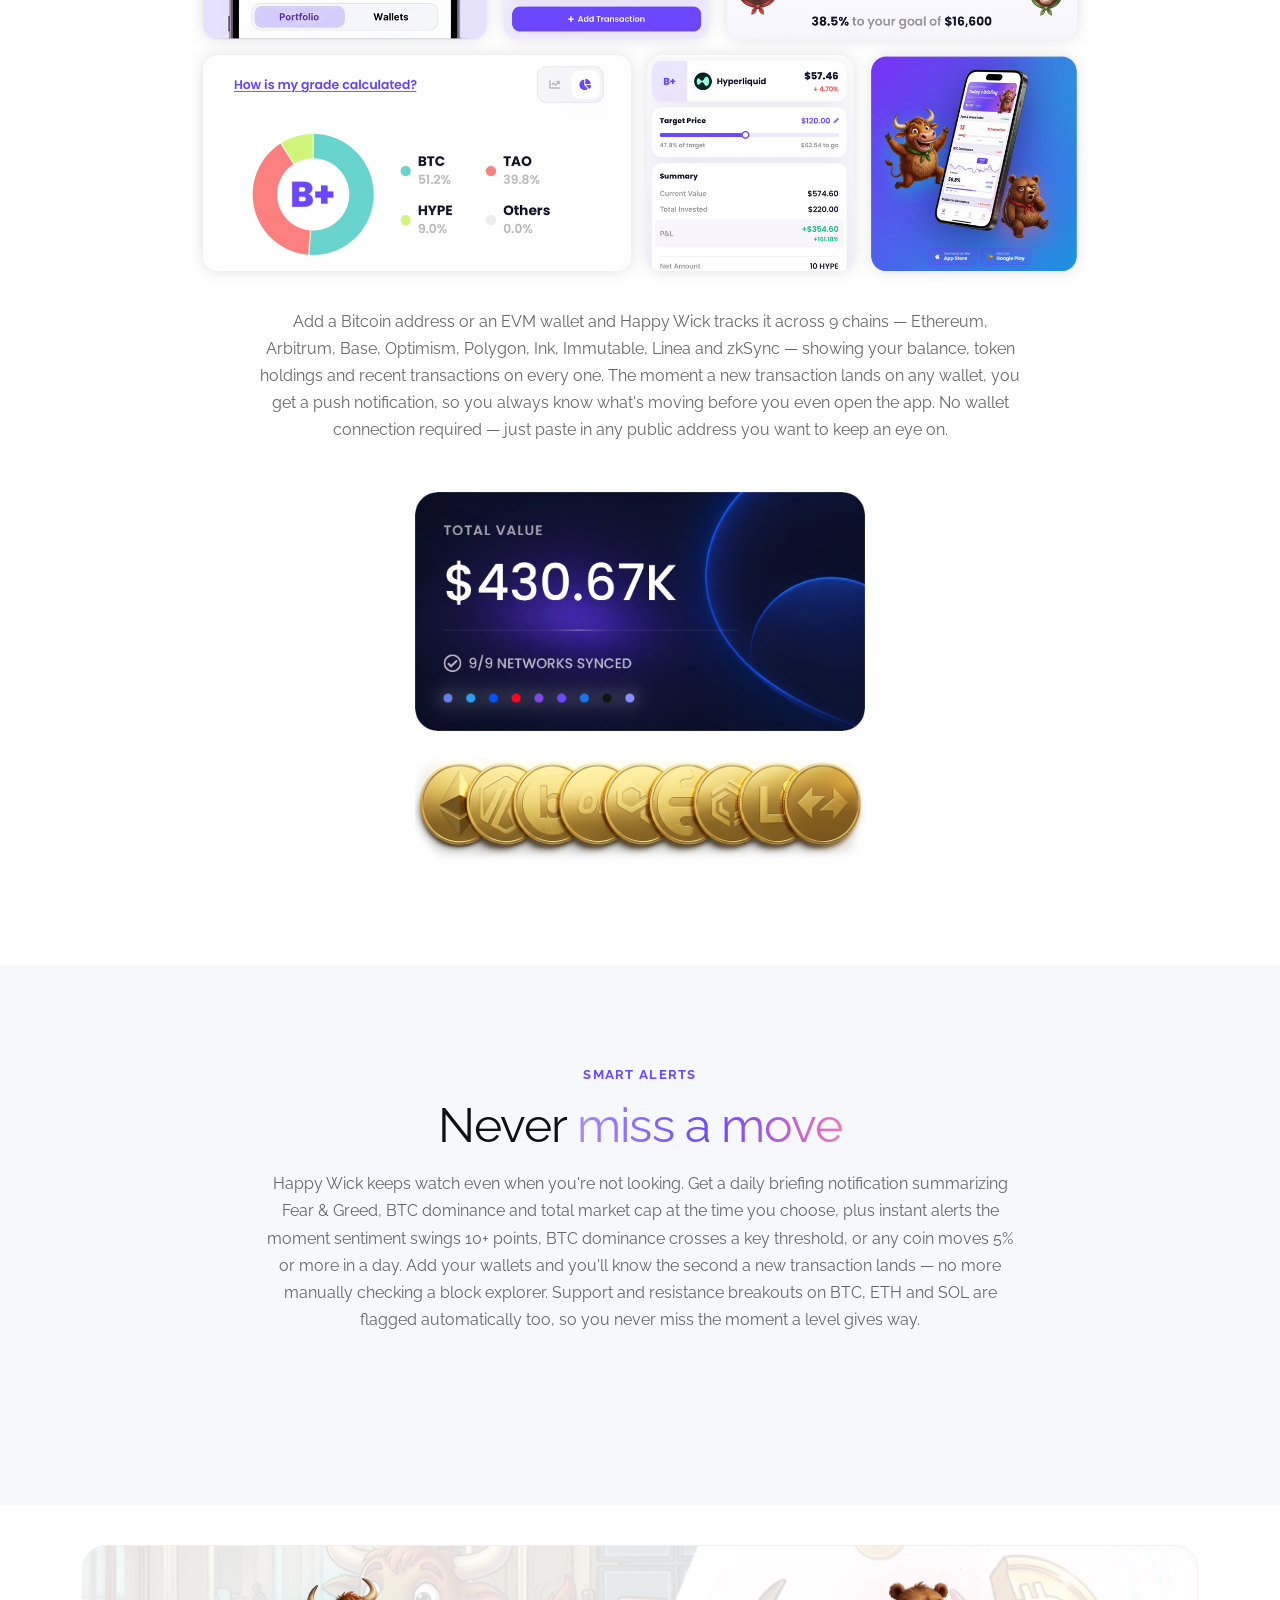
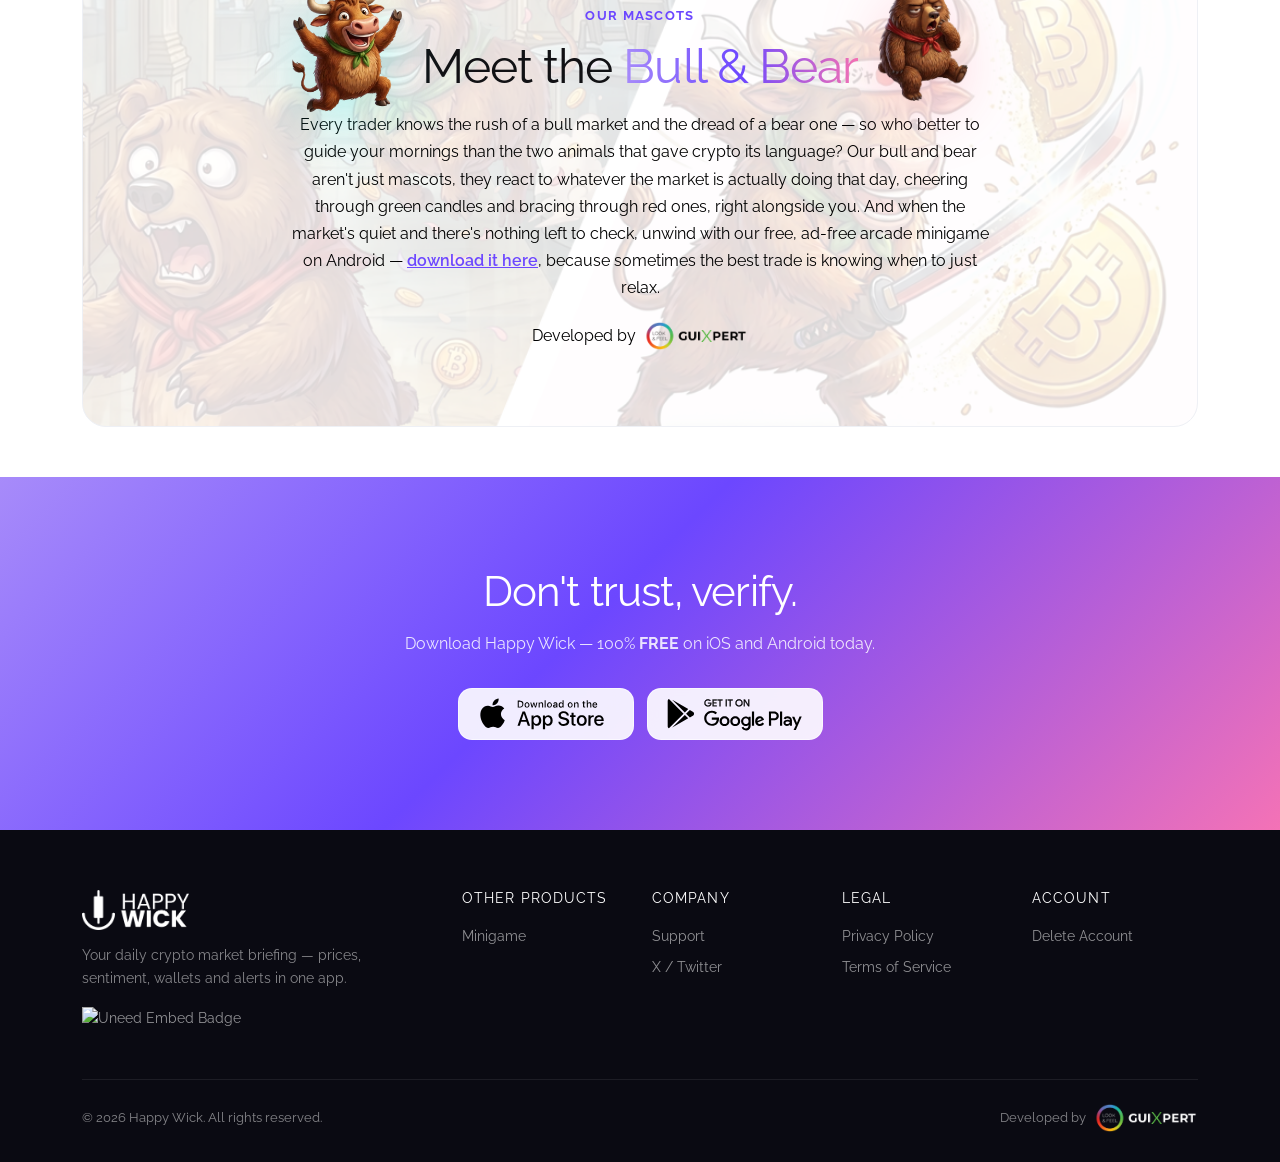
==== commit 1939309a: "Add files via upload" ====
--- a/index.html
+++ b/index.html
@@ -850,6 +850,11 @@
             <p style="max-width: 320px; font-size: 0.88rem; line-height: 1.6">
               Your daily crypto market briefing — prices, sentiment, wallets and alerts in one app.
             </p>
+			
+			<a href="https://www.uneed.best/tool/happy-wick-daily-crypto-brief">
+    <img src="https://www.uneed.best/EMBED3.png" alt="Uneed Embed Badge" style="width:200px"/>
+    </a>
+			
           </div>
           <div class="col-6 col-lg-2">
             <h6>Other Products</h6>
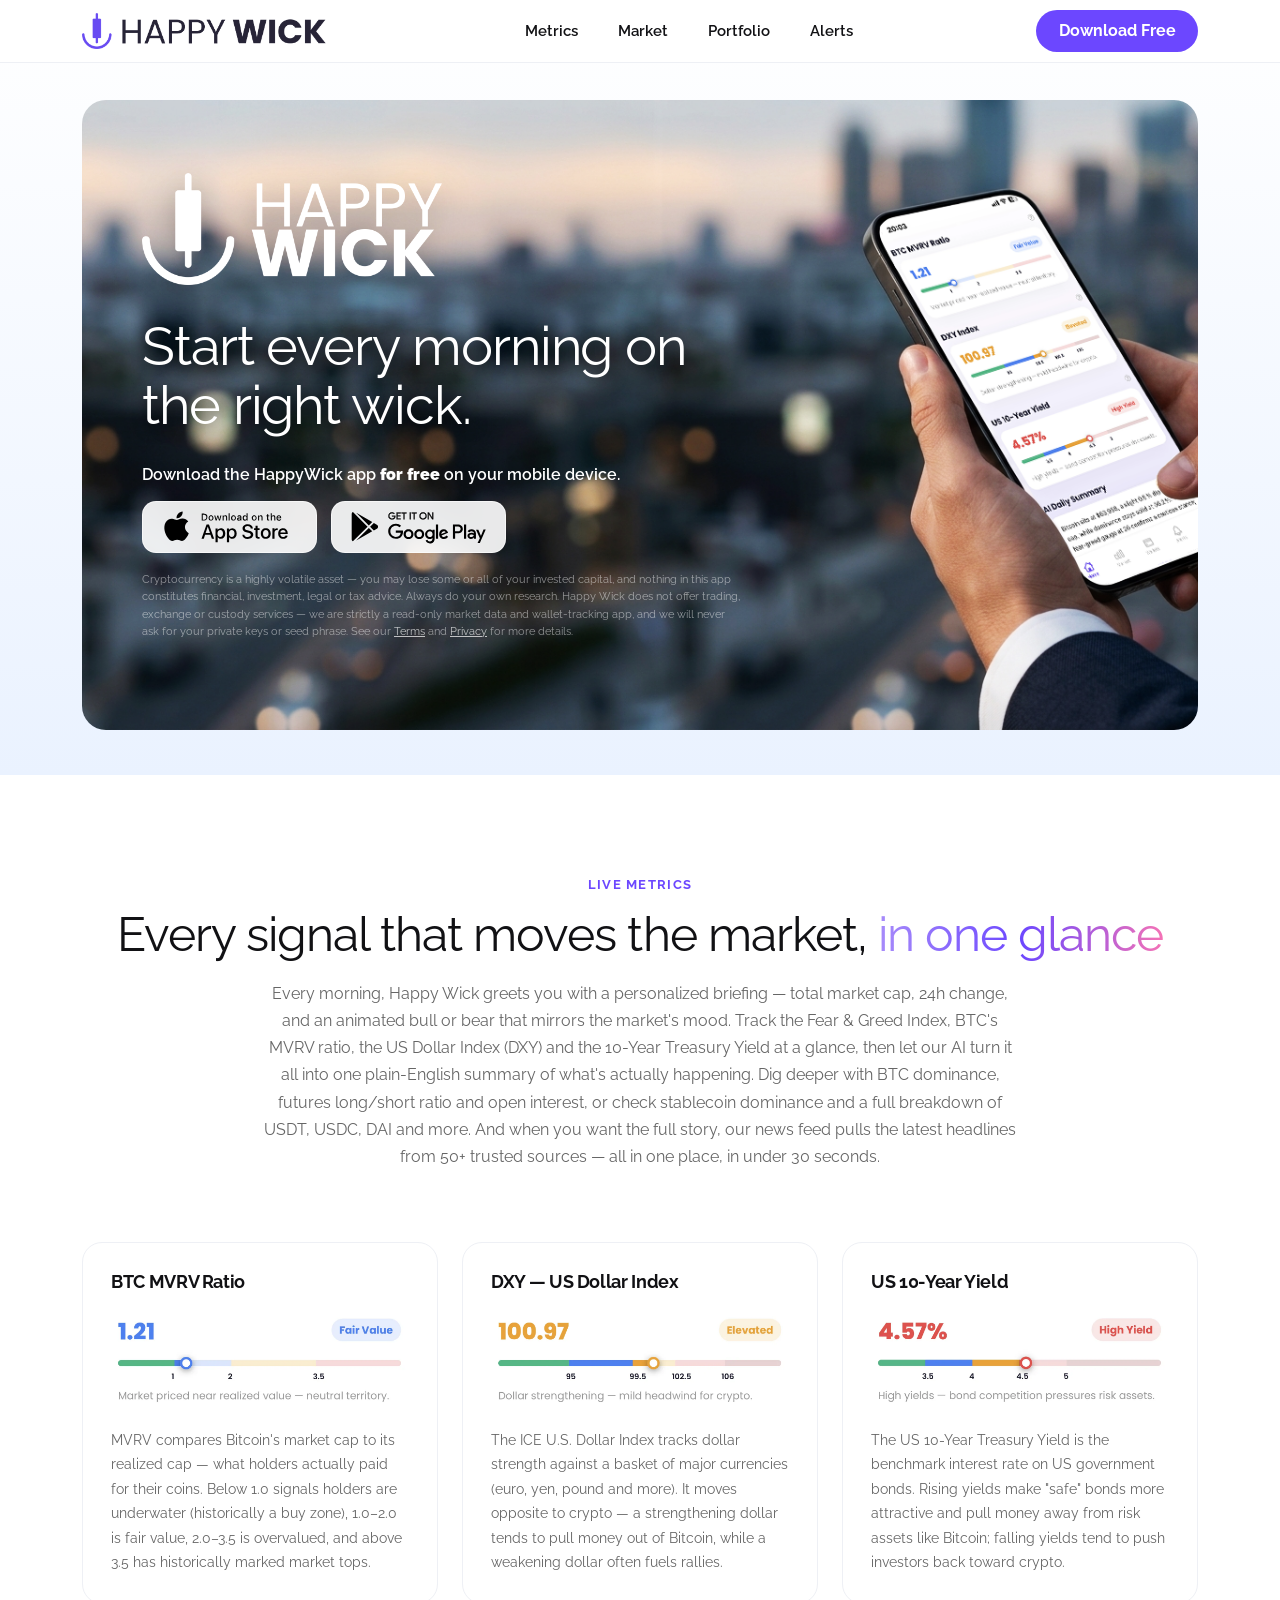
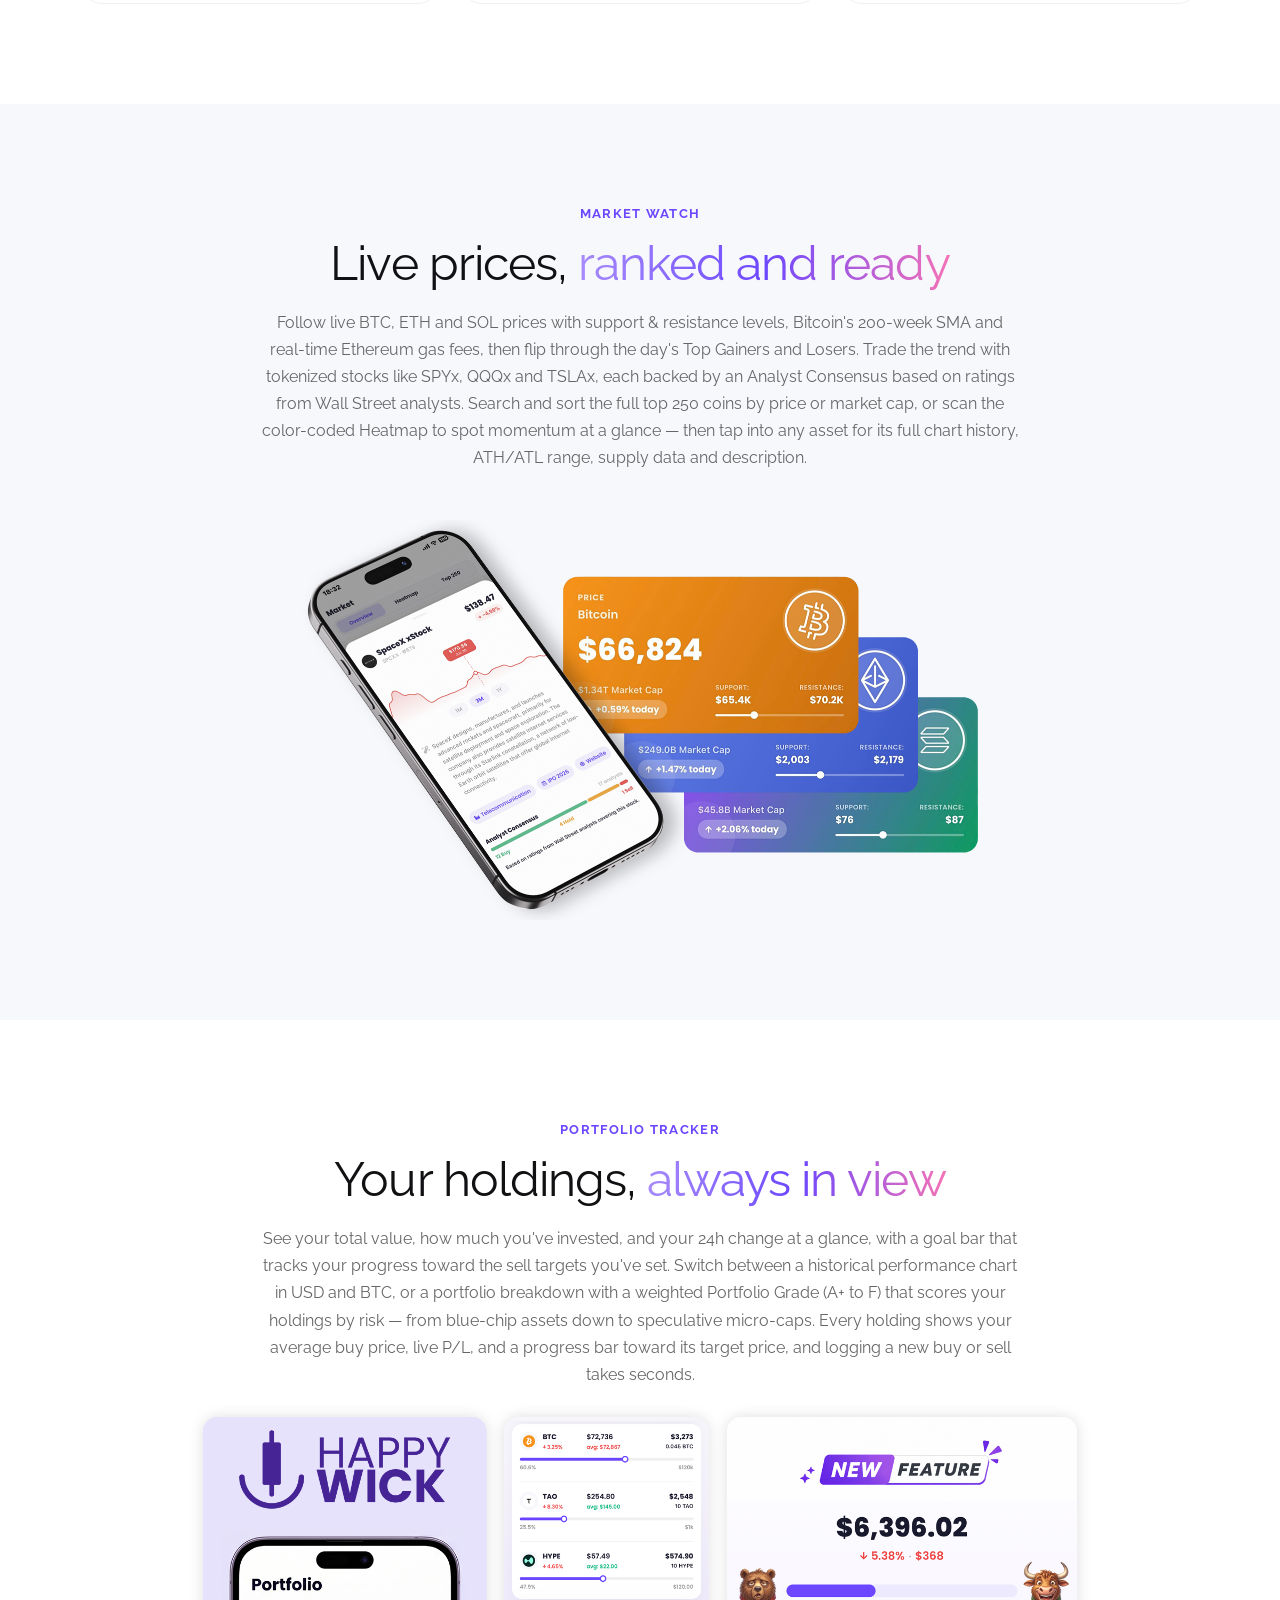
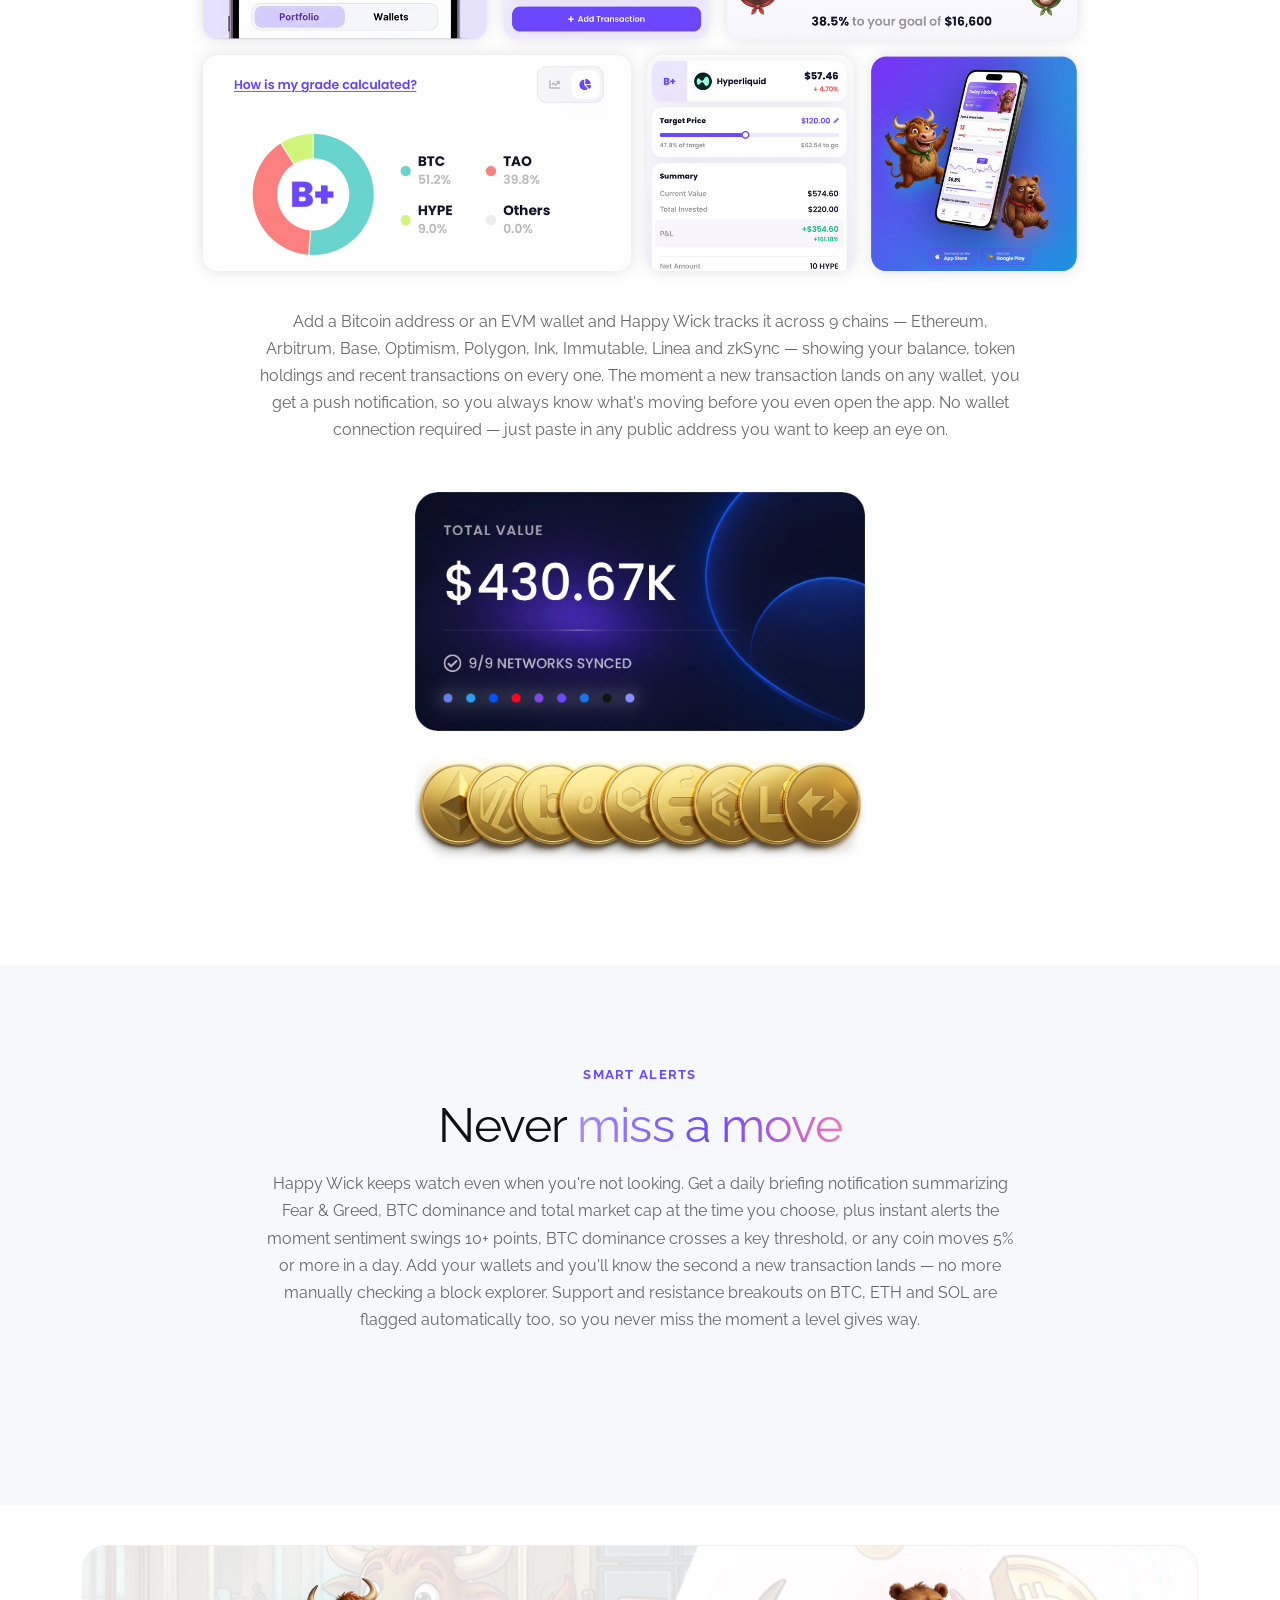
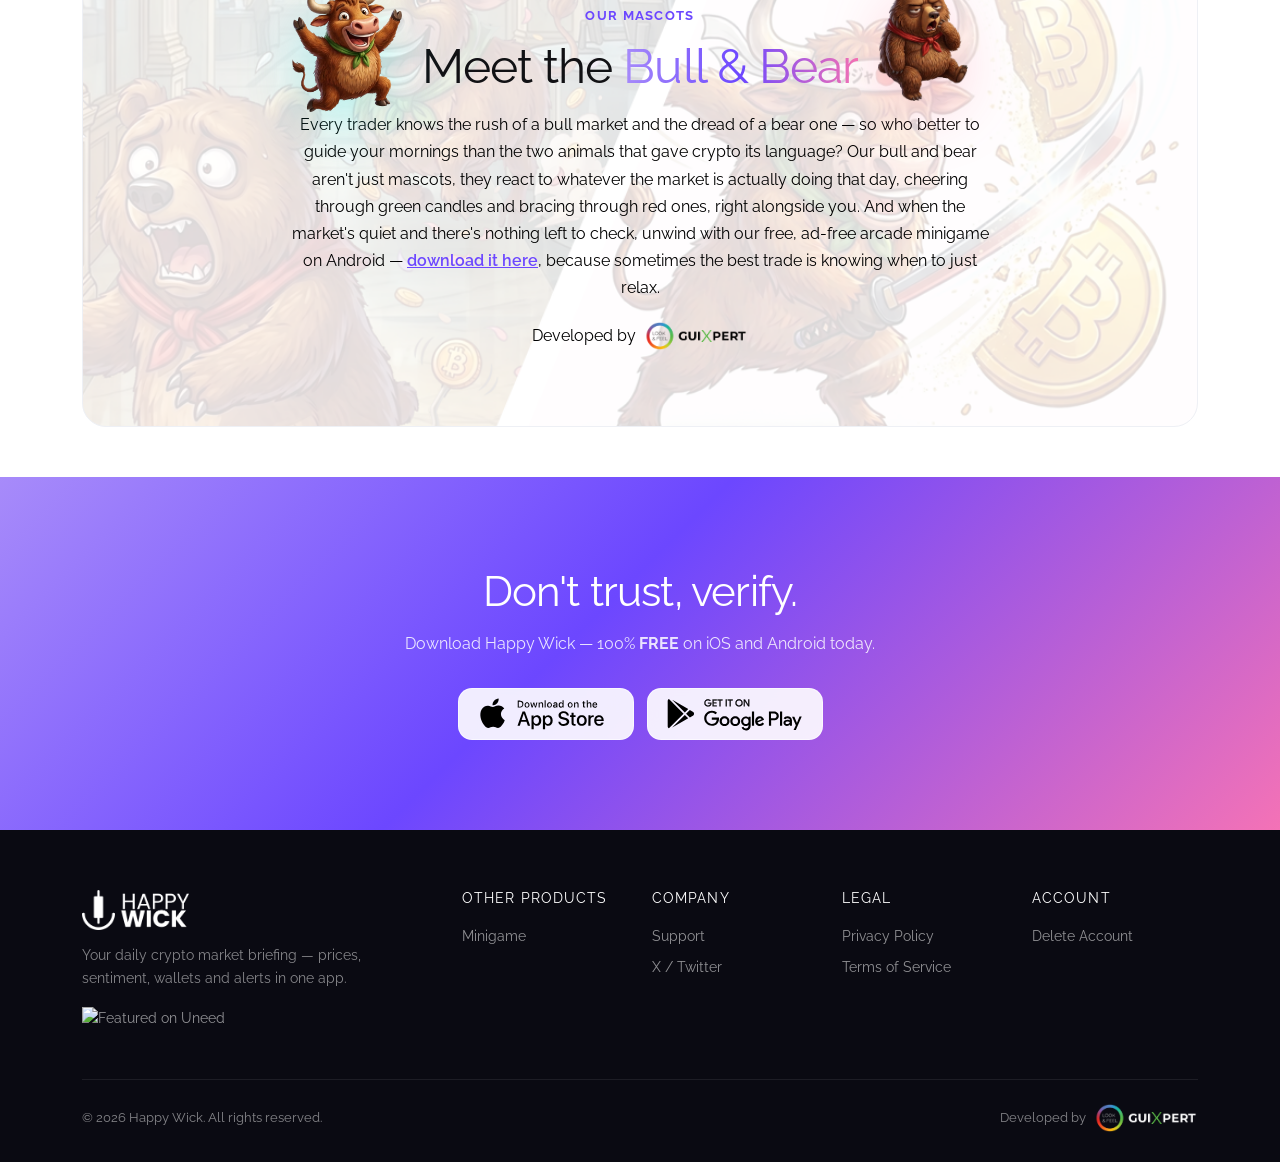
==== commit ecc77d0a: "Add files via upload" ====
--- a/index.html
+++ b/index.html
@@ -850,10 +850,9 @@
             <p style="max-width: 320px; font-size: 0.88rem; line-height: 1.6">
               Your daily crypto market briefing — prices, sentiment, wallets and alerts in one app.
             </p>
-			
-			<a href="https://www.uneed.best/tool/happy-wick-daily-crypto-brief">
-    <img src="https://www.uneed.best/EMBED3.png" alt="Uneed Embed Badge" style="width:200px"/>
-    </a>
+			<a href="https://www.uneed.best/tool/happy-wick-daily-crypto-brief" target="_blank">
+				<img src="https://www.uneed.best/EMBED1B.png" alt="Featured on Uneed" style="width:150px" />
+			</a>
 			
           </div>
           <div class="col-6 col-lg-2">
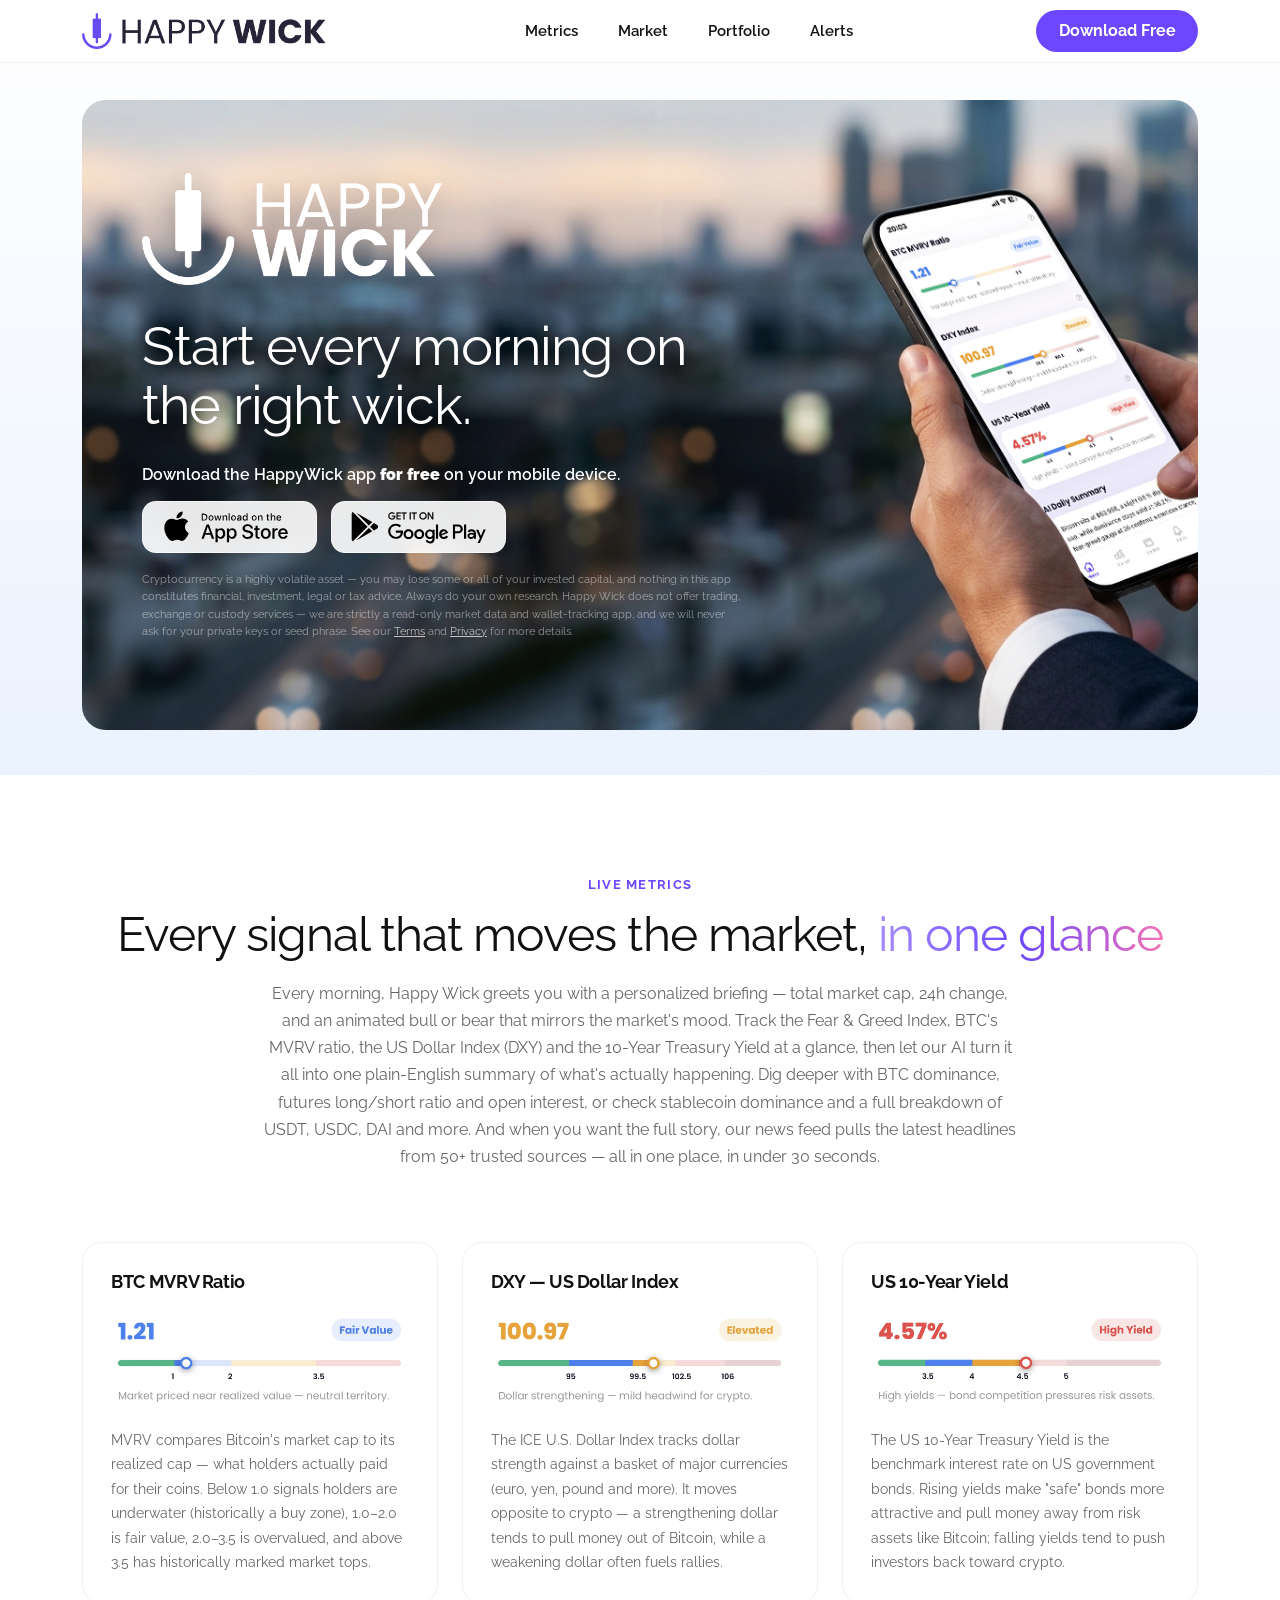
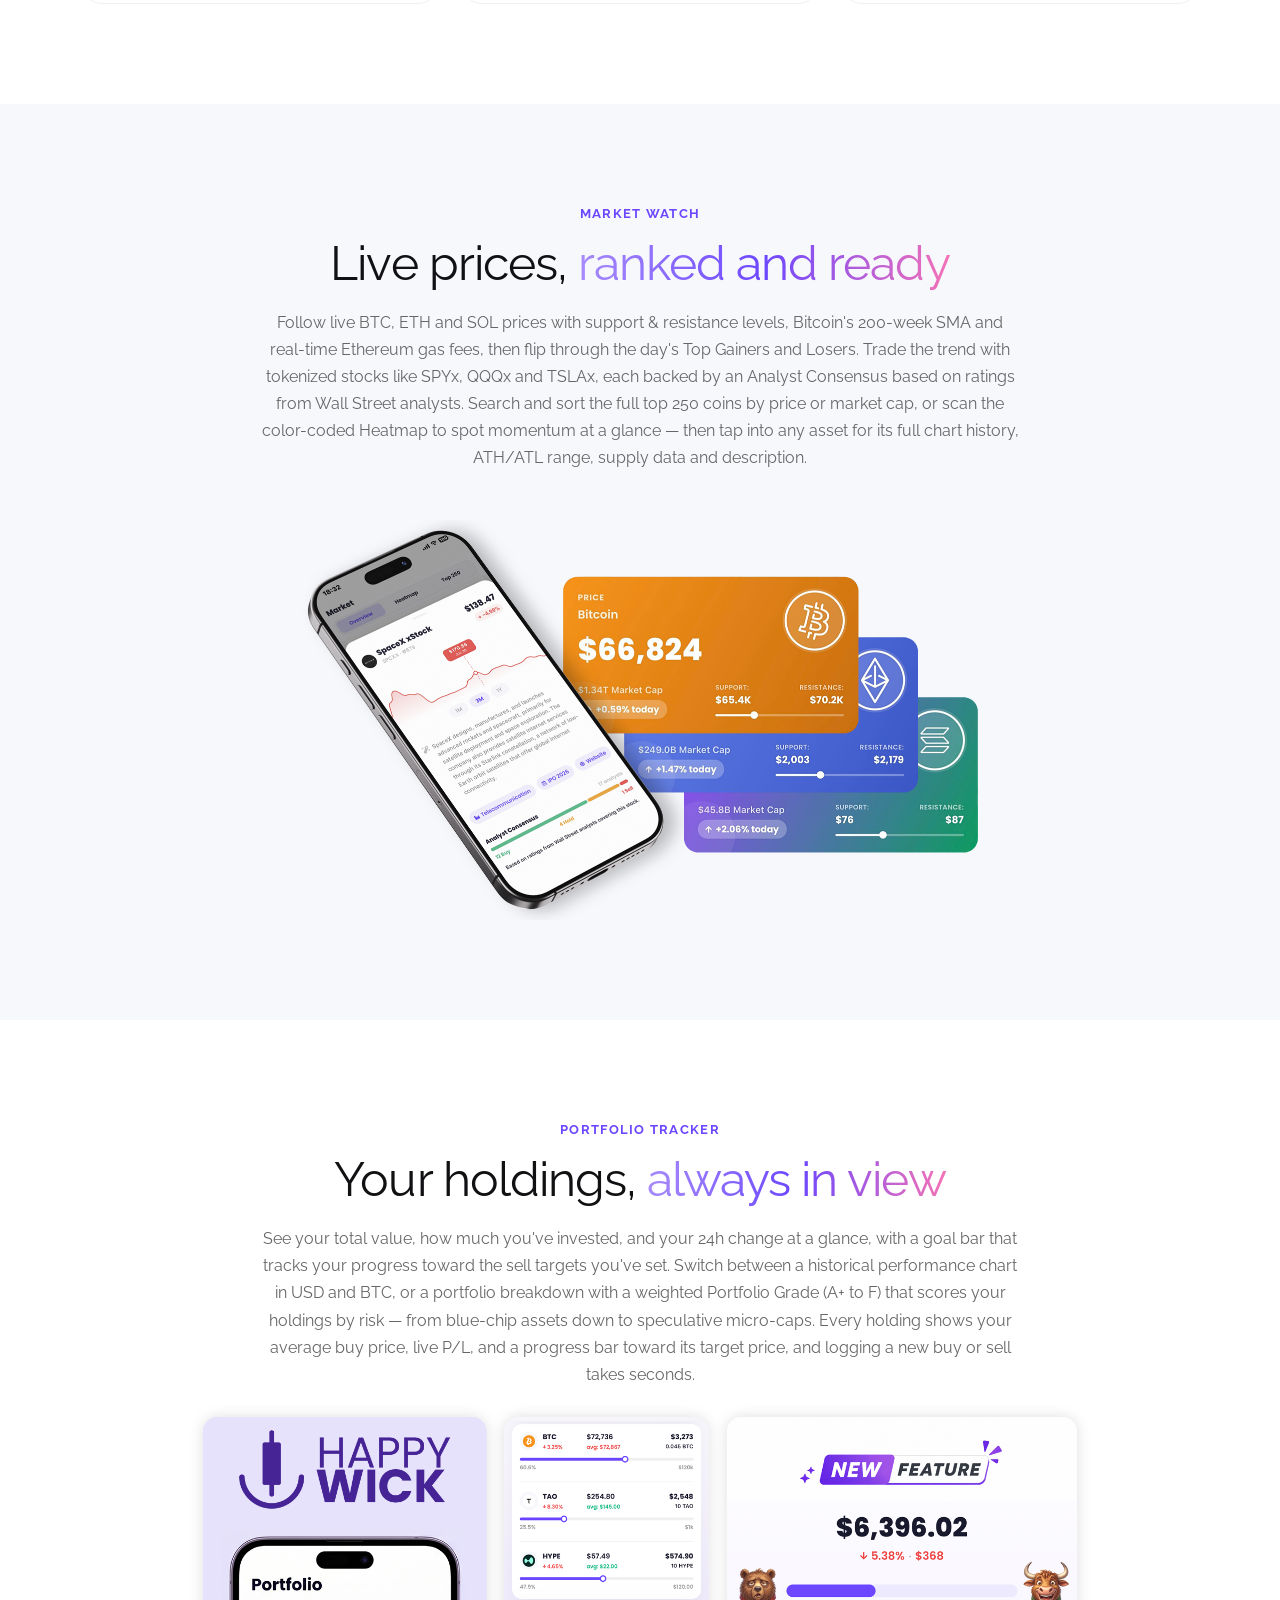
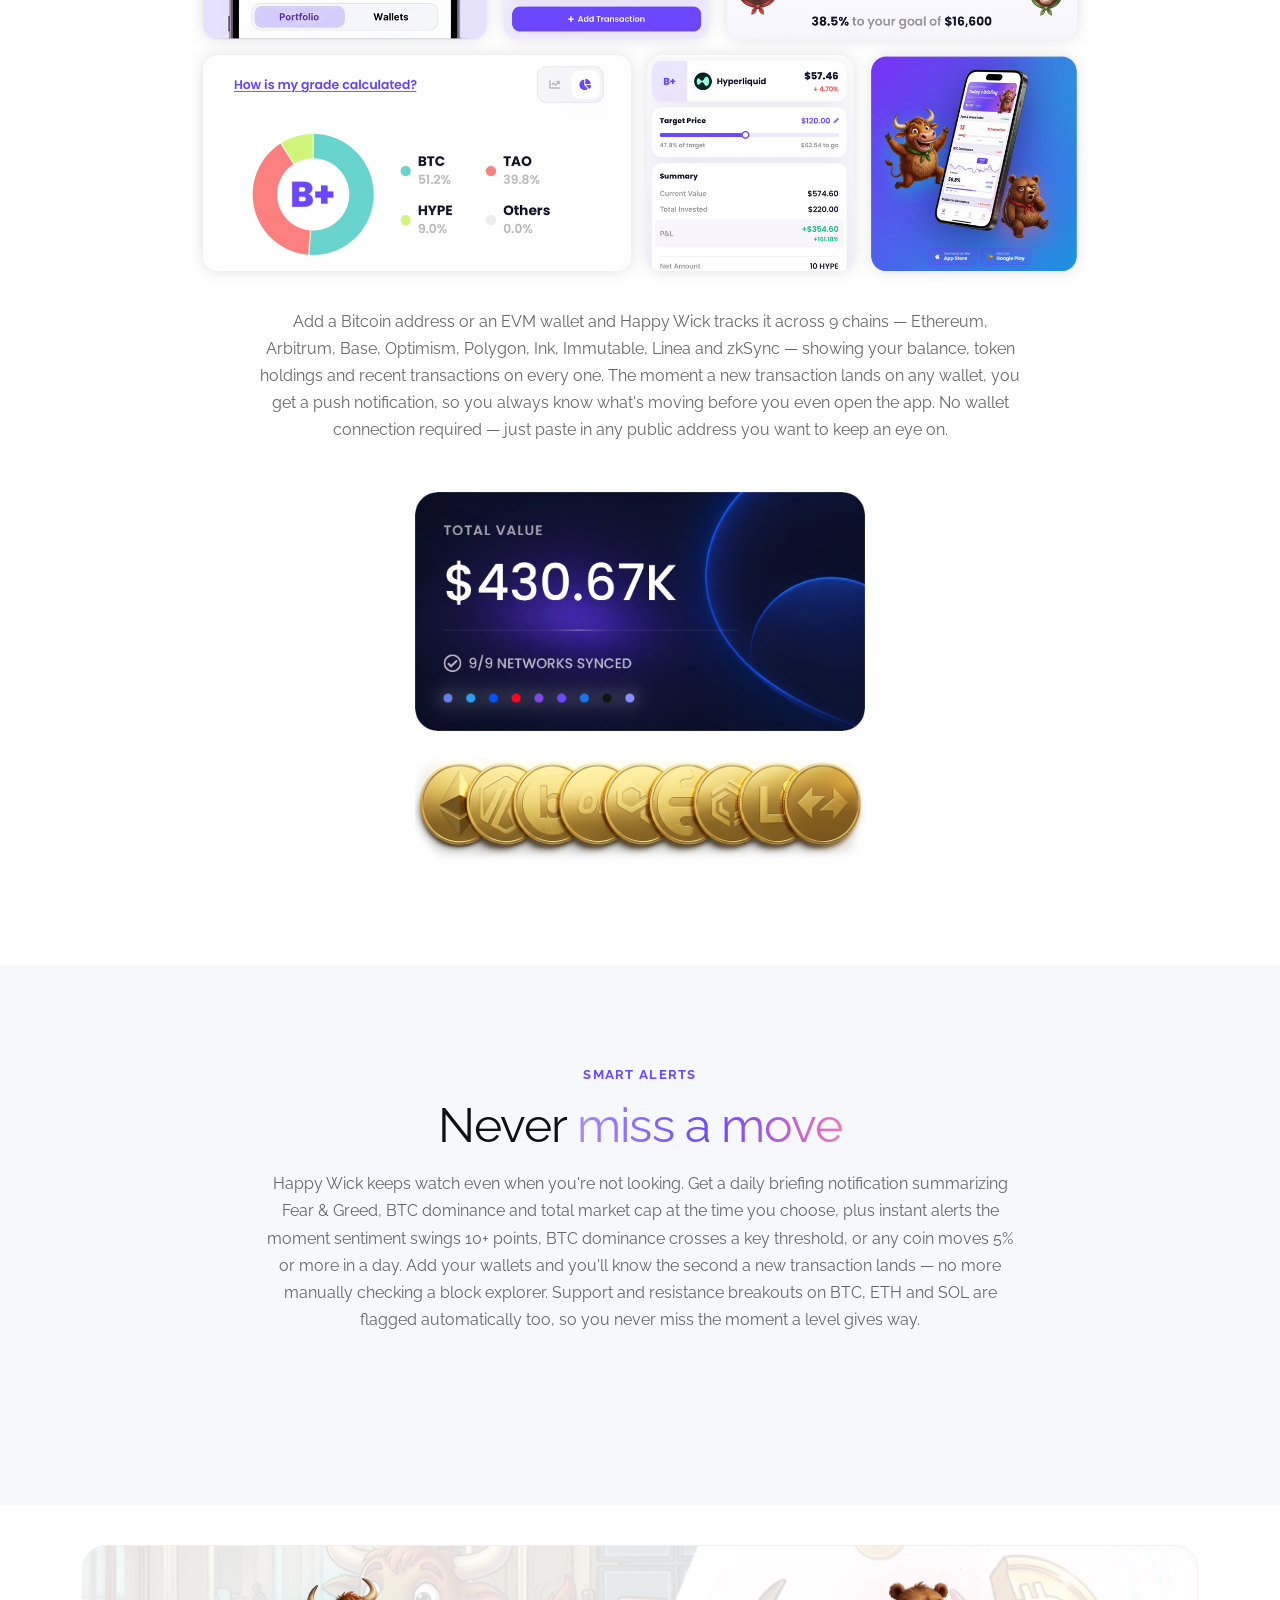
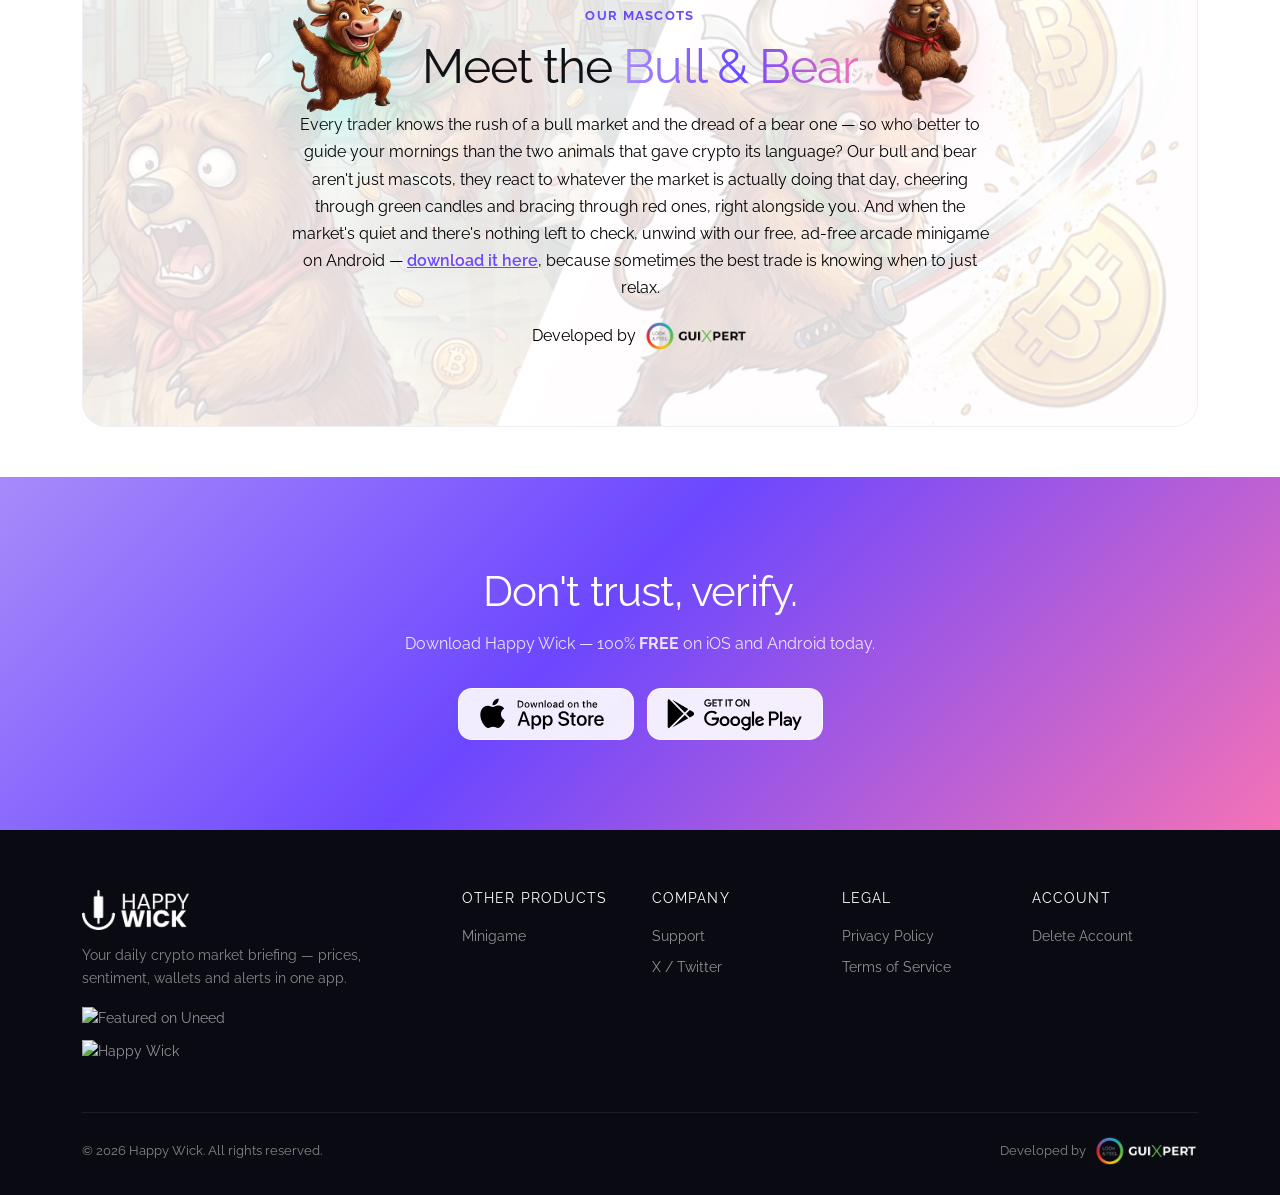
==== commit 3fee3ba1: "Add files via upload" ====
--- a/index.html
+++ b/index.html
@@ -853,6 +853,17 @@
 			<a href="https://www.uneed.best/tool/happy-wick-daily-crypto-brief" target="_blank">
 				<img src="https://www.uneed.best/EMBED1B.png" alt="Featured on Uneed" style="width:150px" />
 			</a>
+
+
+  <a href="https://peerlist.io/medenizza/project/happy-wick" target="_blank" rel="noreferrer">
+            <img
+                src="https://peerlist.io/api/v1/projects/embed/PRJHBAR7LLBQADNN9HOGR98RGBJOR9?showUpvote=true&theme=dark"
+                alt="Happy Wick"
+                style="width: 200px;"
+            />
+          </a>
+
+
 			
           </div>
           <div class="col-6 col-lg-2">
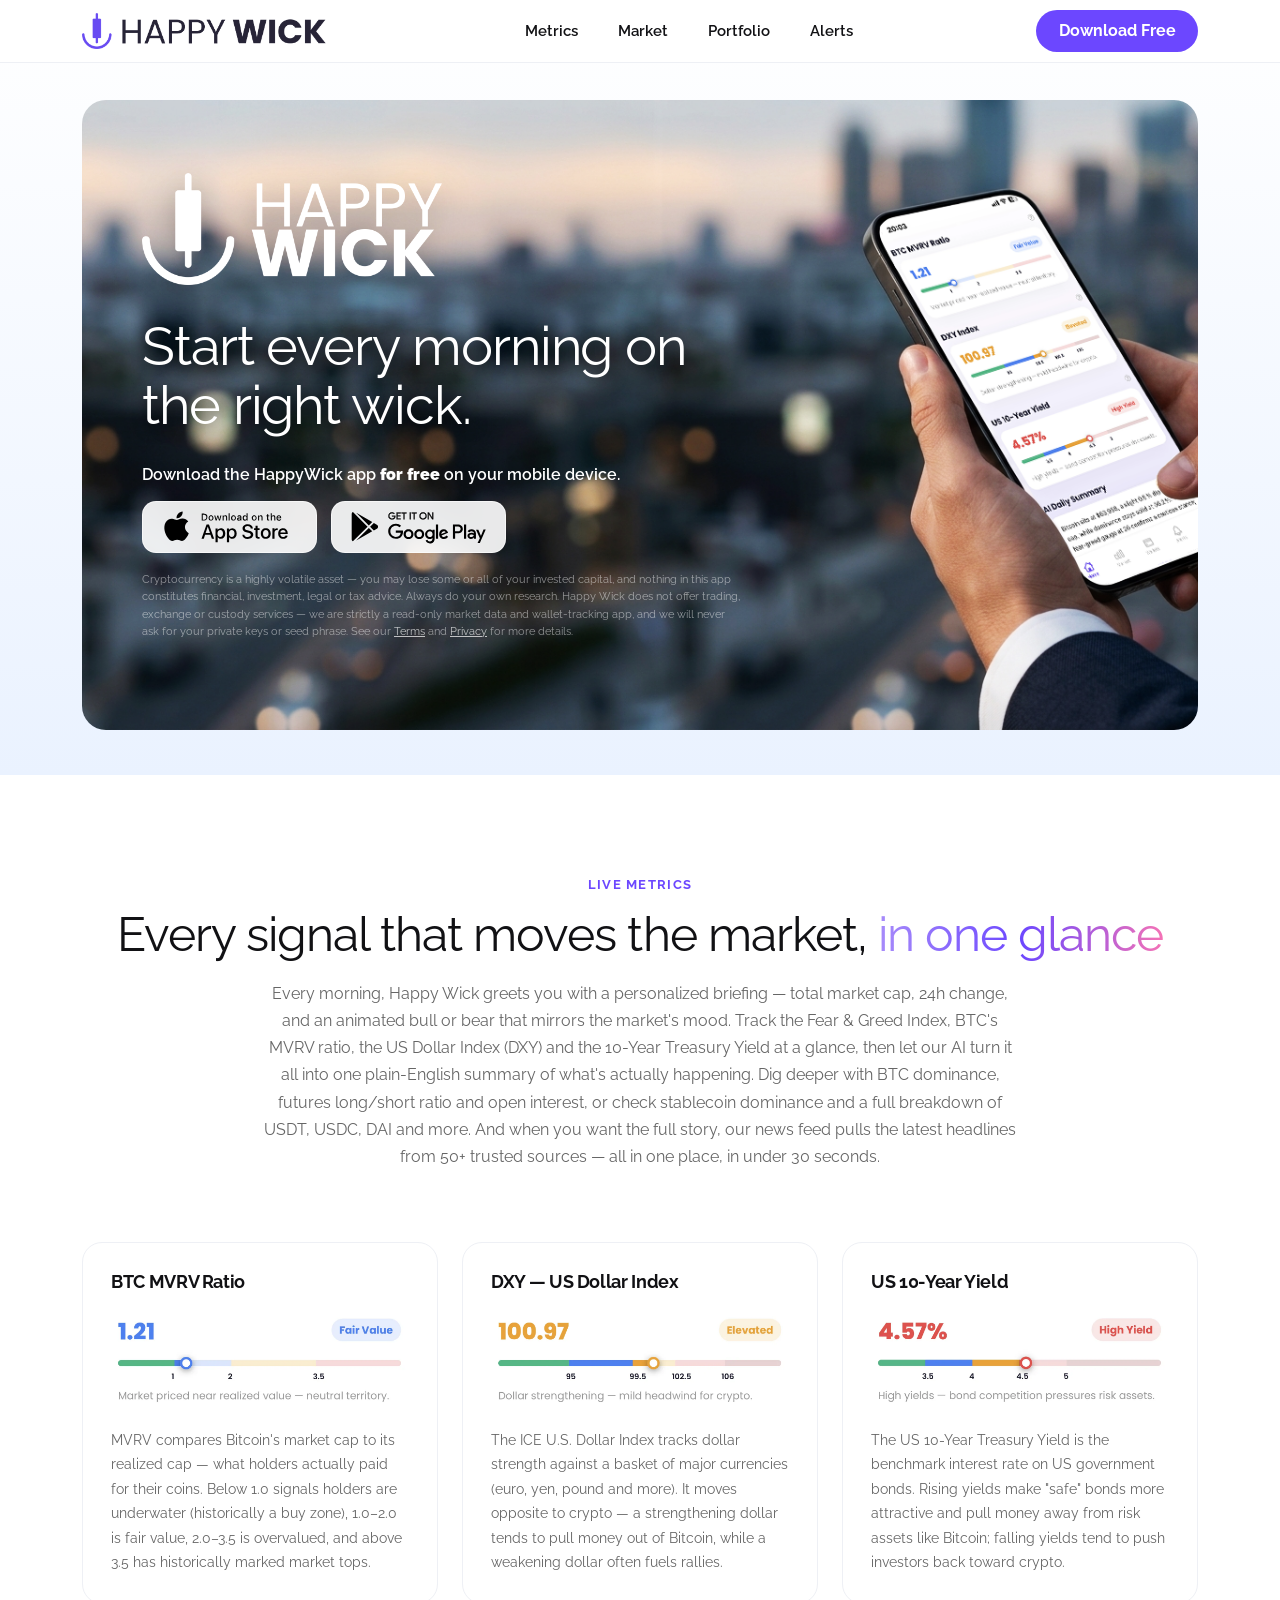
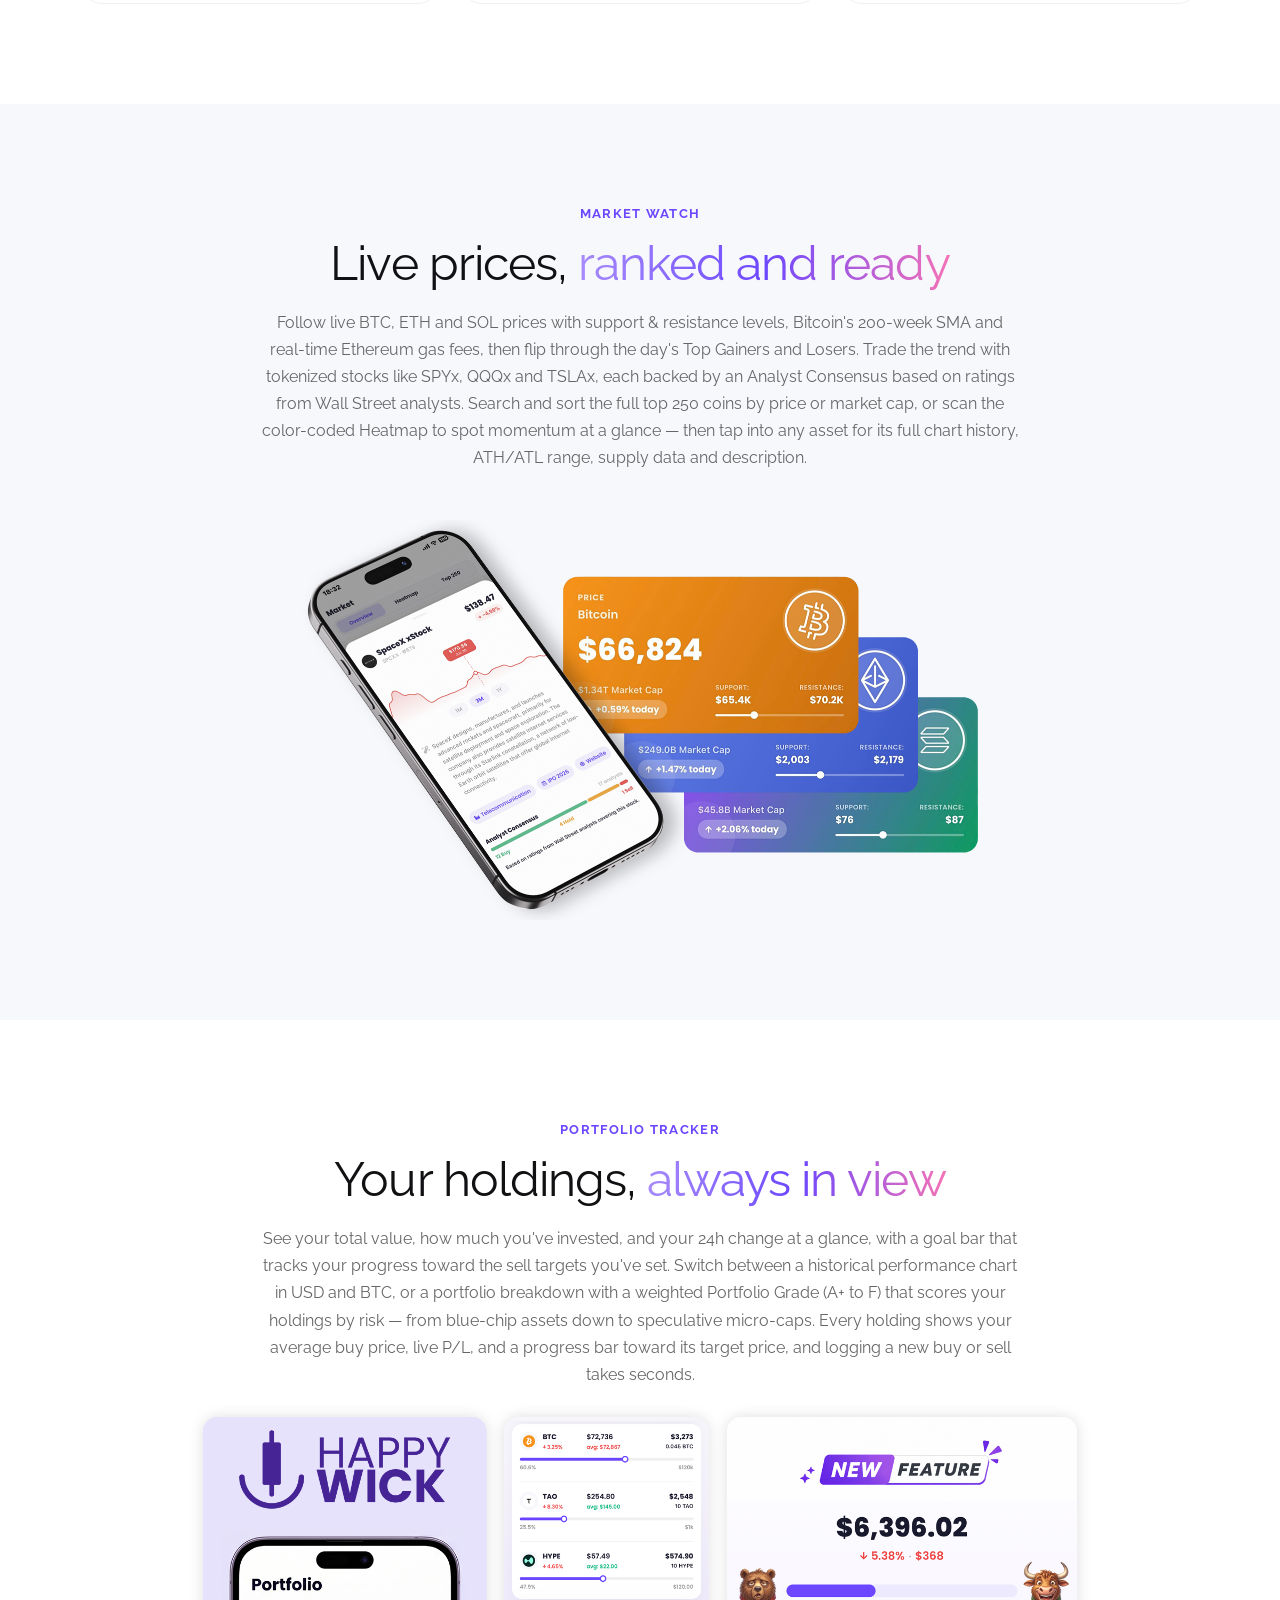
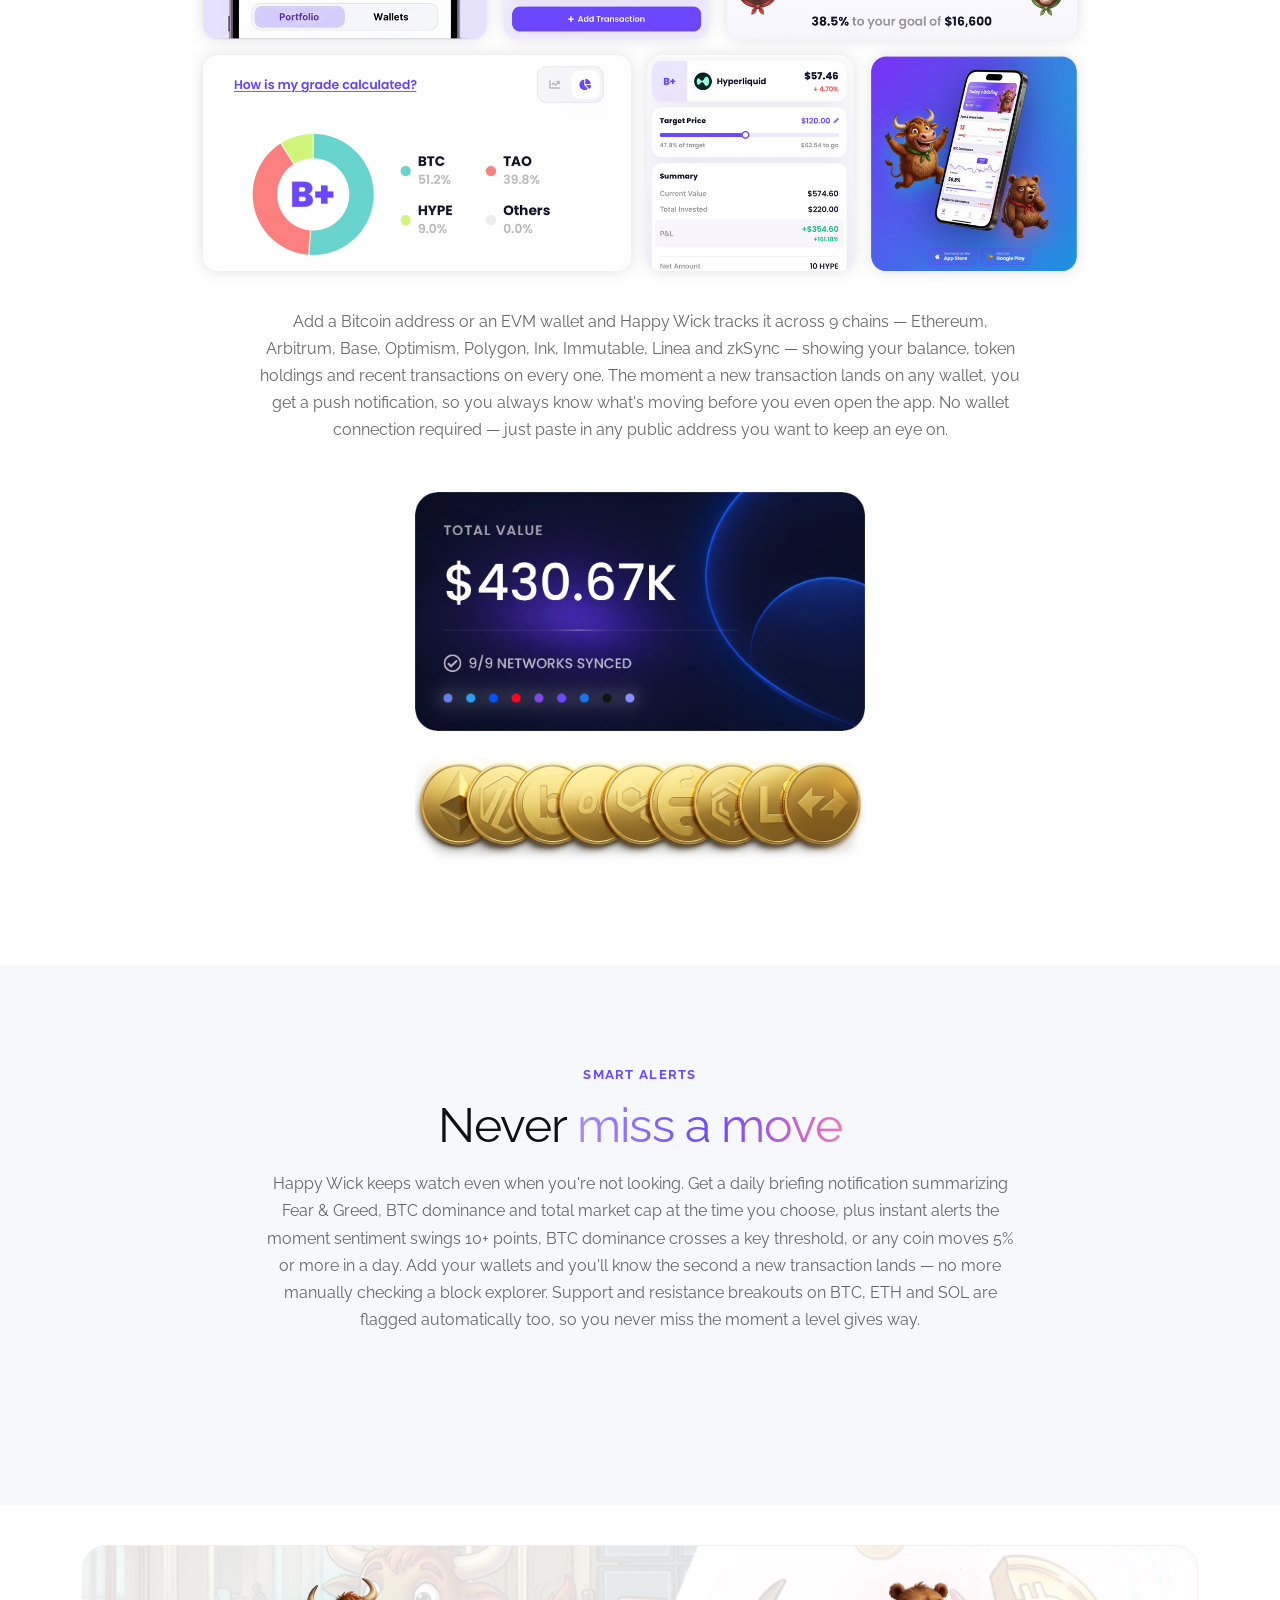
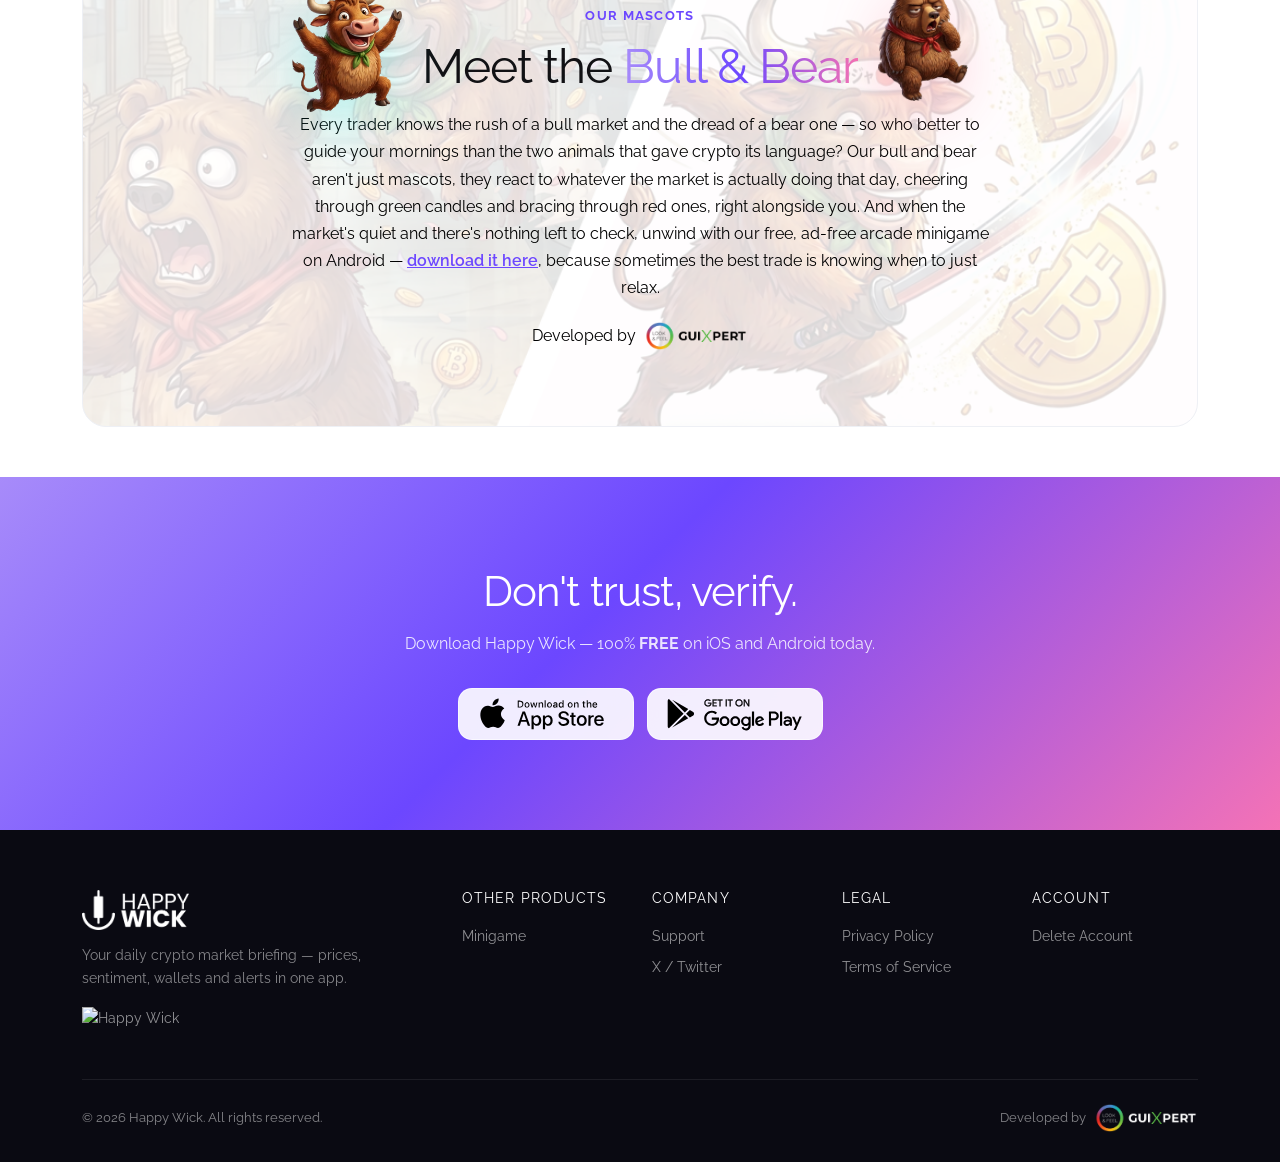
==== commit 58c0dc55: "Add files via upload" ====
--- a/index.html
+++ b/index.html
@@ -850,9 +850,7 @@
             <p style="max-width: 320px; font-size: 0.88rem; line-height: 1.6">
               Your daily crypto market briefing — prices, sentiment, wallets and alerts in one app.
             </p>
-			<a href="https://www.uneed.best/tool/happy-wick-daily-crypto-brief" target="_blank">
-				<img src="https://www.uneed.best/EMBED1B.png" alt="Featured on Uneed" style="width:150px" />
-			</a>
+
 
 
   <a href="https://peerlist.io/medenizza/project/happy-wick" target="_blank" rel="noreferrer">
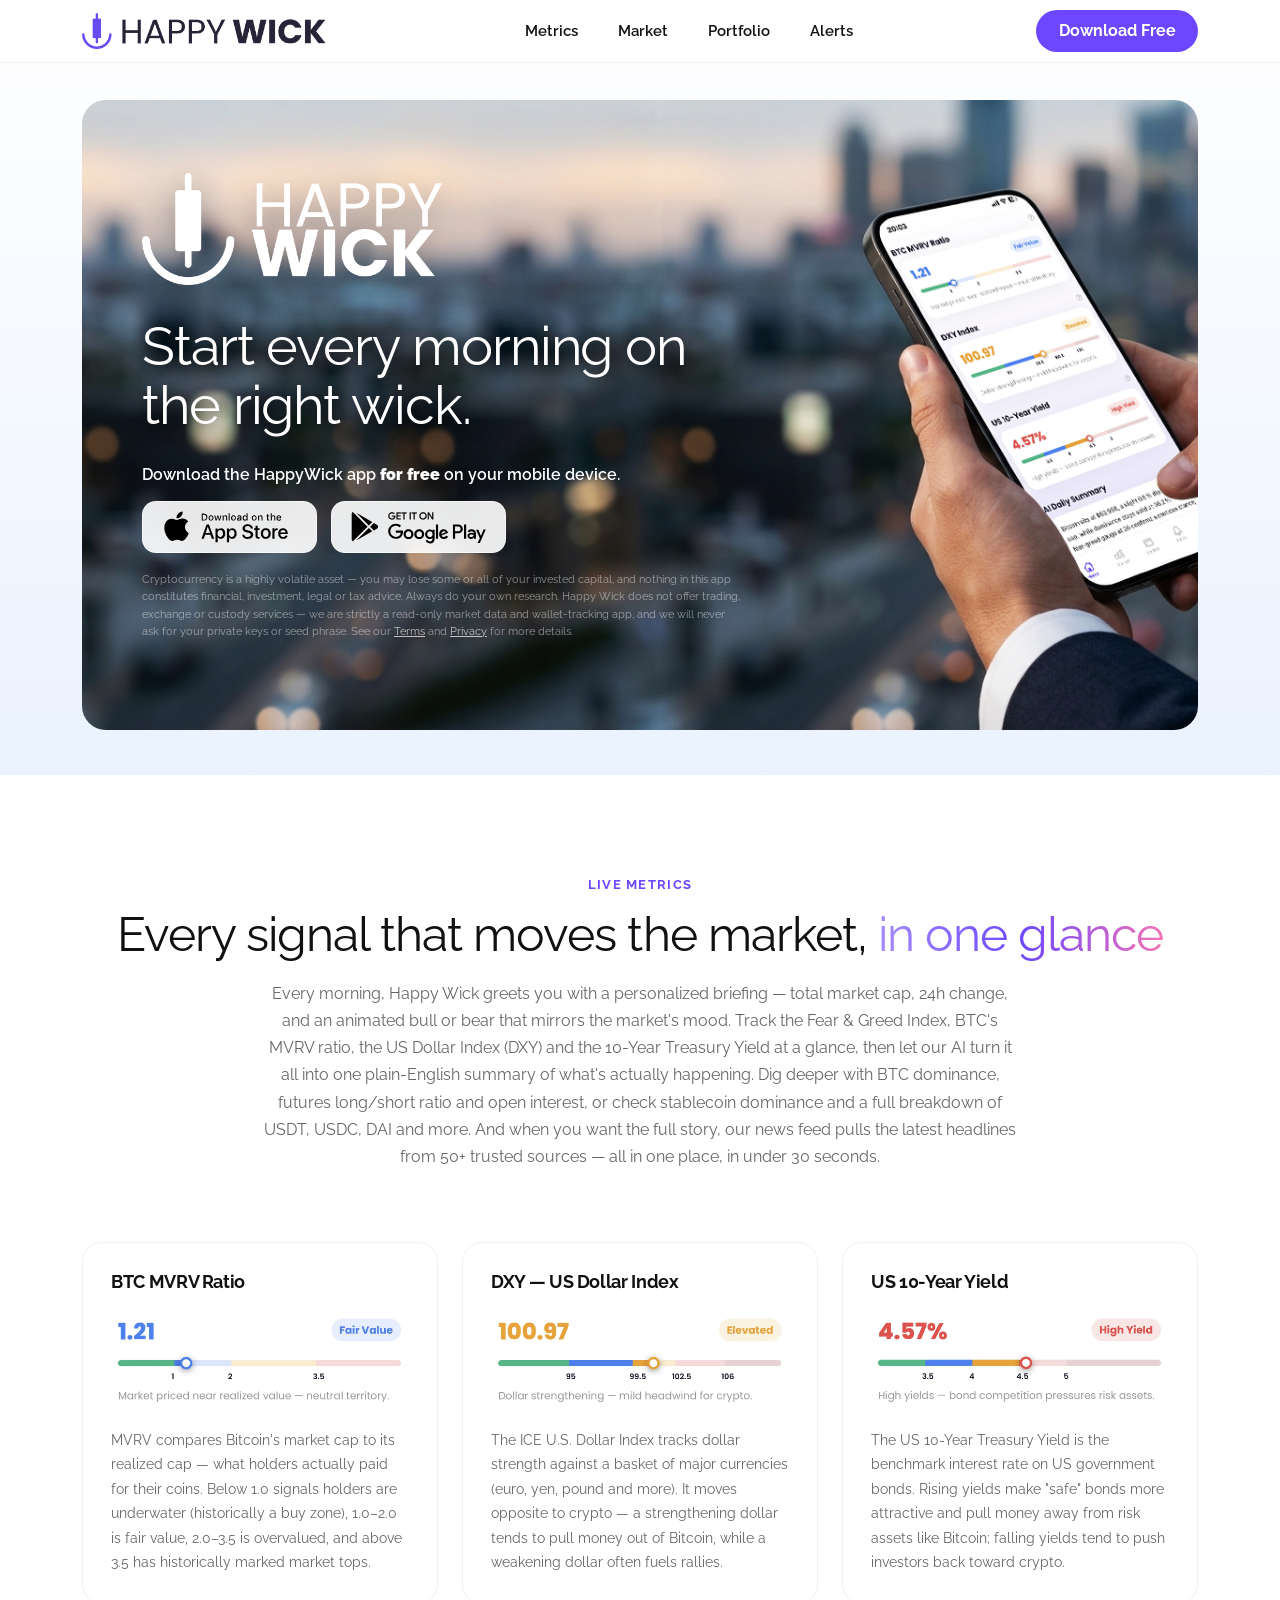
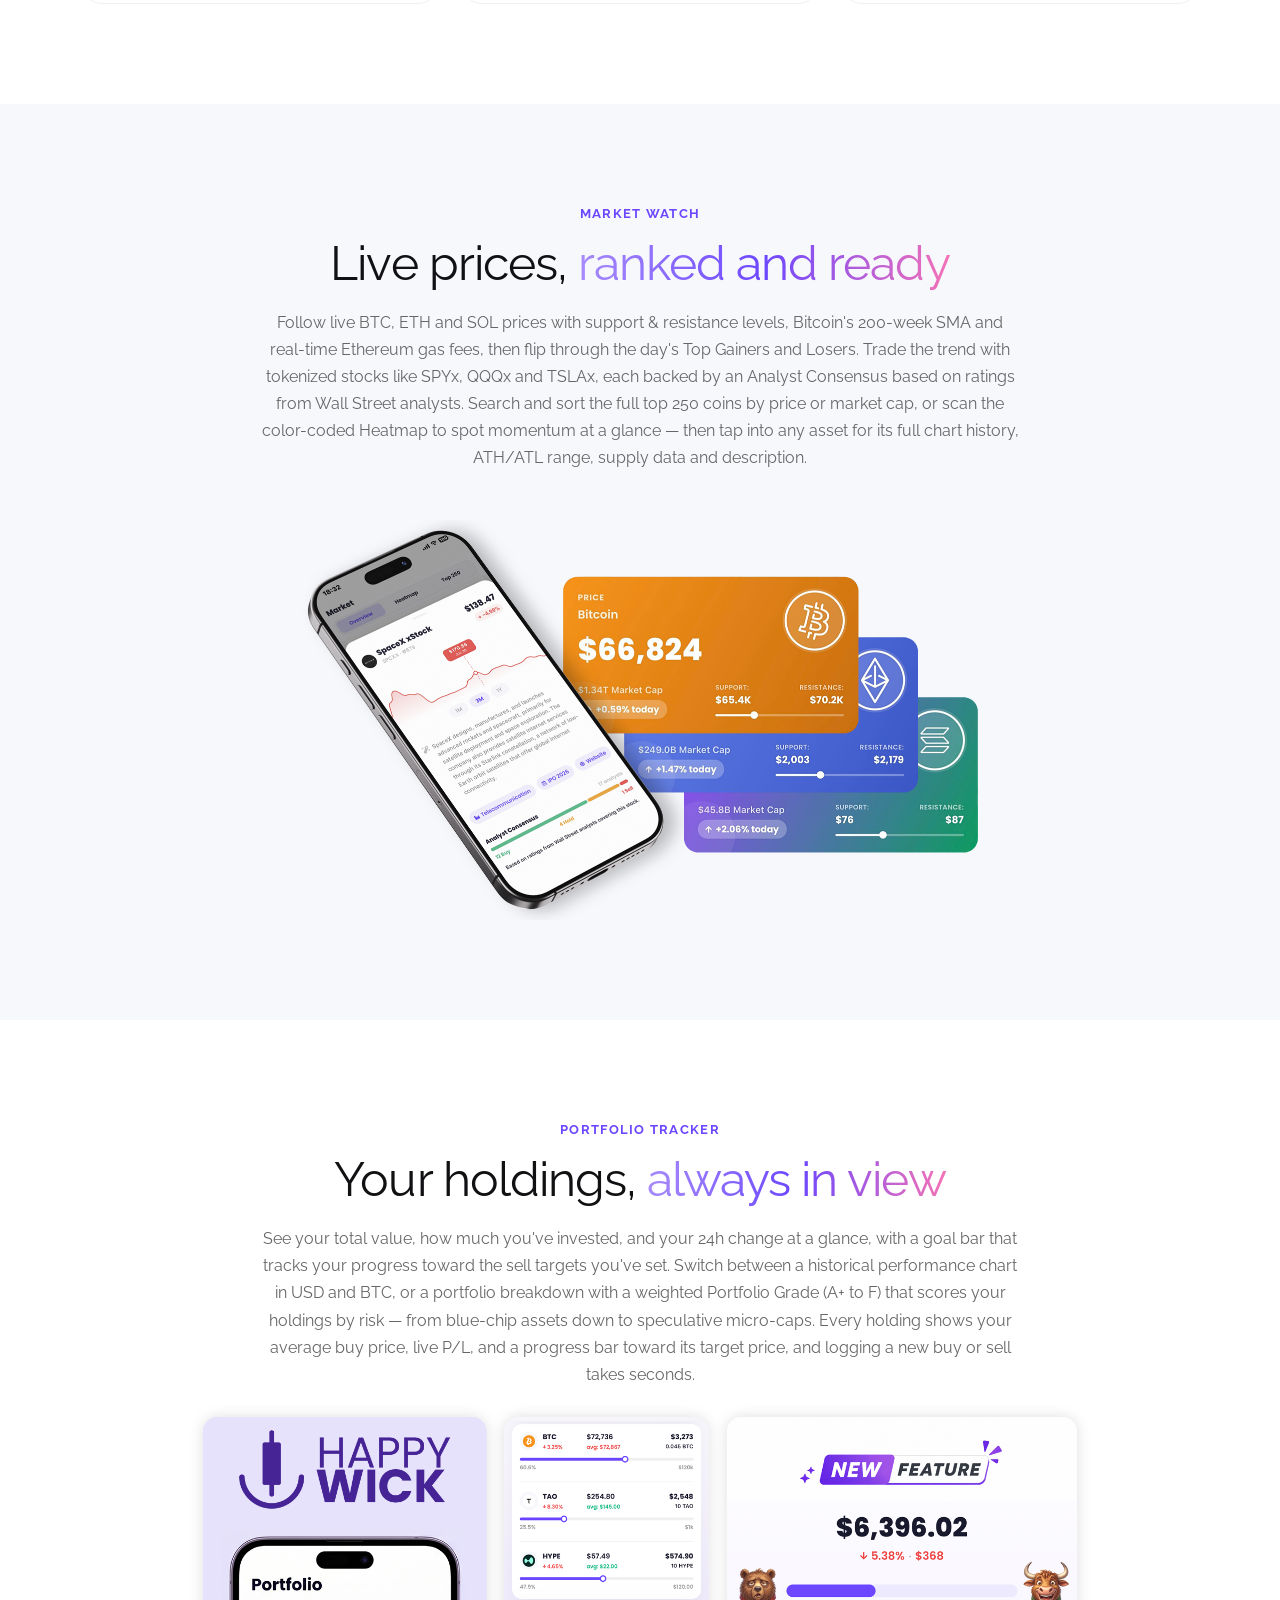
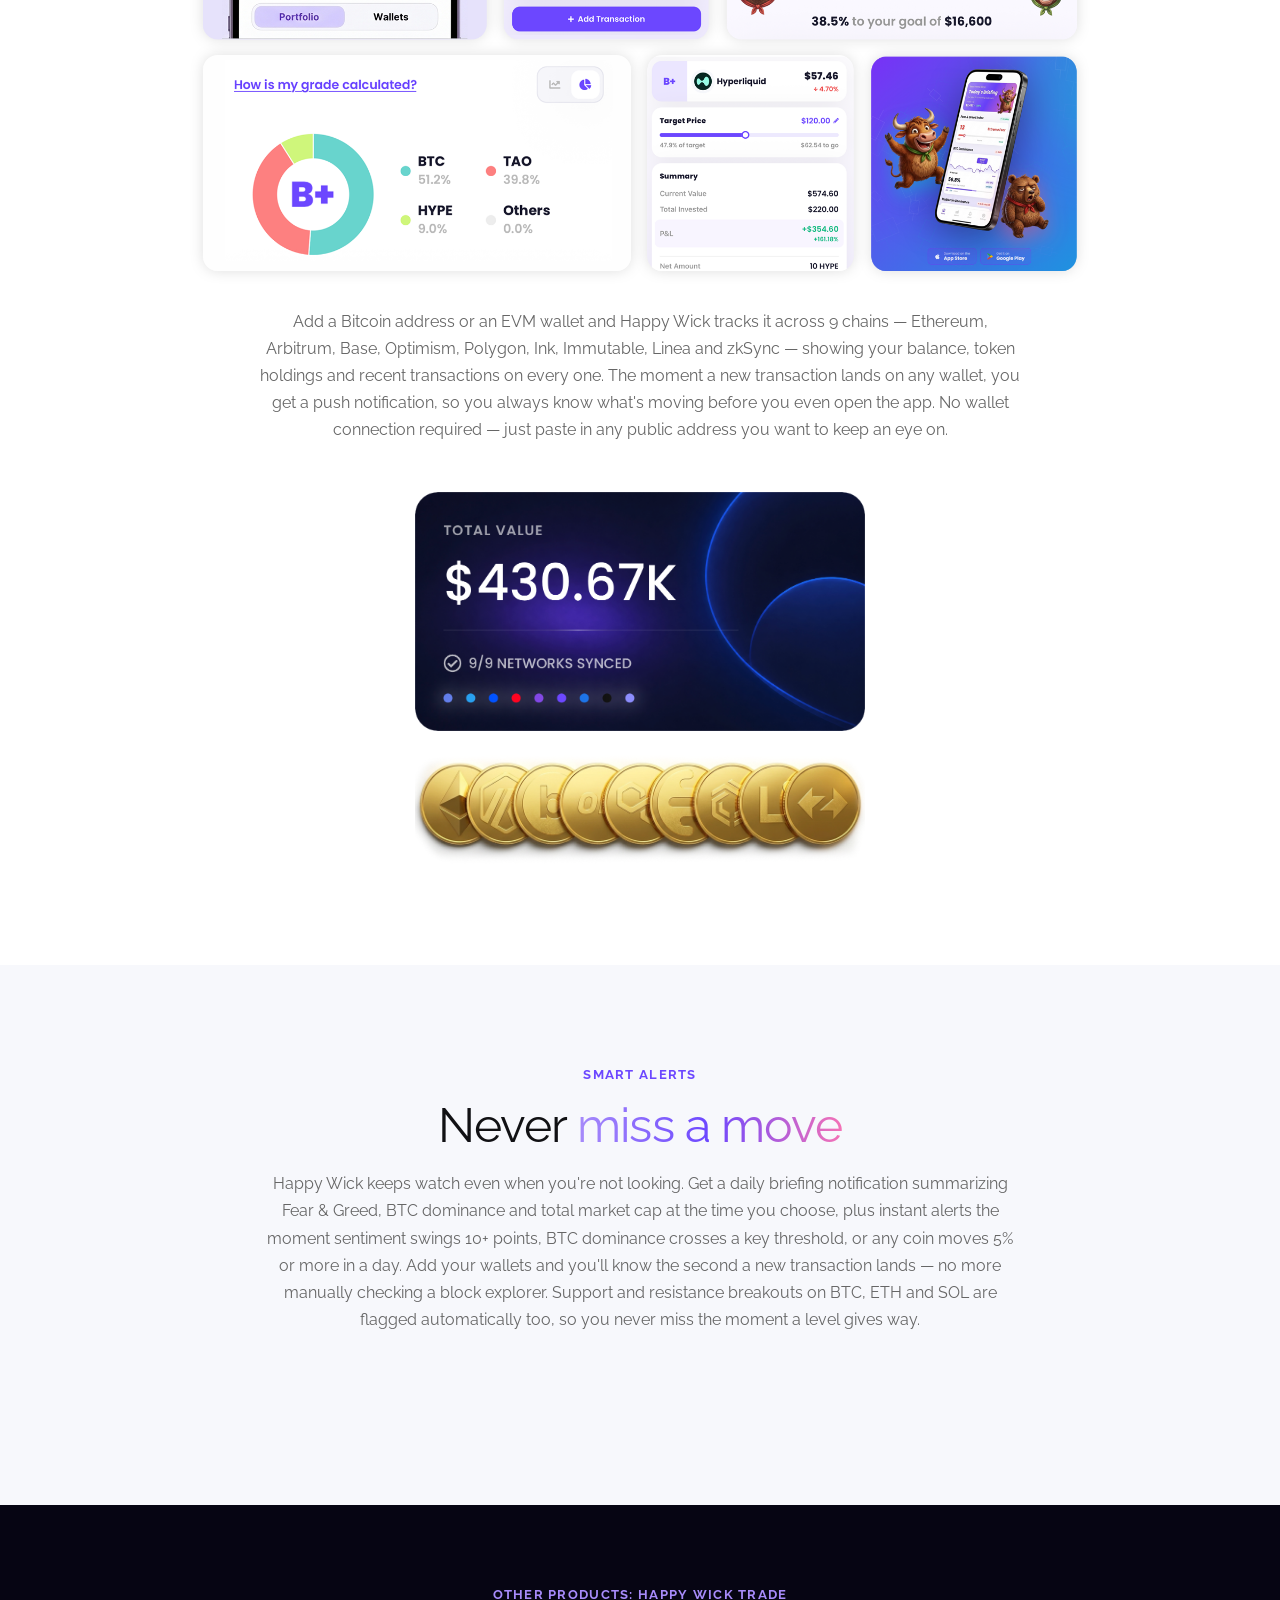
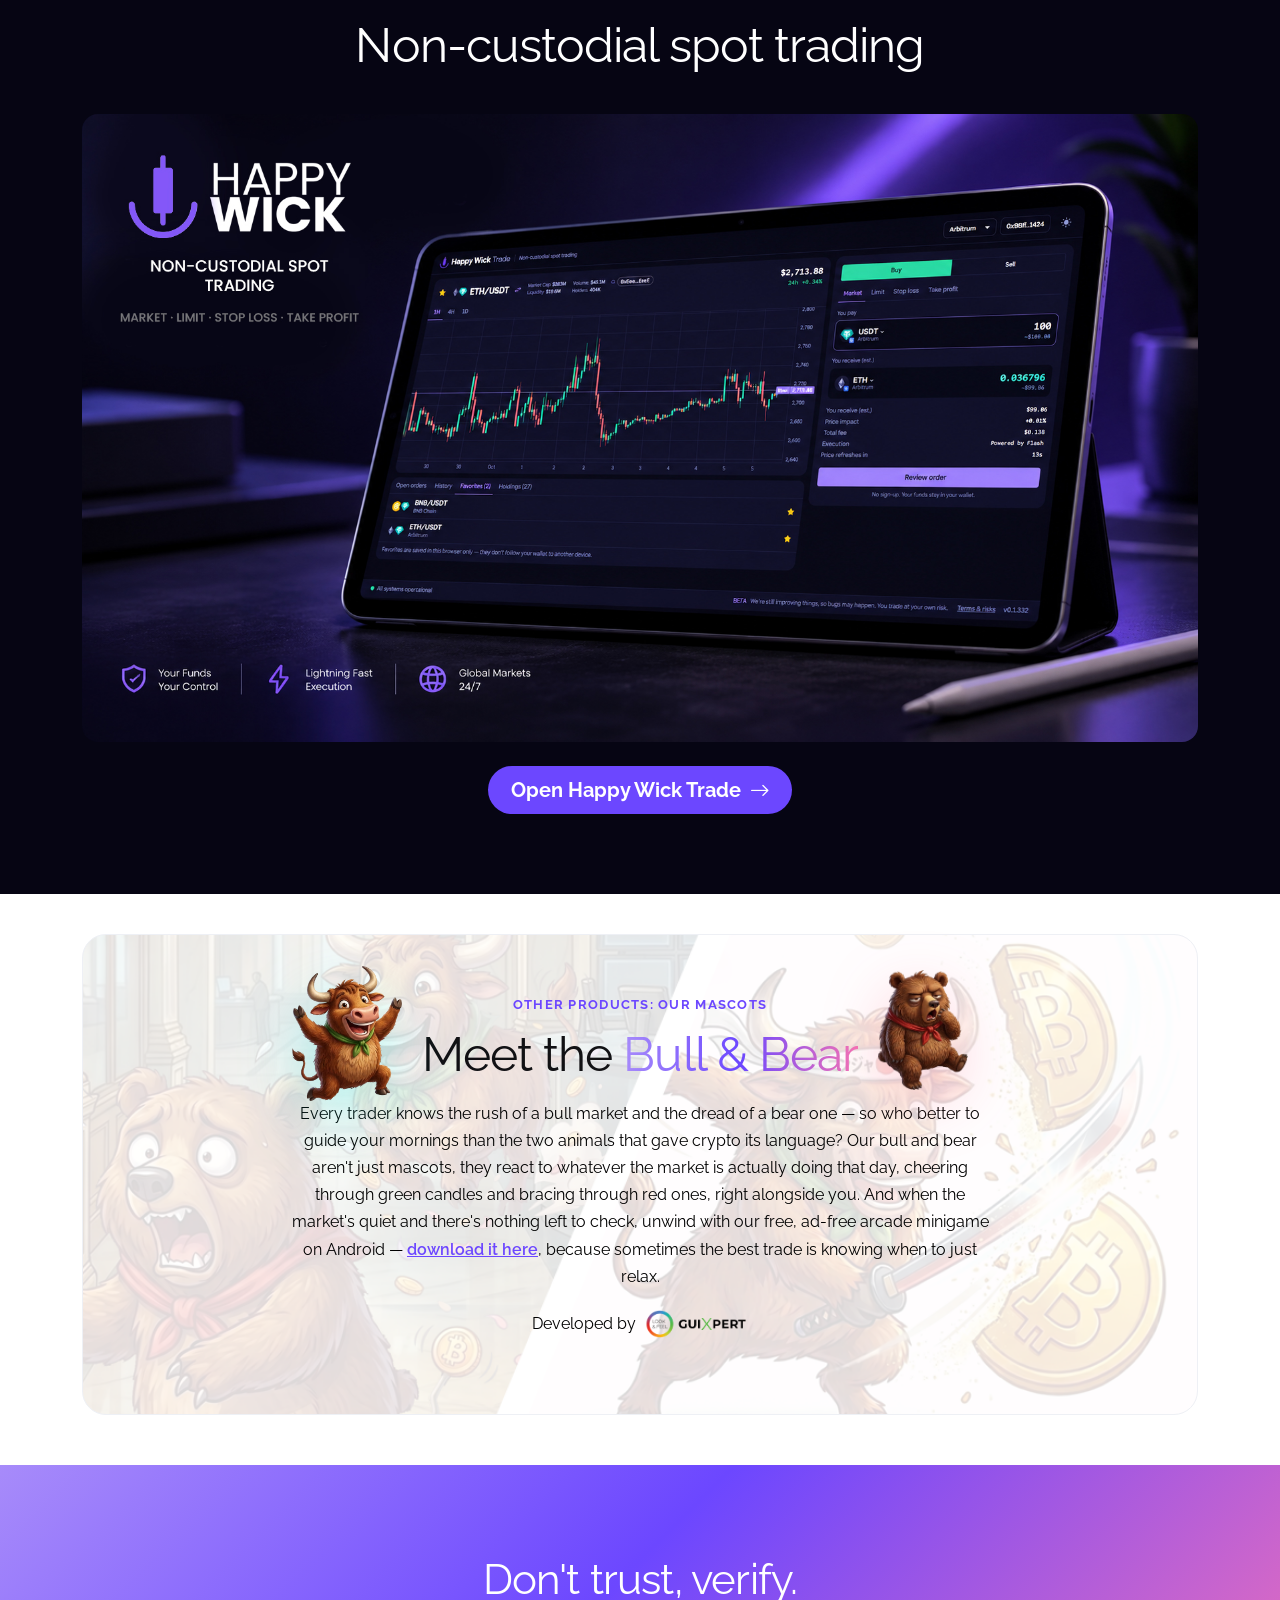
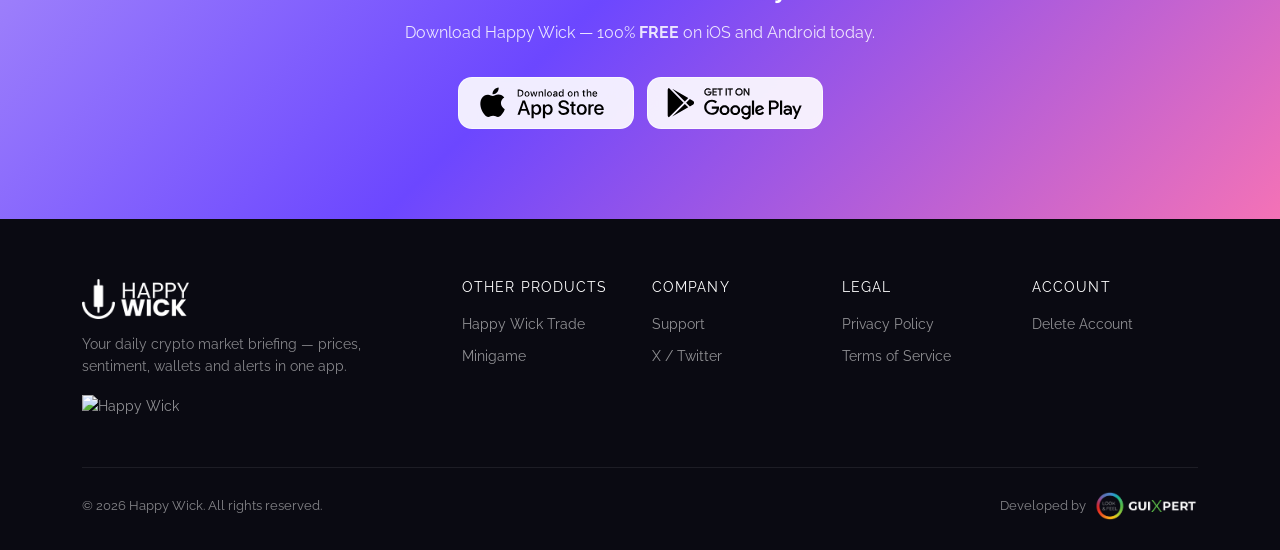
==== commit 266eb530: "Add files via upload" ====
--- a/index.html
+++ b/index.html
@@ -535,11 +535,32 @@
       </div>
     </section>
 
+    <!-- ══ OTHER PRODUCTS ══ -->
+    <section id="products" class="empty-section">
+      <div class="product-box">
+        <div class="container text-center">
+          <div class="section-eyebrow">Other products: Happy Wick Trade</div>
+          <h2 class="section-title">Non-custodial spot trading</h2>
+          <a href="https://trade.happywick.app">
+            <img
+              src="images/hw-trade.jpg"
+              alt="Happy Wick Trade — non-custodial spot trading app"
+              class="product-img"
+              loading="lazy"
+            />
+          </a>
+          <a href="https://trade.happywick.app" class="btn btn-brand btn-lg mt-4">
+            Open Happy Wick Trade <i class="bi bi-arrow-right ms-1"></i>
+          </a>
+        </div>
+      </div>
+    </section>
+
     <!-- ══ MASCOTS / MINIGAME ══ -->
     <section id="mascots">
       <div class="container">
         <div class="mascot-banner text-center">
-          <div class="section-eyebrow">Our Mascots</div>
+          <div class="section-eyebrow">Other products: Our Mascots</div>
           <div class="hero-heading-wrap d-inline-block">
             <img
               src="images/bull-icon.png"
@@ -851,21 +872,21 @@
               Your daily crypto market briefing — prices, sentiment, wallets and alerts in one app.
             </p>
 
-
-
-  <a href="https://peerlist.io/medenizza/project/happy-wick" target="_blank" rel="noreferrer">
-            <img
+            <a
+              href="https://peerlist.io/medenizza/project/happy-wick"
+              target="_blank"
+              rel="noreferrer"
+            >
+              <img
                 src="https://peerlist.io/api/v1/projects/embed/PRJHBAR7LLBQADNN9HOGR98RGBJOR9?showUpvote=true&theme=dark"
                 alt="Happy Wick"
-                style="width: 200px;"
-            />
-          </a>
-
-
-			
+                style="width: 200px"
+              />
+            </a>
           </div>
           <div class="col-6 col-lg-2">
             <h6>Other Products</h6>
+            <a href="https://trade.happywick.app">Happy Wick Trade</a>
             <a
               href="https://play.google.com/store/apps/details?id=com.happywick.minigames"
               target="_blank"
--- a/master-style.css
+++ b/master-style.css
@@ -342,6 +342,39 @@
   }
 }
 
+/* ── Other products ── */
+#products {
+  min-height: 0;
+  padding: 0;
+}
+.product-box {
+  background: #060513;
+  padding: 80px 0;
+  color: #fff;
+}
+.product-box .section-eyebrow {
+  color: #a78bfa;
+}
+.product-box .section-title {
+  color: #fff;
+  margin-bottom: 0;
+}
+.product-img {
+  display: block;
+  max-width: 100%;
+  height: auto;
+  margin: 40px auto 0;
+  border-radius: 16px;
+}
+@media (max-width: 767px) {
+  .product-box {
+    padding: 50px 0;
+  }
+  .product-box .section-title {
+    font-size: 2rem;
+  }
+}
+
 /* ── CTA (index-2) ── */
 #cta {
   padding: 90px 0;
